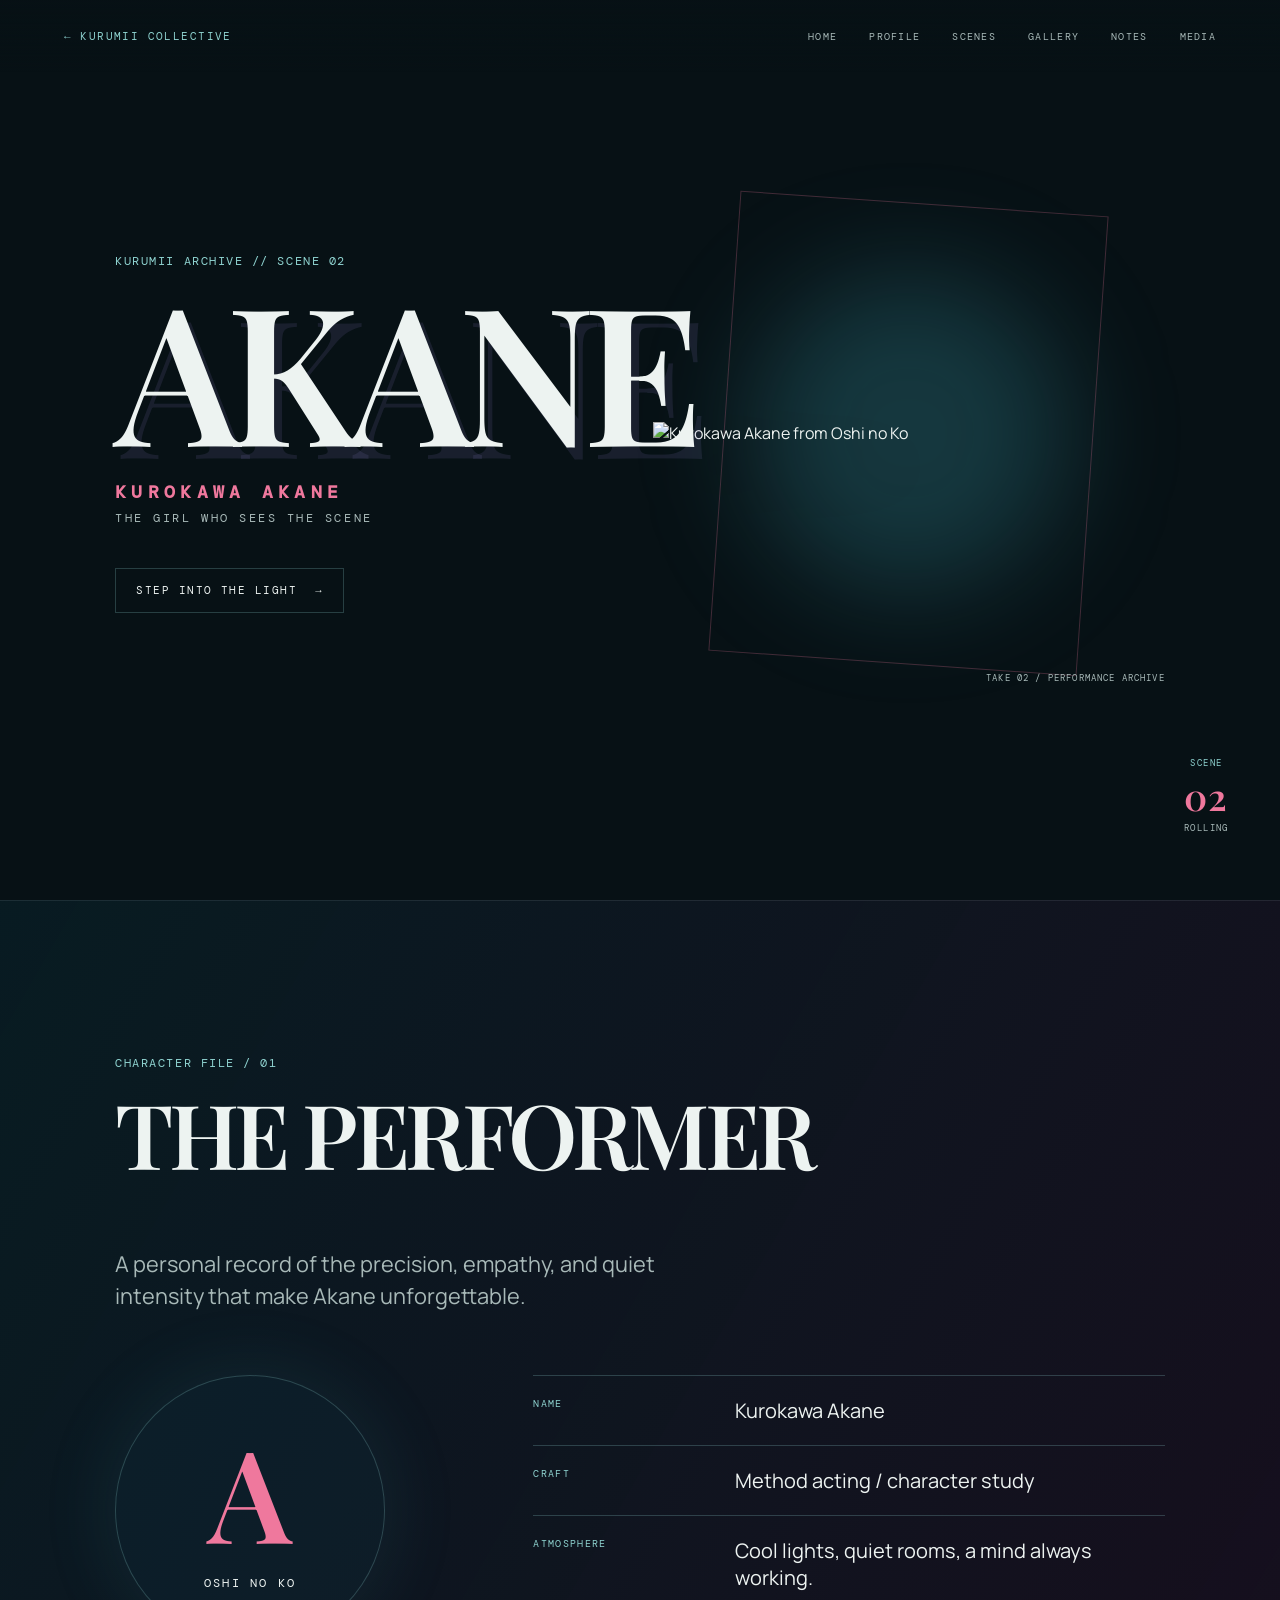
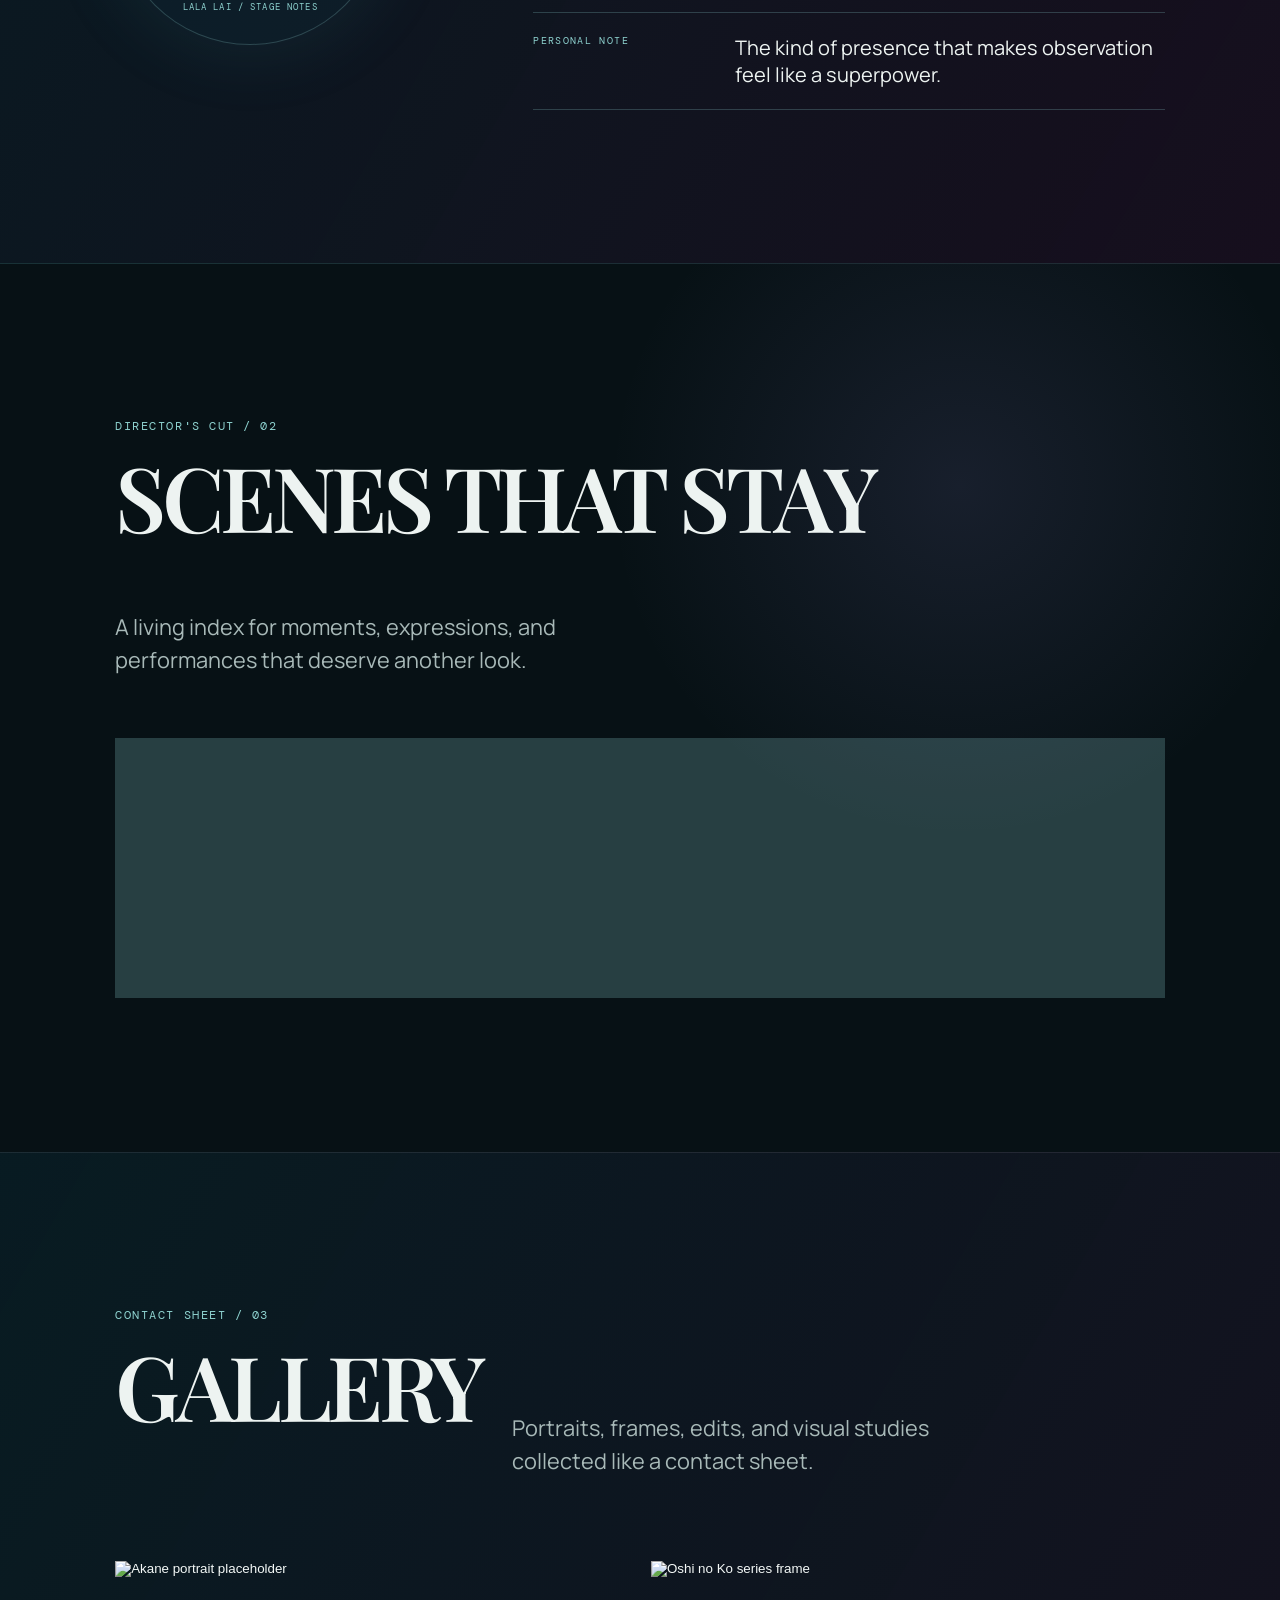
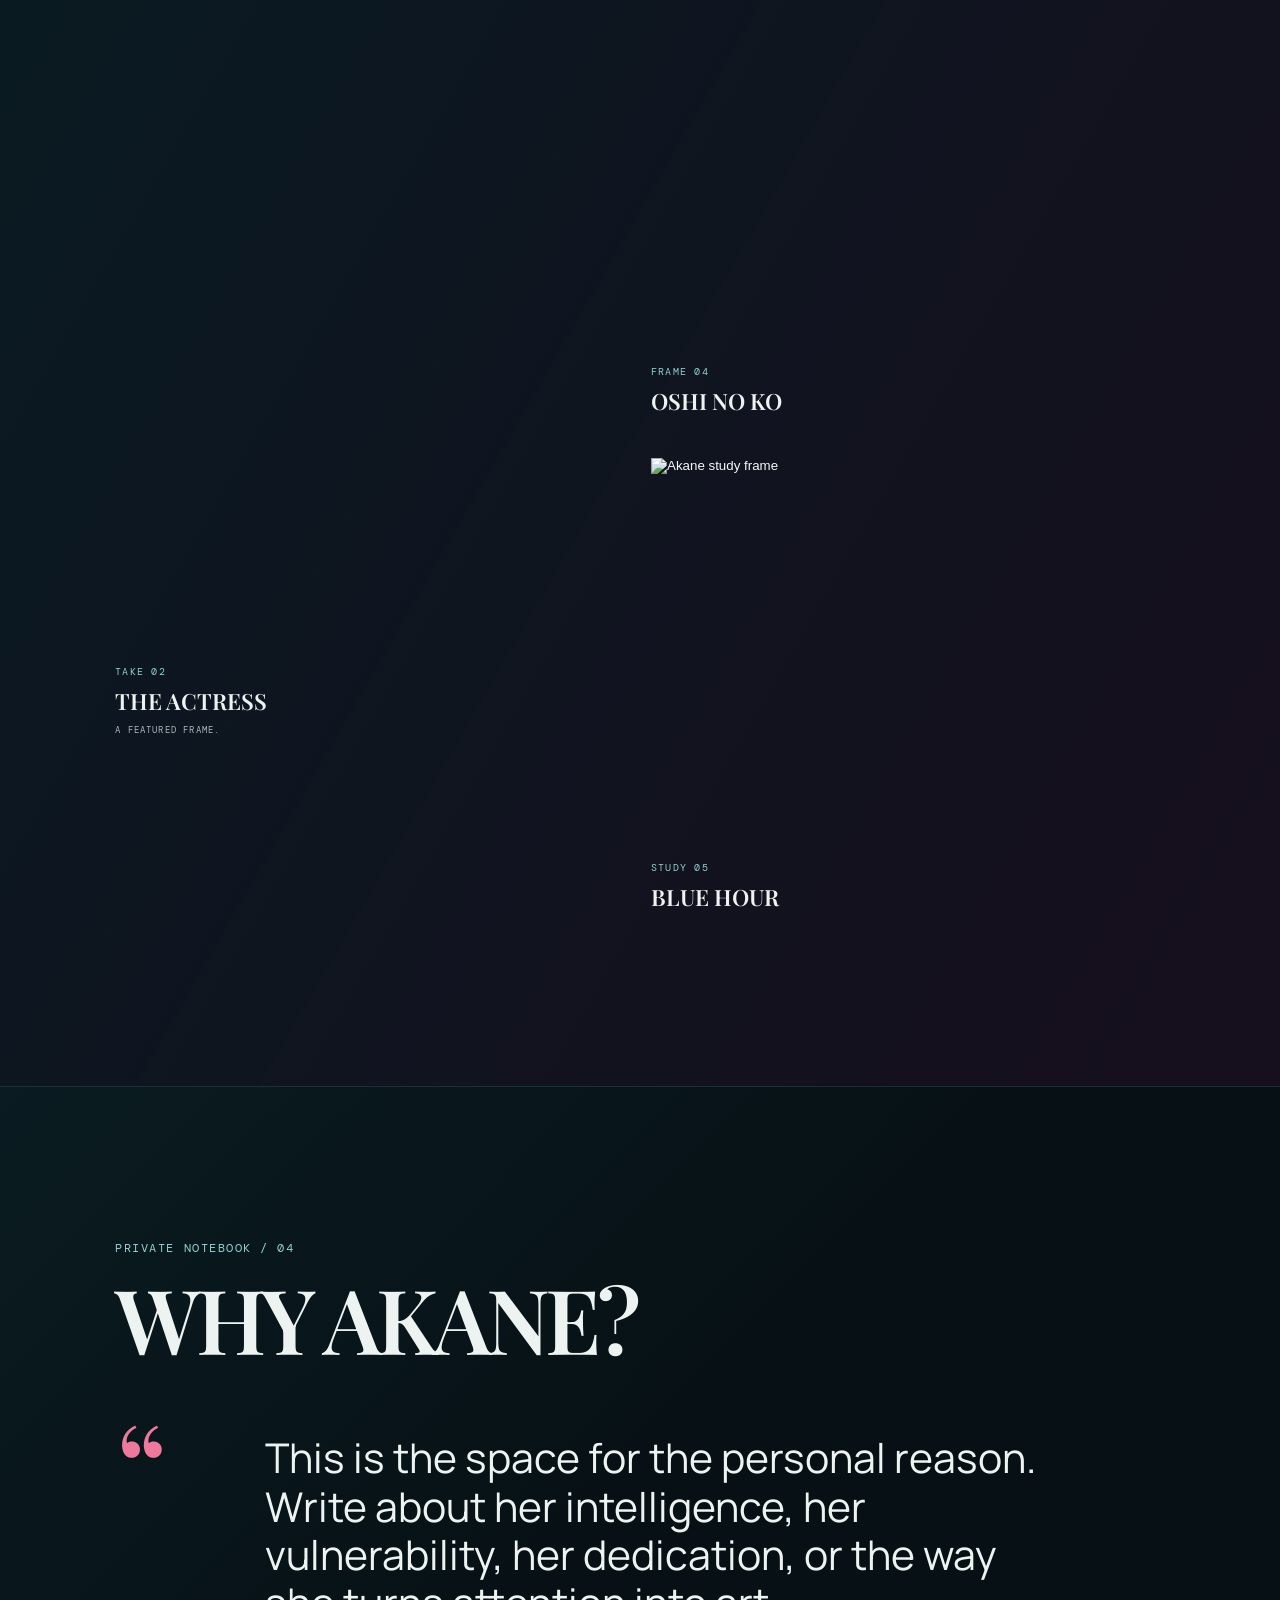
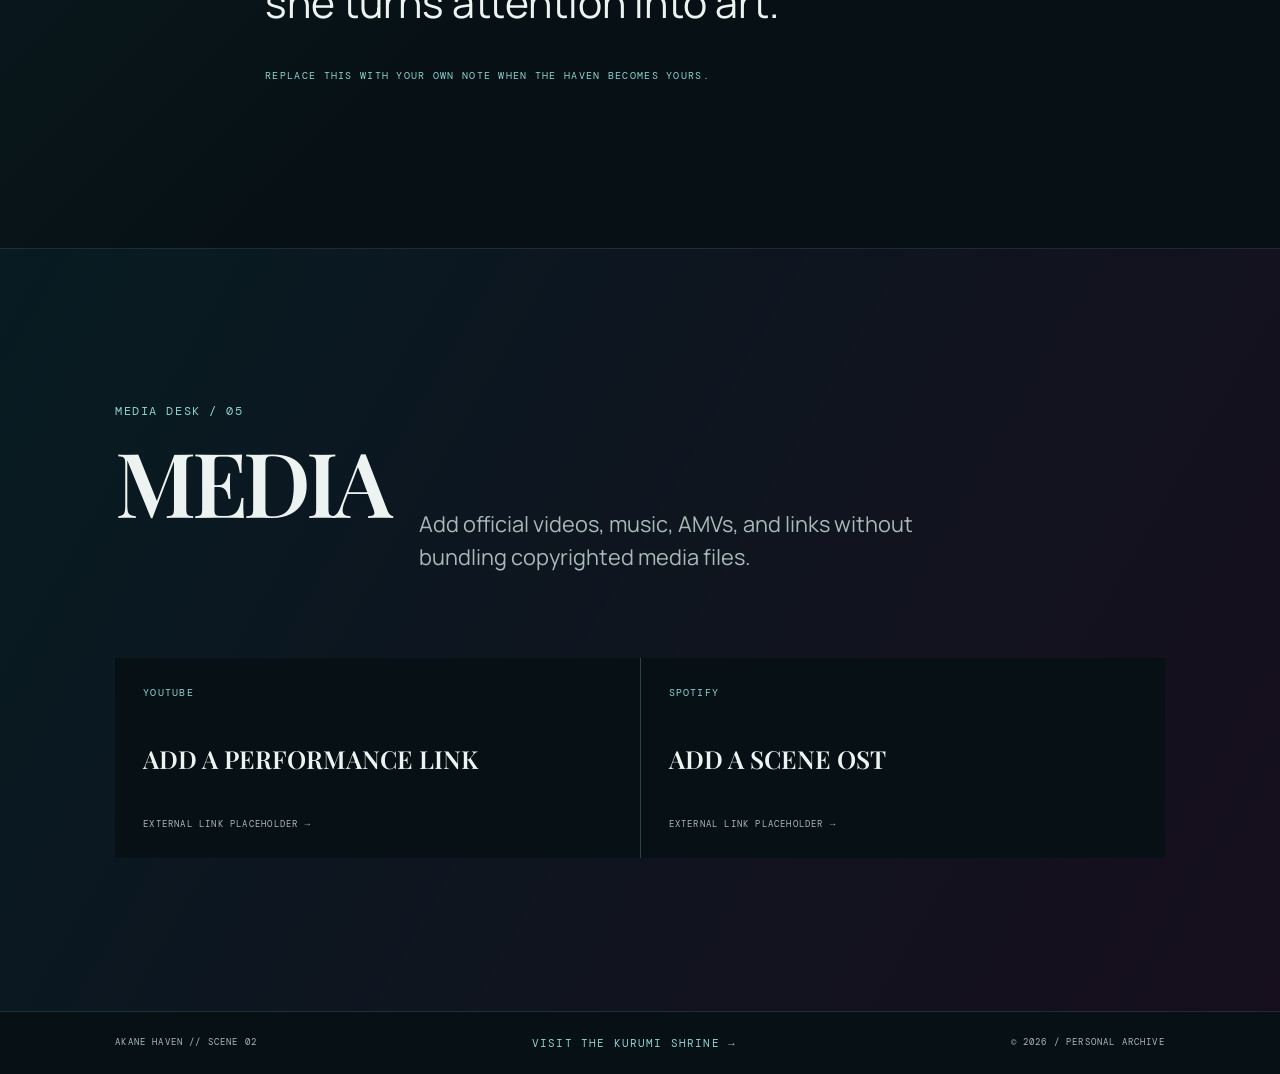
==== index.html @ 26619818 "Add files via upload" ====
<!DOCTYPE html>
<html lang="en">
<head>
    <meta charset="UTF-8">
    <meta name="viewport" content="width=device-width, initial-scale=1, viewport-fit=cover">
    <meta name="theme-color" content="#071115">
    <meta name="description" content="Akane Haven, a personal cinematic archive for Kurokawa Akane.">
    <title>Akane Haven | Scene Archive</title>
    <link rel="stylesheet" href="style.css">
</head>
<body>
    <div class="stage-light" aria-hidden="true"></div>
    <div class="film-grain" aria-hidden="true"></div>

    <header class="site-header">
        <a class="return-link" href="../KURUMII/index.html">&larr; KURUMII COLLECTIVE</a>
        <button class="nav-toggle" type="button" aria-expanded="false" aria-controls="haven-nav"><span></span><span></span><span></span><span class="sr-only">Open Akane Haven navigation</span></button>
        <nav id="haven-nav" class="haven-nav" aria-label="Akane Haven navigation">
            <a href="#home">HOME</a><a href="#profile">PROFILE</a><a href="#scenes">SCENES</a><a href="#gallery">GALLERY</a><a href="#notes">NOTES</a><a href="#media">MEDIA</a>
        </nav>
    </header>

    <main>
        <!-- AKANE HAVEN - HERO -->
        <section id="home" class="hero haven-section">
            <div class="hero-copy">
                <p class="eyebrow">KURUMII ARCHIVE // SCENE 02</p>
                <h1>AKANE</h1>
                <p class="hero-name">KUROKAWA AKANE</p>
                <p class="hero-role">THE GIRL WHO SEES THE SCENE</p>
                <a class="hero-cta" href="#profile">STEP INTO THE LIGHT <span>&rarr;</span></a>
            </div>
            <figure class="hero-art">
                <div class="spotlight" aria-hidden="true"></div>
                <div class="frame-line" aria-hidden="true"></div>
                <img src="images/akane-hero.png" alt="Kurokawa Akane from Oshi no Ko">
                <figcaption>TAKE 02 / PERFORMANCE ARCHIVE</figcaption>
            </figure>
            <div class="scene-counter">SCENE<br><strong>02</strong><br><span>ROLLING</span></div>
        </section>

        <!-- AKANE HAVEN - PROFILE -->
        <section id="profile" class="profile haven-section dark-band">
            <div class="heading-block"><p class="eyebrow">CHARACTER FILE / 01</p><h2>THE PERFORMER</h2><p class="section-lead">A personal record of the precision, empathy, and quiet intensity that make Akane unforgettable.</p></div>
            <div class="profile-grid">
                <div class="profile-card"><span class="profile-mark">A</span><p>OSHI NO KO</p><small>LALA LAI / STAGE NOTES</small></div>
                <dl class="profile-list">
                    <div><dt>NAME</dt><dd>Kurokawa Akane</dd></div>
                    <div><dt>CRAFT</dt><dd>Method acting / character study</dd></div>
                    <div><dt>ATMOSPHERE</dt><dd>Cool lights, quiet rooms, a mind always working.</dd></div>
                    <div><dt>PERSONAL NOTE</dt><dd>The kind of presence that makes observation feel like a superpower.</dd></div>
                </dl>
            </div>
        </section>

        <!-- AKANE HAVEN - SCENES -->
        <section id="scenes" class="scenes haven-section">
            <div class="heading-block"><p class="eyebrow">DIRECTOR'S CUT / 02</p><h2>SCENES THAT STAY</h2><p class="section-lead">A living index for moments, expressions, and performances that deserve another look.</p></div>
            <div class="scene-grid">
                <article><span>01</span><h3>THE BREAKTHROUGH</h3><p>Add the scene where Akane's ability to read a character becomes impossible to ignore.</p></article>
                <article><span>02</span><h3>THE RESEARCH</h3><p>Keep a place for the detail, gesture, or observation that felt especially Akane.</p></article>
                <article><span>03</span><h3>THE STAGE LIGHT</h3><p>Write about the performance that made the room feel larger than the story.</p></article>
            </div>
        </section>

        <!-- AKANE HAVEN - GALLERY -->
        <section id="gallery" class="gallery haven-section dark-band">
            <div class="heading-block split-heading"><div><p class="eyebrow">CONTACT SHEET / 03</p><h2>GALLERY</h2></div><p class="section-lead">Portraits, frames, edits, and visual studies collected like a contact sheet.</p></div>
            <div class="gallery-grid">
                <button class="gallery-card featured" type="button" data-image="images/akane-hero.png" data-title="TAKE 02 / THE ACTRESS"><img src="images/akane-hero.png" alt="Akane portrait placeholder"><span>TAKE 02</span><strong>THE ACTRESS</strong><small>A featured frame.</small></button>
                <button class="gallery-card" type="button" data-image="images/oshi-no-ko.jpg" data-title="SERIES FRAME / OSHI NO KO"><img src="images/oshi-no-ko.jpg" alt="Oshi no Ko series frame"><span>FRAME 04</span><strong>OSHI NO KO</strong></button>
                <button class="gallery-card" type="button" data-image="images/akane-hero.png" data-title="BLUE HOUR / STUDY"><img src="images/akane-hero.png" alt="Akane study frame"><span>STUDY 05</span><strong>BLUE HOUR</strong></button>
            </div>
        </section>

        <!-- AKANE HAVEN - NOTES -->
        <section id="notes" class="notes haven-section">
            <div class="heading-block"><p class="eyebrow">PRIVATE NOTEBOOK / 04</p><h2>WHY AKANE?</h2></div>
            <div class="note-layout"><div class="quote-line">“</div><div><p class="large-copy">This is the space for the personal reason. Write about her intelligence, her vulnerability, her dedication, or the way she turns attention into art.</p><p class="edit-note">Replace this with your own note when the haven becomes yours.</p></div></div>
        </section>

        <!-- AKANE HAVEN - MEDIA -->
        <section id="media" class="media haven-section dark-band">
            <div class="heading-block split-heading"><div><p class="eyebrow">MEDIA DESK / 05</p><h2>MEDIA</h2></div><p class="section-lead">Add official videos, music, AMVs, and links without bundling copyrighted media files.</p></div>
            <div class="media-grid"><a href="#" class="media-card"><span>YOUTUBE</span><strong>ADD A PERFORMANCE LINK</strong><small>External link placeholder &rarr;</small></a><a href="#" class="media-card"><span>SPOTIFY</span><strong>ADD A SCENE OST</strong><small>External link placeholder &rarr;</small></a></div>
        </section>
    </main>

    <dialog class="lightbox" aria-label="Expanded Akane artwork"><button class="lightbox-close" type="button" aria-label="Close artwork">&times;</button><img src="" alt=""><p></p></dialog>
    <footer><span>AKANE HAVEN // SCENE 02</span><a href="../Kurumi-shrine/index.html">VISIT THE KURUMI SHRINE &rarr;</a><span>&copy; <span id="year"></span> / PERSONAL ARCHIVE</span></footer>
    <script src="script.js"></script>
</body>
</html>
---- style.css ----
@import url('https://fonts.googleapis.com/css2?family=DM+Mono:wght@400;500&family=Manrope:wght@400;500;600;700&family=Playfair+Display:wght@500;600;700&display=swap');

:root { --night:#071115; --deep:#0b1c22; --blue:#206878; --teal:#8ed2cf; --rose:#ef789d; --violet:#9184d4; --paper:#edf3f1; --muted:#a8b9b8; --line:rgba(142,210,207,.24); --display:'Playfair Display', Georgia, serif; --body:'Manrope', Arial, sans-serif; --mono:'DM Mono', Consolas, monospace; }
* { box-sizing:border-box; } html { scroll-behavior:smooth; background:var(--night); } body { margin:0; overflow-x:hidden; background:var(--night); color:var(--paper); font-family:var(--body); } img { display:block; max-width:100%; } a { color:inherit; } button,a { -webkit-tap-highlight-color:transparent; } button:focus-visible,a:focus-visible { outline:2px solid var(--rose); outline-offset:5px; } body::selection { background:var(--rose); color:var(--night); }
.stage-light { position:fixed; inset:0; z-index:-3; background:radial-gradient(ellipse at 72% 18%,rgba(82,178,191,.27),transparent 34%),radial-gradient(ellipse at 18% 50%,rgba(171,47,104,.2),transparent 40%),linear-gradient(135deg,#071115,#0a1e25 58%,#130d1d); } .film-grain { position:fixed; inset:0; z-index:10; pointer-events:none; opacity:.025; background-image:linear-gradient(115deg,rgba(255,255,255,.08) 1px,transparent 1px); background-size:5px 5px; }
.site-header { position:fixed; top:0; left:0; right:0; z-index:20; display:flex; align-items:center; justify-content:space-between; min-height:72px; padding:0 clamp(18px,5vw,76px); background:linear-gradient(180deg,rgba(7,17,21,.96),rgba(7,17,21,.6),transparent); } .return-link,.haven-nav a,.eyebrow,figcaption,footer,.profile-list dt,.profile-card small,.scene-grid span,.gallery-card span,.gallery-card small,.media-card span,.media-card small,.edit-note { font-family:var(--mono); text-transform:uppercase; letter-spacing:.13em; } .return-link,footer a { color:var(--teal); text-decoration:none; font-size:.68rem; } .haven-nav { display:flex; gap:clamp(14px,2.5vw,34px); } .haven-nav a { color:var(--muted); text-decoration:none; font-size:.62rem; transition:color .25s ease; }.haven-nav a:hover { color:var(--rose); }.nav-toggle { display:none; padding:10px; border:0; background:none; color:var(--paper); }.nav-toggle span:not(.sr-only) { display:block; width:25px; height:1px; margin:5px 0; background:currentColor; }.sr-only { position:absolute;width:1px;height:1px;overflow:hidden;clip:rect(0 0 0 0); }
.haven-section { position:relative; padding:clamp(92px,12vw,180px) clamp(20px,9vw,150px); }.hero { min-height:100svh; display:grid; grid-template-columns:minmax(0,.85fr) minmax(300px,1fr); align-items:center; gap:clamp(28px,8vw,140px); padding-top:120px; overflow:hidden; }.hero-copy { z-index:2; max-width:650px; }.eyebrow { margin:0 0 22px; color:var(--teal); font-size:clamp(.6rem,1vw,.74rem); }.hero h1,h2,h3,p { margin-top:0; }.hero h1 { margin:0; font-family:var(--display); font-size:clamp(5rem,15vw,13rem); font-weight:600; letter-spacing:-.06em; line-height:.8; text-shadow:8px 12px 0 rgba(145,132,212,.13); }.hero-name { margin:36px 0 8px; color:var(--rose); font:600 clamp(.85rem,1.6vw,1.1rem) var(--mono); letter-spacing:.3em; }.hero-role { margin-bottom:42px; color:var(--muted); font: .72rem var(--mono); letter-spacing:.22em; }.hero-cta { display:inline-flex; align-items:center; gap:18px; padding:15px 20px; border:1px solid var(--line); color:var(--paper); font: .66rem var(--mono); letter-spacing:.14em; text-decoration:none; transition:background .25s ease,border-color .25s ease,transform .25s ease; }.hero-cta:hover { background:rgba(239,120,157,.14); border-color:var(--rose); transform:translateX(5px); }.hero-art { position:relative; align-self:stretch; display:flex; align-items:center; justify-content:center; min-height:620px; margin:0; }.hero-art img { position:relative; z-index:1; width:min(100%,600px); max-height:80vh; object-fit:contain; filter:drop-shadow(24px 32px 48px rgba(0,0,0,.7)) saturate(.9); }.spotlight { position:absolute; width:62%; aspect-ratio:1; border-radius:50%; background:rgba(64,173,189,.25); filter:blur(55px); }.frame-line { position:absolute; width:72%; aspect-ratio:4/5; border:1px solid rgba(239,120,157,.25); transform:rotate(4deg); }.hero-art figcaption { position:absolute; right:0; bottom:10%; color:var(--muted); font-size:.56rem; }.scene-counter { position:absolute; right:clamp(20px,4vw,60px); bottom:7%; color:var(--teal); font: .58rem/1.8 var(--mono); letter-spacing:.15em; text-align:center; }.scene-counter strong { color:var(--rose); font:600 2.3rem var(--display); }.scene-counter span { color:var(--muted); }
.dark-band { background:linear-gradient(120deg,rgba(8,29,36,.86),rgba(28,13,32,.72)); border-top:1px solid rgba(142,210,207,.12); border-bottom:1px solid rgba(142,210,207,.12); }.heading-block { max-width:830px; margin-bottom:62px; } h2 { max-width:900px; color:var(--paper); font:600 clamp(3rem,7vw,7.5rem) var(--display); letter-spacing:-.05em; line-height:.9; }.section-lead { max-width:560px; color:var(--muted); font-size:clamp(1.05rem,1.7vw,1.4rem); line-height:1.5; }.profile-grid { display:grid; grid-template-columns:minmax(180px,.5fr) 1fr; gap:clamp(30px,8vw,130px); max-width:1100px; }.profile-card { display:flex; flex-direction:column; align-items:center; justify-content:center; aspect-ratio:1; max-width:270px; border:1px solid var(--line); border-radius:50%; background:rgba(30,103,120,.09); box-shadow:0 0 80px rgba(64,173,189,.12); }.profile-mark { color:var(--rose); font:600 clamp(5rem,10vw,8rem) var(--display); }.profile-card p { margin:0 0 10px; color:var(--paper); font: .72rem var(--mono); letter-spacing:.2em; }.profile-card small { color:var(--teal); font-size:.55rem; text-align:center; }.profile-list { margin:0; border-top:1px solid var(--line); }.profile-list div { display:grid; grid-template-columns:180px 1fr; gap:22px; padding:21px 0; border-bottom:1px solid var(--line); }.profile-list dt { color:var(--teal); font-size:.65rem; }.profile-list dd { margin:0; color:var(--paper); font-size:1.25rem; }
.scenes { background:radial-gradient(circle at 75% 25%,rgba(145,132,212,.12),transparent 30%); }.scene-grid { display:grid; grid-template-columns:repeat(3,1fr); gap:1px; max-width:1150px; background:var(--line); }.scene-grid article { min-height:260px; padding:28px; background:rgba(7,17,21,.72); }.scene-grid span { color:var(--rose); font-size:.62rem; }.scene-grid h3 { margin:48px 0 12px; color:var(--paper); font:600 1.55rem var(--display); }.scene-grid p { margin:0; color:var(--muted); line-height:1.5; }
.split-heading { display:flex; align-items:end; justify-content:space-between; gap:30px; }.gallery-grid { display:grid; grid-template-columns:repeat(2,minmax(0,1fr)); gap:22px; max-width:1120px; }.gallery-card { display:flex; flex-direction:column; align-items:flex-start; padding:0 0 20px; border:0; background:none; color:var(--paper); text-align:left; cursor:pointer; }.gallery-card img { width:100%; aspect-ratio:4/3; object-fit:cover; margin-bottom:18px; filter:saturate(.75) contrast(1.05); transition:filter .3s ease,transform .3s ease; }.gallery-card:hover img { filter:saturate(1.15); transform:scale(.985); }.gallery-card span { margin-bottom:8px; color:var(--teal); font-size:.6rem; }.gallery-card strong { font:600 1.4rem var(--display); }.gallery-card small { margin-top:8px; color:var(--muted); font-size:.57rem; }.featured { grid-row:span 2; }.featured img { aspect-ratio:3/4; }.notes { background:linear-gradient(135deg,rgba(30,103,120,.12),transparent 50%); }.note-layout { display:grid; grid-template-columns:120px 1fr; gap:30px; max-width:980px; }.quote-line { color:var(--rose); font:8rem/ .5 var(--display); }.large-copy { max-width:800px; color:var(--paper); font-size:clamp(1.7rem,3.2vw,3.2rem); line-height:1.18; }.edit-note { color:var(--teal); font-size:.62rem; line-height:1.7; }.media-grid { display:grid; grid-template-columns:repeat(2,1fr); gap:1px; max-width:1100px; background:var(--line); }.media-card { display:flex; flex-direction:column; justify-content:space-between; min-height:200px; padding:28px; background:var(--night); text-decoration:none; }.media-card span { color:var(--teal); font-size:.6rem; }.media-card strong { color:var(--paper); font:600 1.55rem var(--display); }.media-card small { color:var(--muted); font-size:.58rem; }
.lightbox { width:min(900px,calc(100% - 32px)); padding:18px; border:1px solid var(--line); background:var(--deep); color:var(--paper); }.lightbox::backdrop { background:rgba(0,0,0,.8); }.lightbox img { width:100%; max-height:75vh; object-fit:contain; }.lightbox p { margin:12px 0 0; color:var(--teal); font:.68rem var(--mono); }.lightbox-close { position:absolute; top:8px; right:10px; border:0; background:none; color:var(--paper); font-size:2rem; cursor:pointer; } footer { display:flex; justify-content:space-between; gap:20px; padding:24px clamp(20px,9vw,150px); color:var(--muted); font-size:.56rem; }
.haven-section,.scene-grid article,.gallery-card,.media-card { opacity:0; transform:translateY(18px); transition:opacity .7s ease,transform .7s ease; }.is-visible { opacity:1; transform:none; }
@media (max-width:800px) { .site-header { min-height:62px; }.nav-toggle { display:block; }.haven-nav { position:absolute; top:62px; left:12px; right:12px; display:none; flex-direction:column; gap:0; padding:8px; background:rgba(7,17,21,.98); border:1px solid var(--line); }.haven-nav.is-open { display:flex; }.haven-nav a { padding:15px 12px; }.hero { display:flex; flex-direction:column; align-items:stretch; min-height:auto; padding-top:122px; }.hero-copy { order:1; }.hero-art { order:2; min-height:54vh; }.hero-art img { max-height:54vh; }.scene-counter { right:18px; bottom:3%; }.profile-grid,.note-layout { grid-template-columns:1fr; }.profile-card { max-width:185px; margin:0 auto; }.profile-list div { grid-template-columns:1fr; gap:7px; }.split-heading { display:block; }.scene-grid,.media-grid { grid-template-columns:1fr; }.gallery-grid { grid-template-columns:1fr 1fr; }.featured { grid-column:span 2; grid-row:auto; }.featured img { aspect-ratio:4/3; } footer { flex-direction:column; } }
@media (max-width:430px) { .haven-section { padding:84px 18px; }.hero { padding-top:110px; }.return-link { max-width:190px; font-size:.55rem; }.hero-art { min-height:390px; }.hero-art img { max-height:390px; }.gallery-grid { grid-template-columns:1fr; }.featured { grid-column:auto; }.gallery-card img,.featured img { aspect-ratio:4/3; } h2 { font-size:clamp(3rem,15vw,4.5rem); }.large-copy { font-size:1.8rem; } }
@media (prefers-reduced-motion:reduce) { html { scroll-behavior:auto; } *,*::before,*::after { animation-duration:.01ms!important; transition-duration:.01ms!important; }.haven-section,.scene-grid article,.gallery-card,.media-card { opacity:1; transform:none; } }
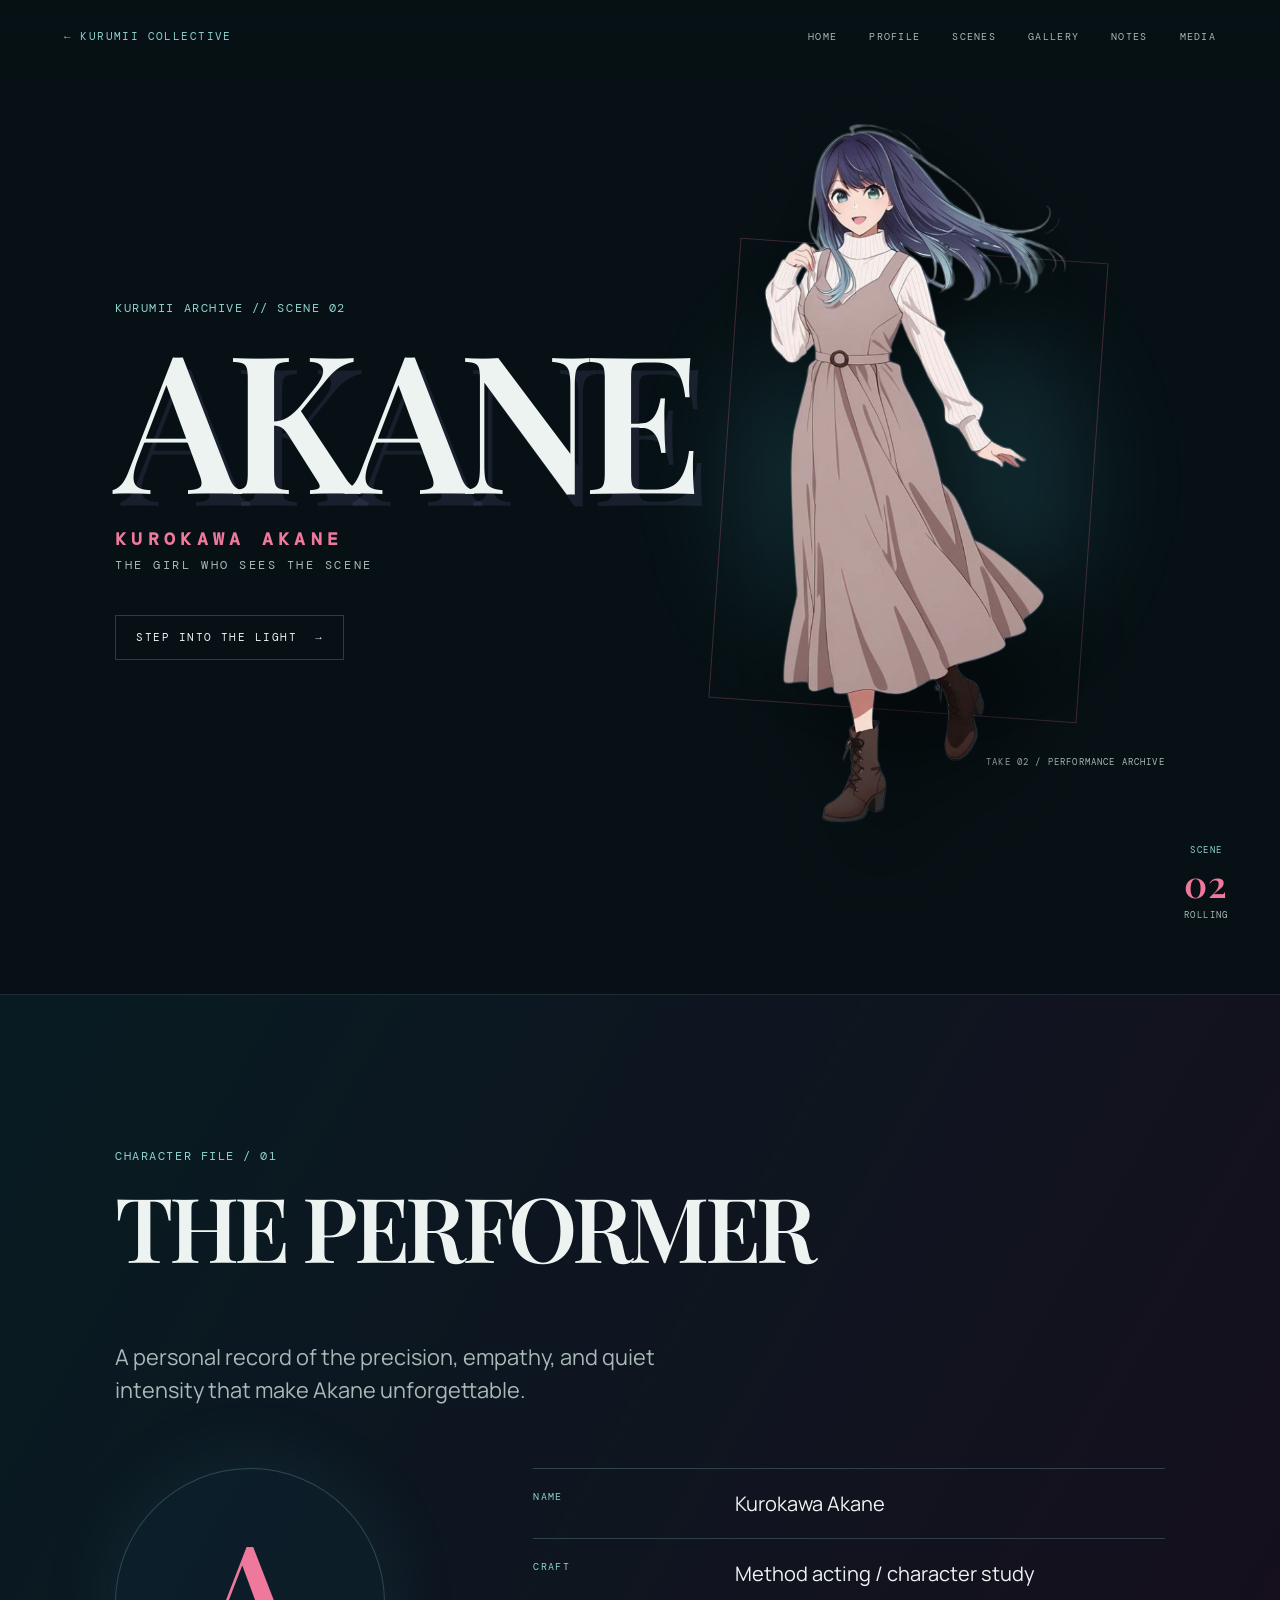
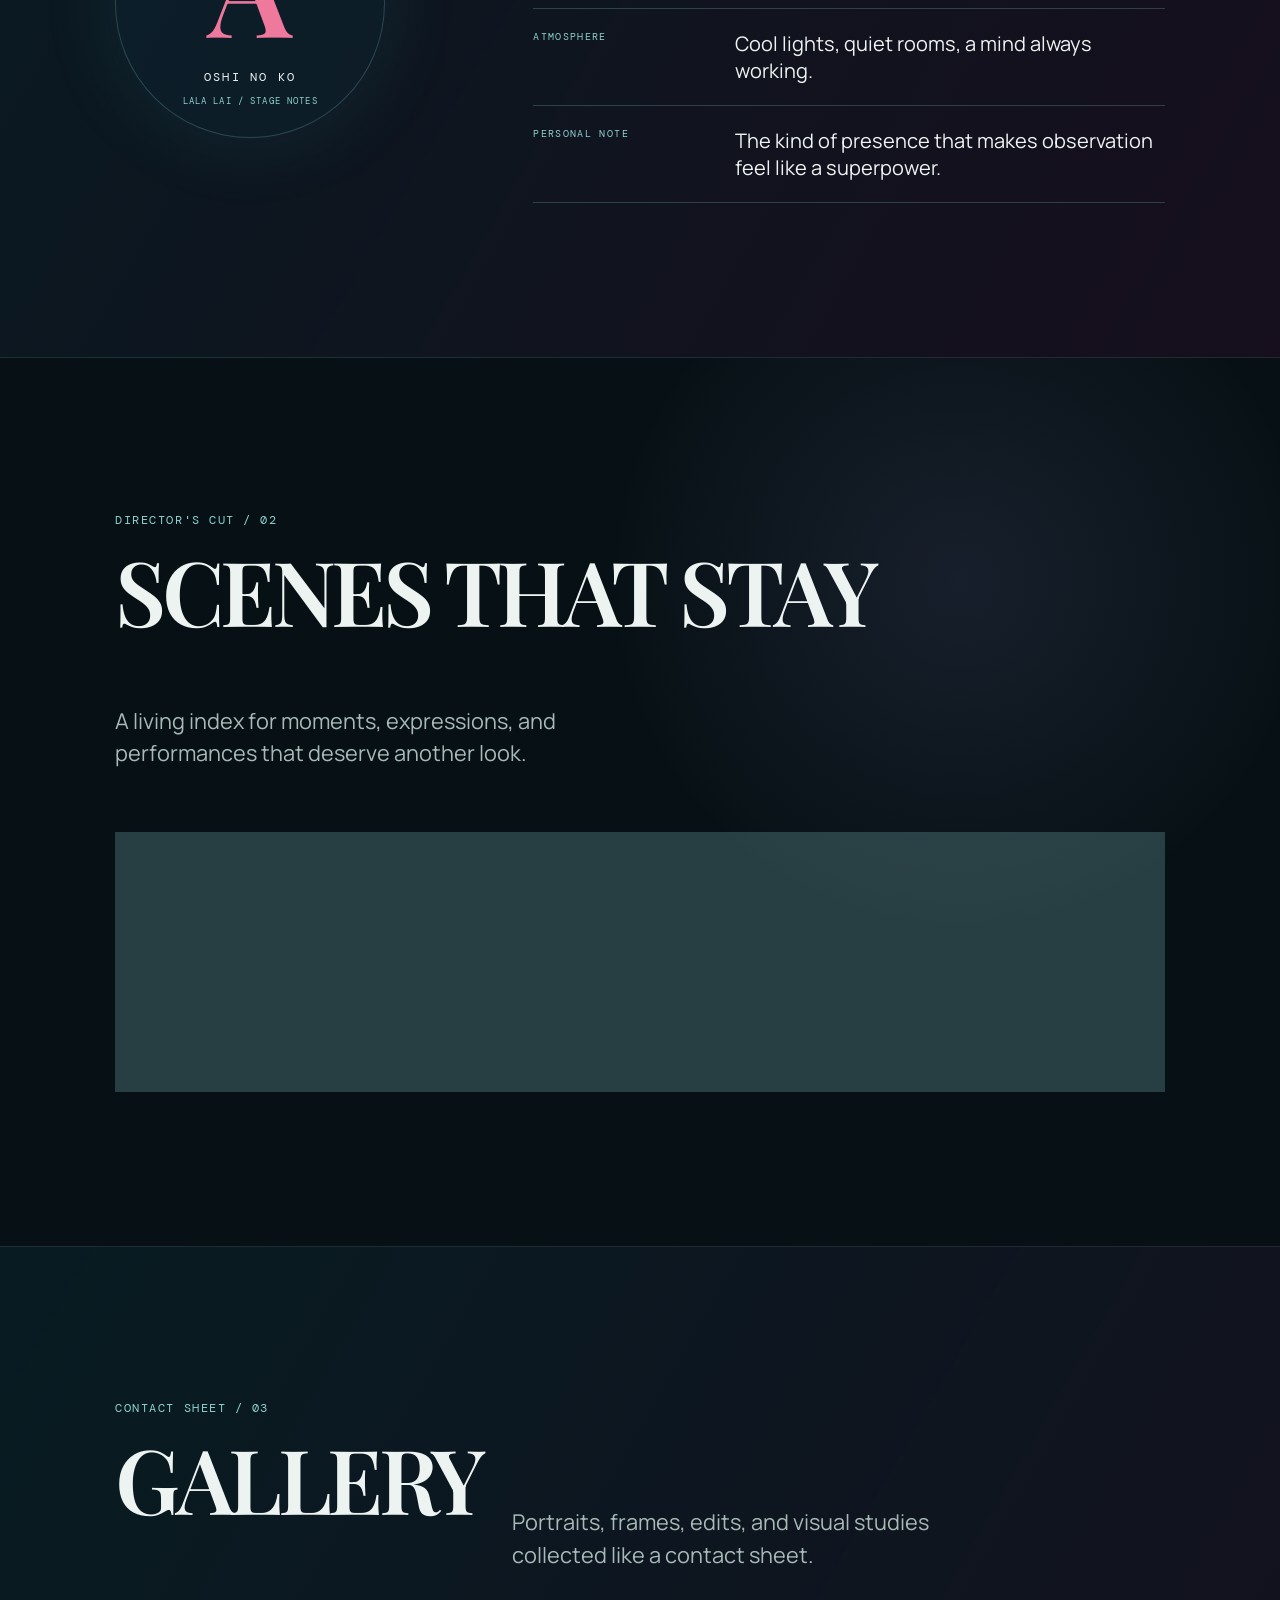
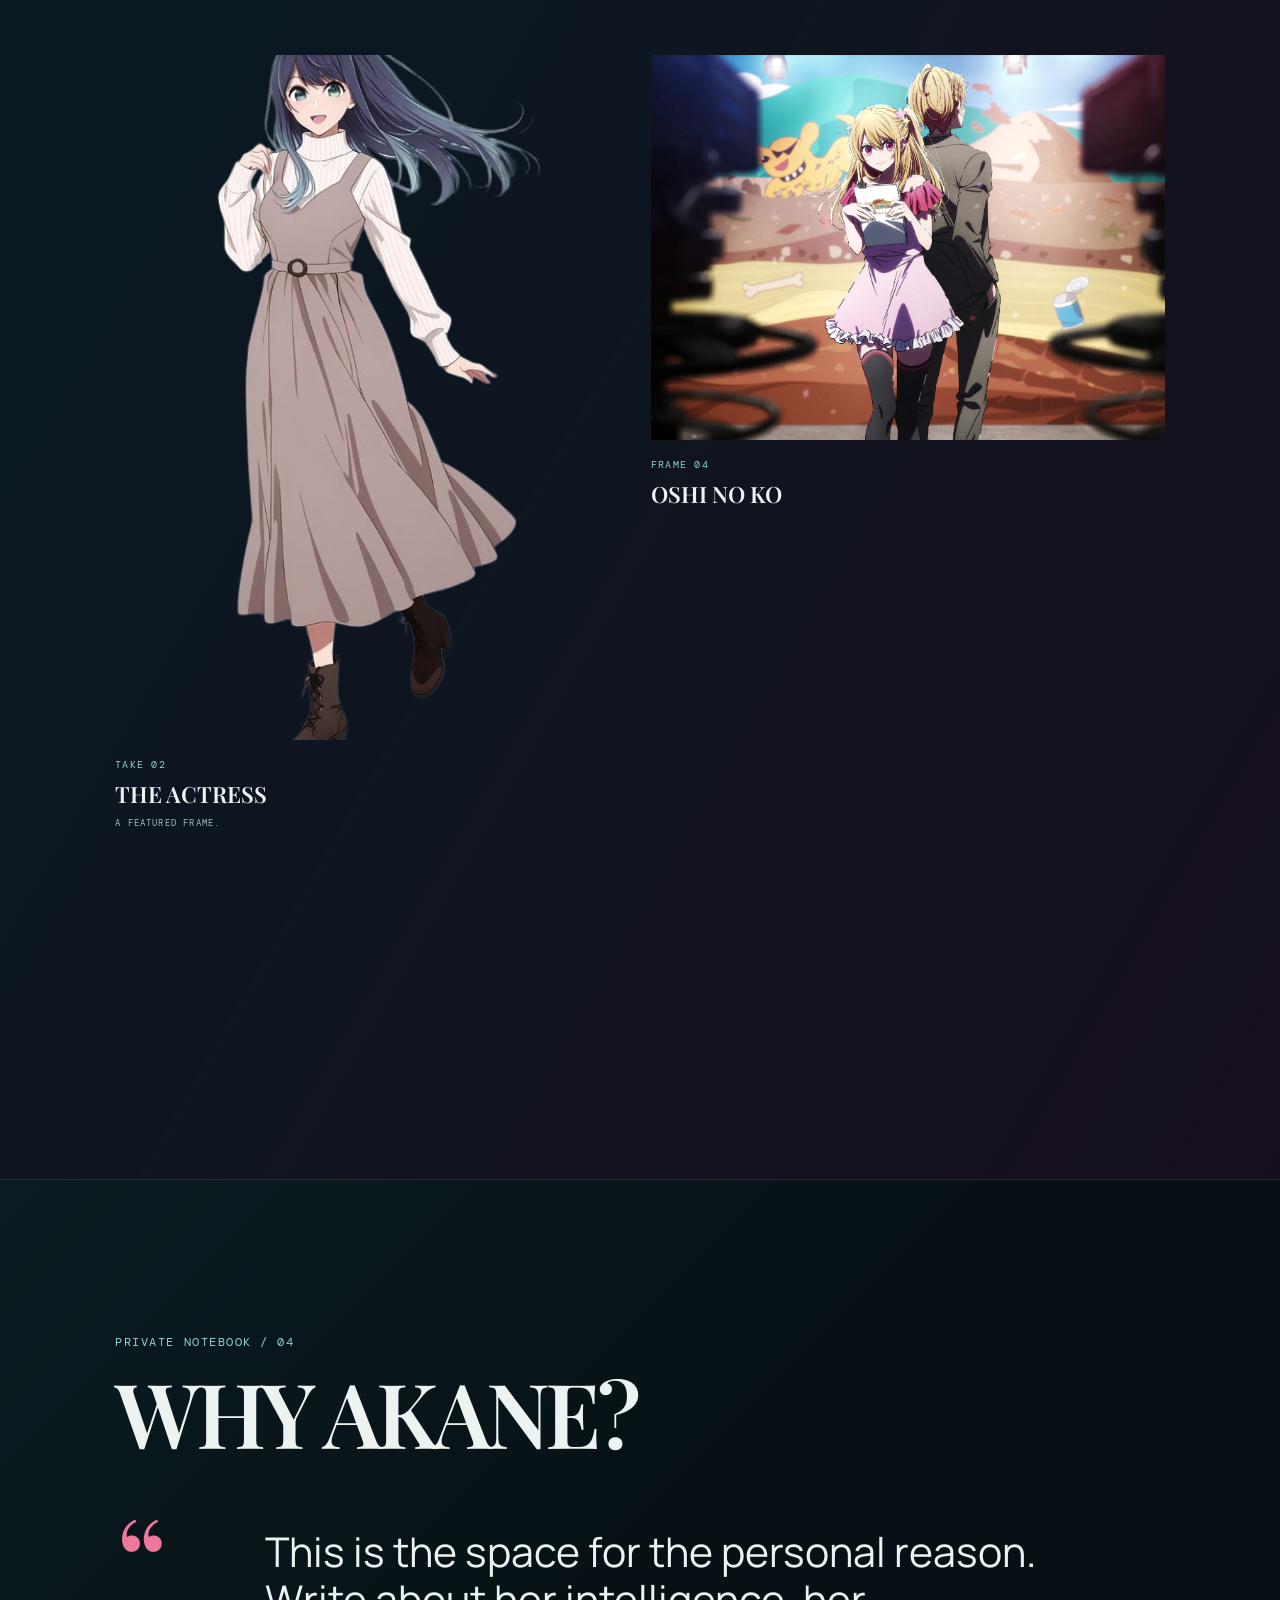
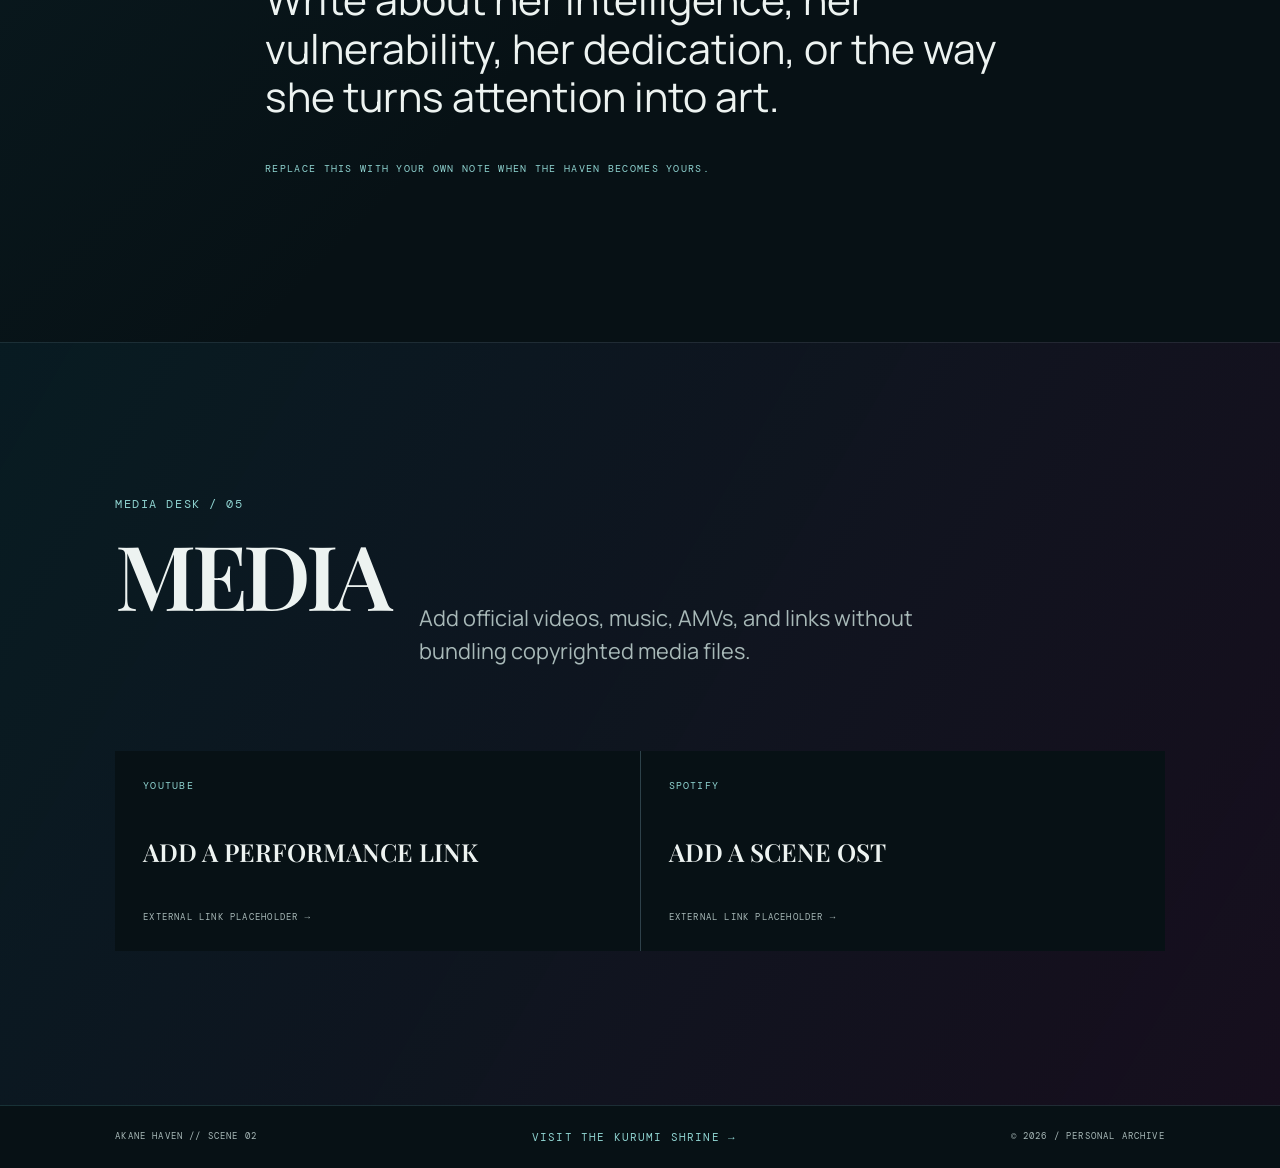
==== commit a5ccfd94: "Update index.html" ====
--- a/index.html
+++ b/index.html
@@ -13,7 +13,7 @@
     <div class="film-grain" aria-hidden="true"></div>
 
     <header class="site-header">
-        <a class="return-link" href="../KURUMII/index.html">&larr; KURUMII COLLECTIVE</a>
+        <a class="return-link" href="../Kurumin">&larr; KURUMII COLLECTIVE</a>
         <button class="nav-toggle" type="button" aria-expanded="false" aria-controls="haven-nav"><span></span><span></span><span></span><span class="sr-only">Open Akane Haven navigation</span></button>
         <nav id="haven-nav" class="haven-nav" aria-label="Akane Haven navigation">
             <a href="#home">HOME</a><a href="#profile">PROFILE</a><a href="#scenes">SCENES</a><a href="#gallery">GALLERY</a><a href="#notes">NOTES</a><a href="#media">MEDIA</a>
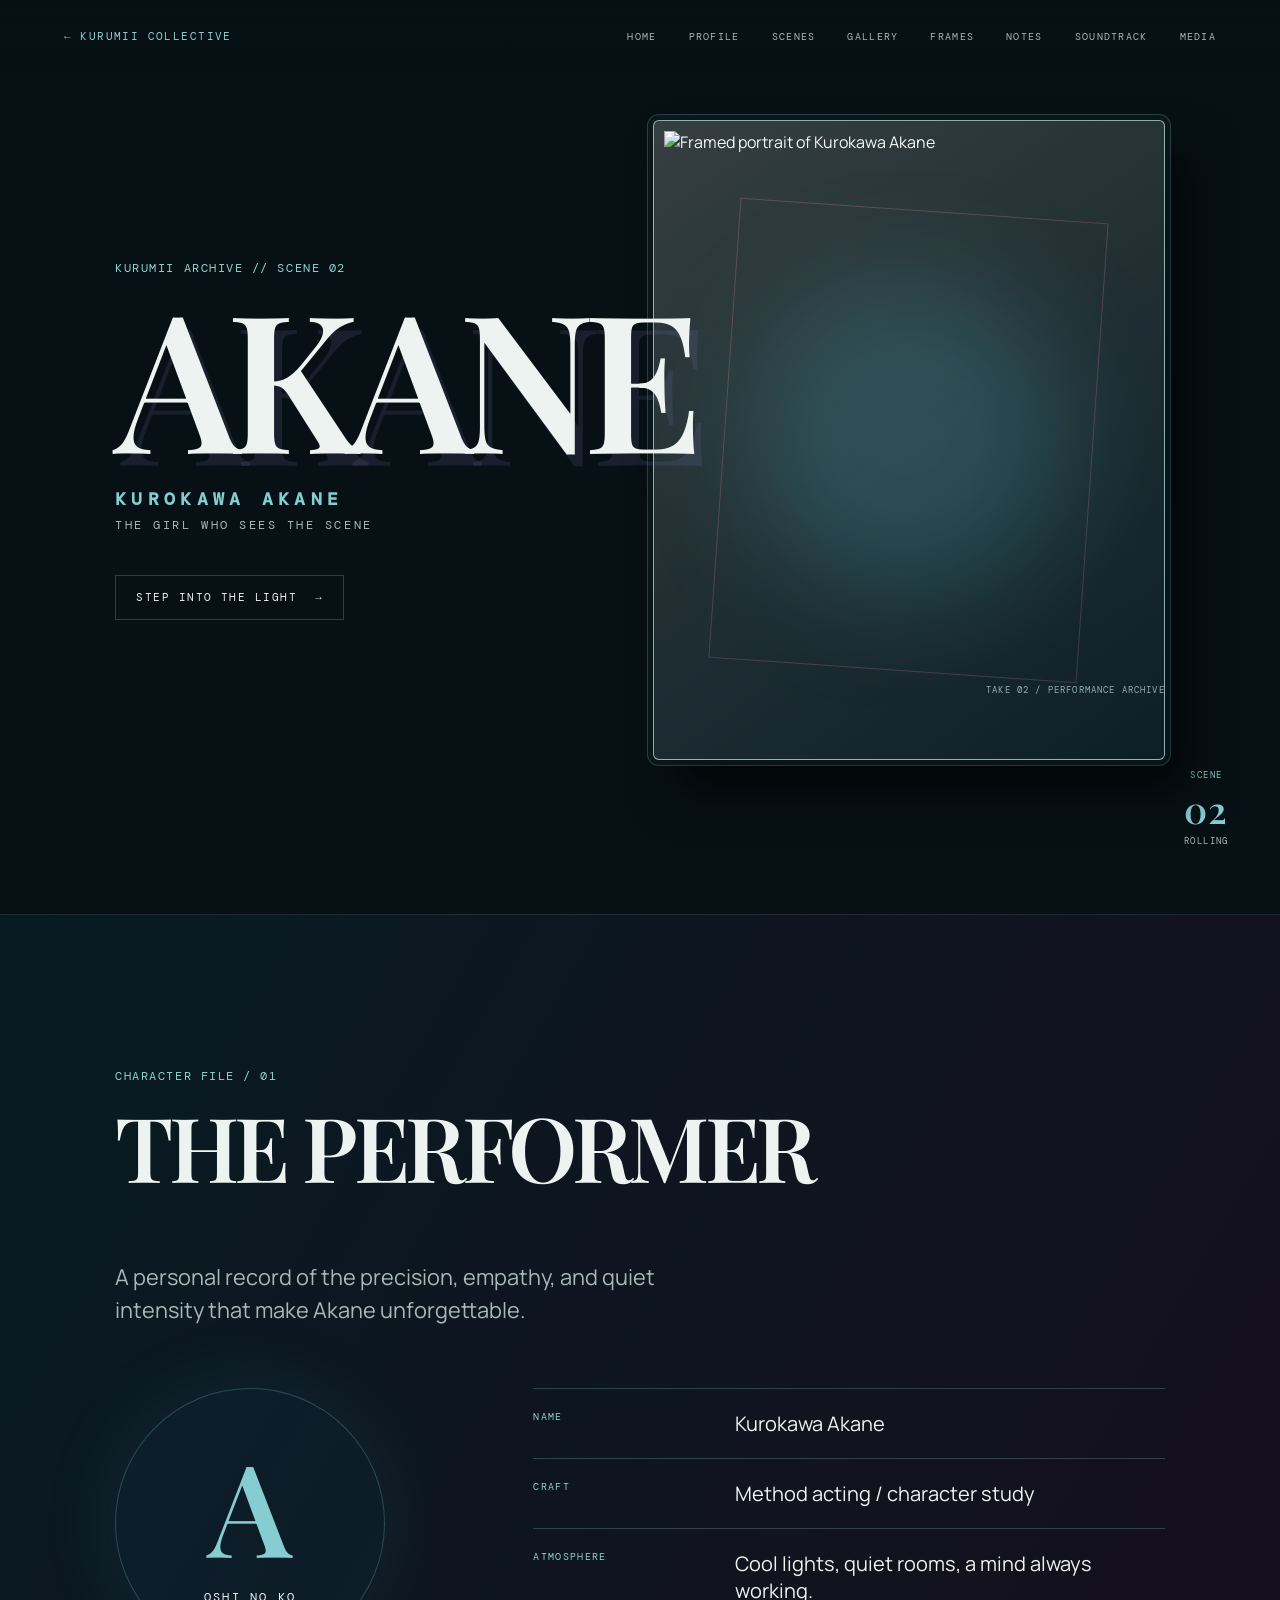
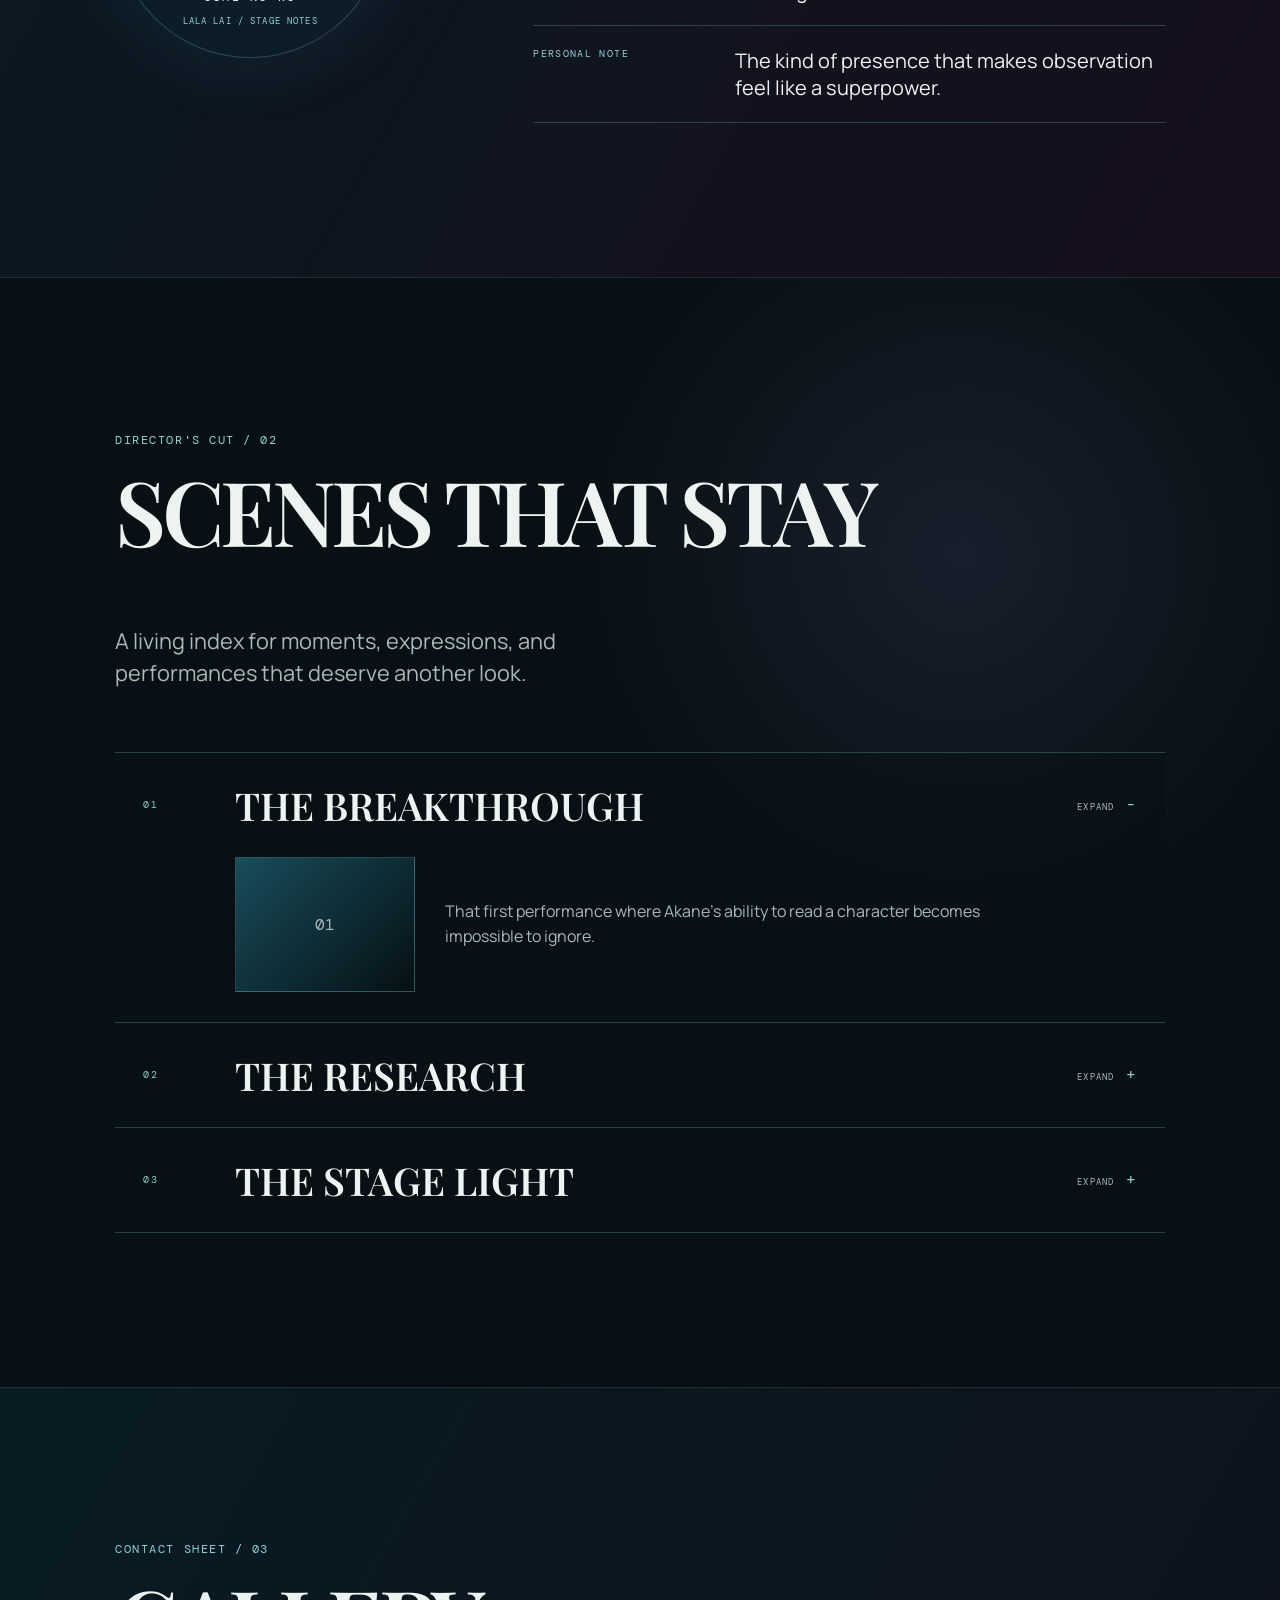
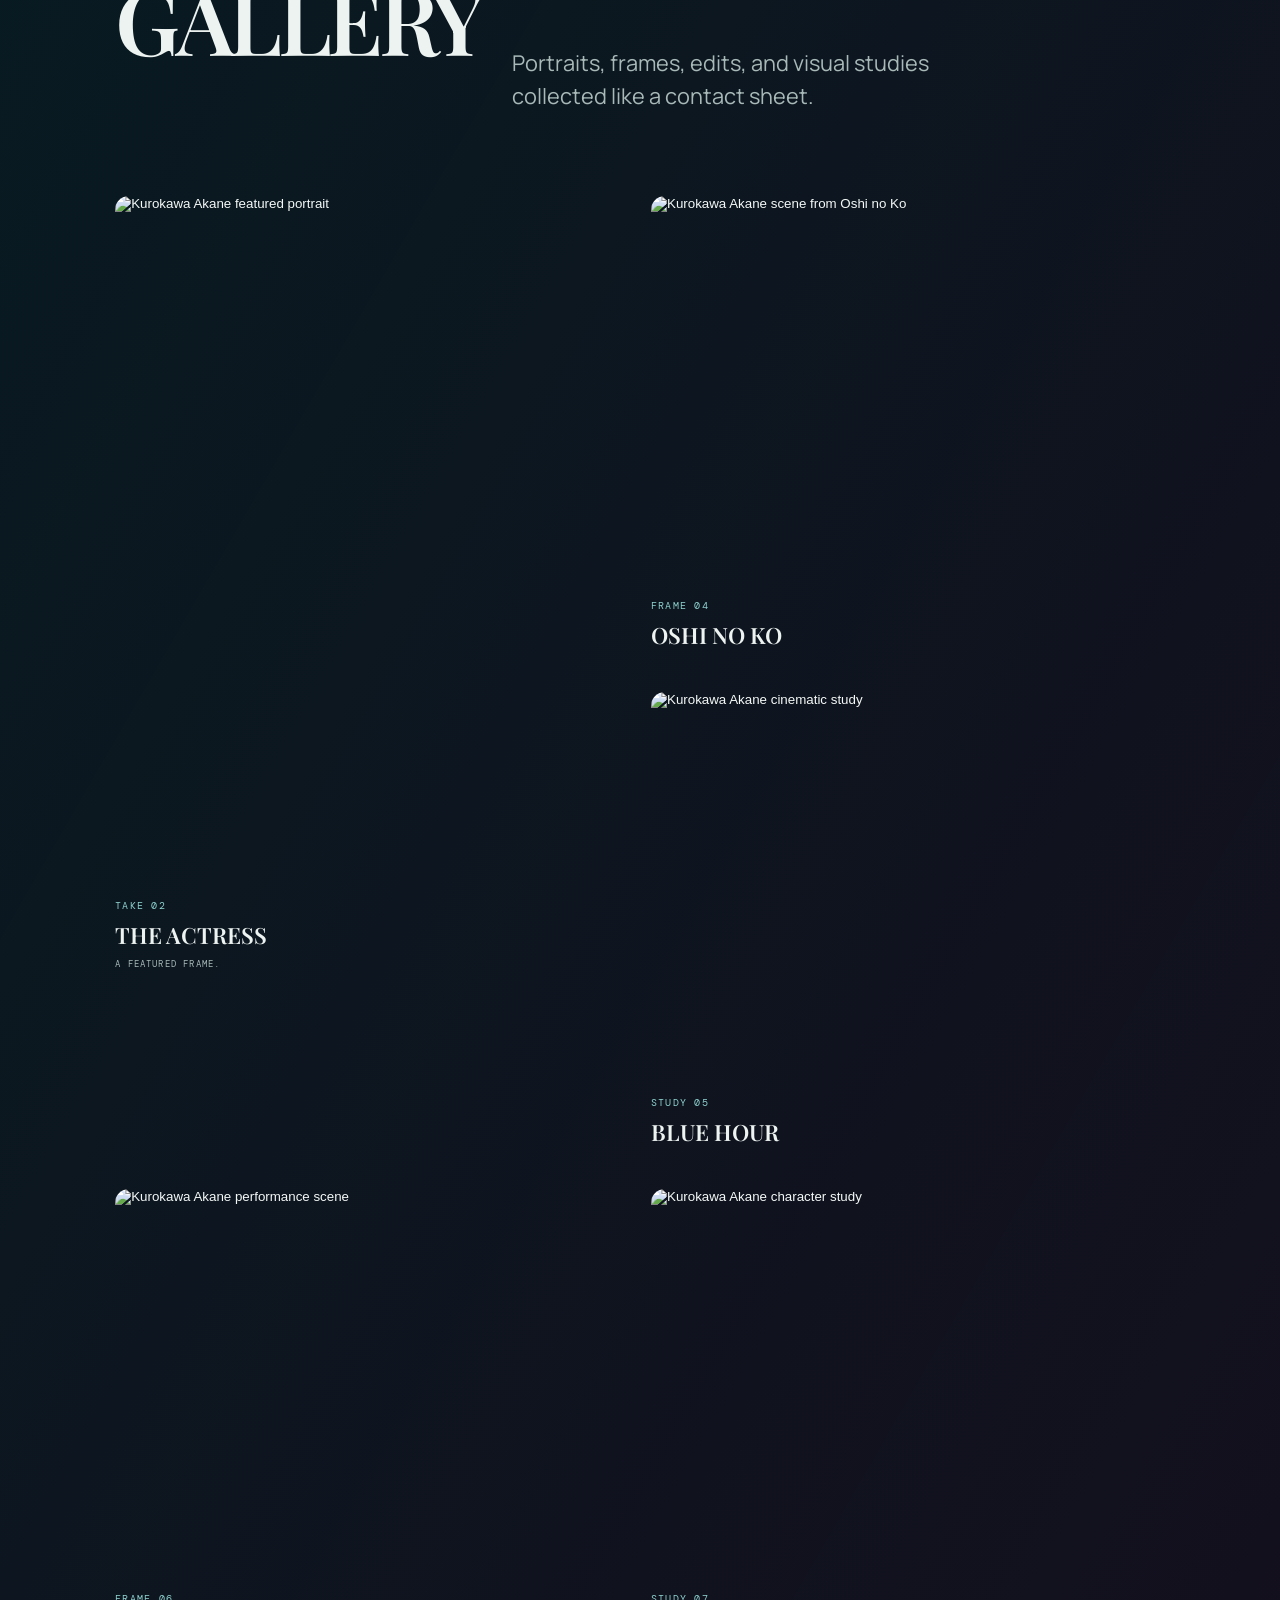
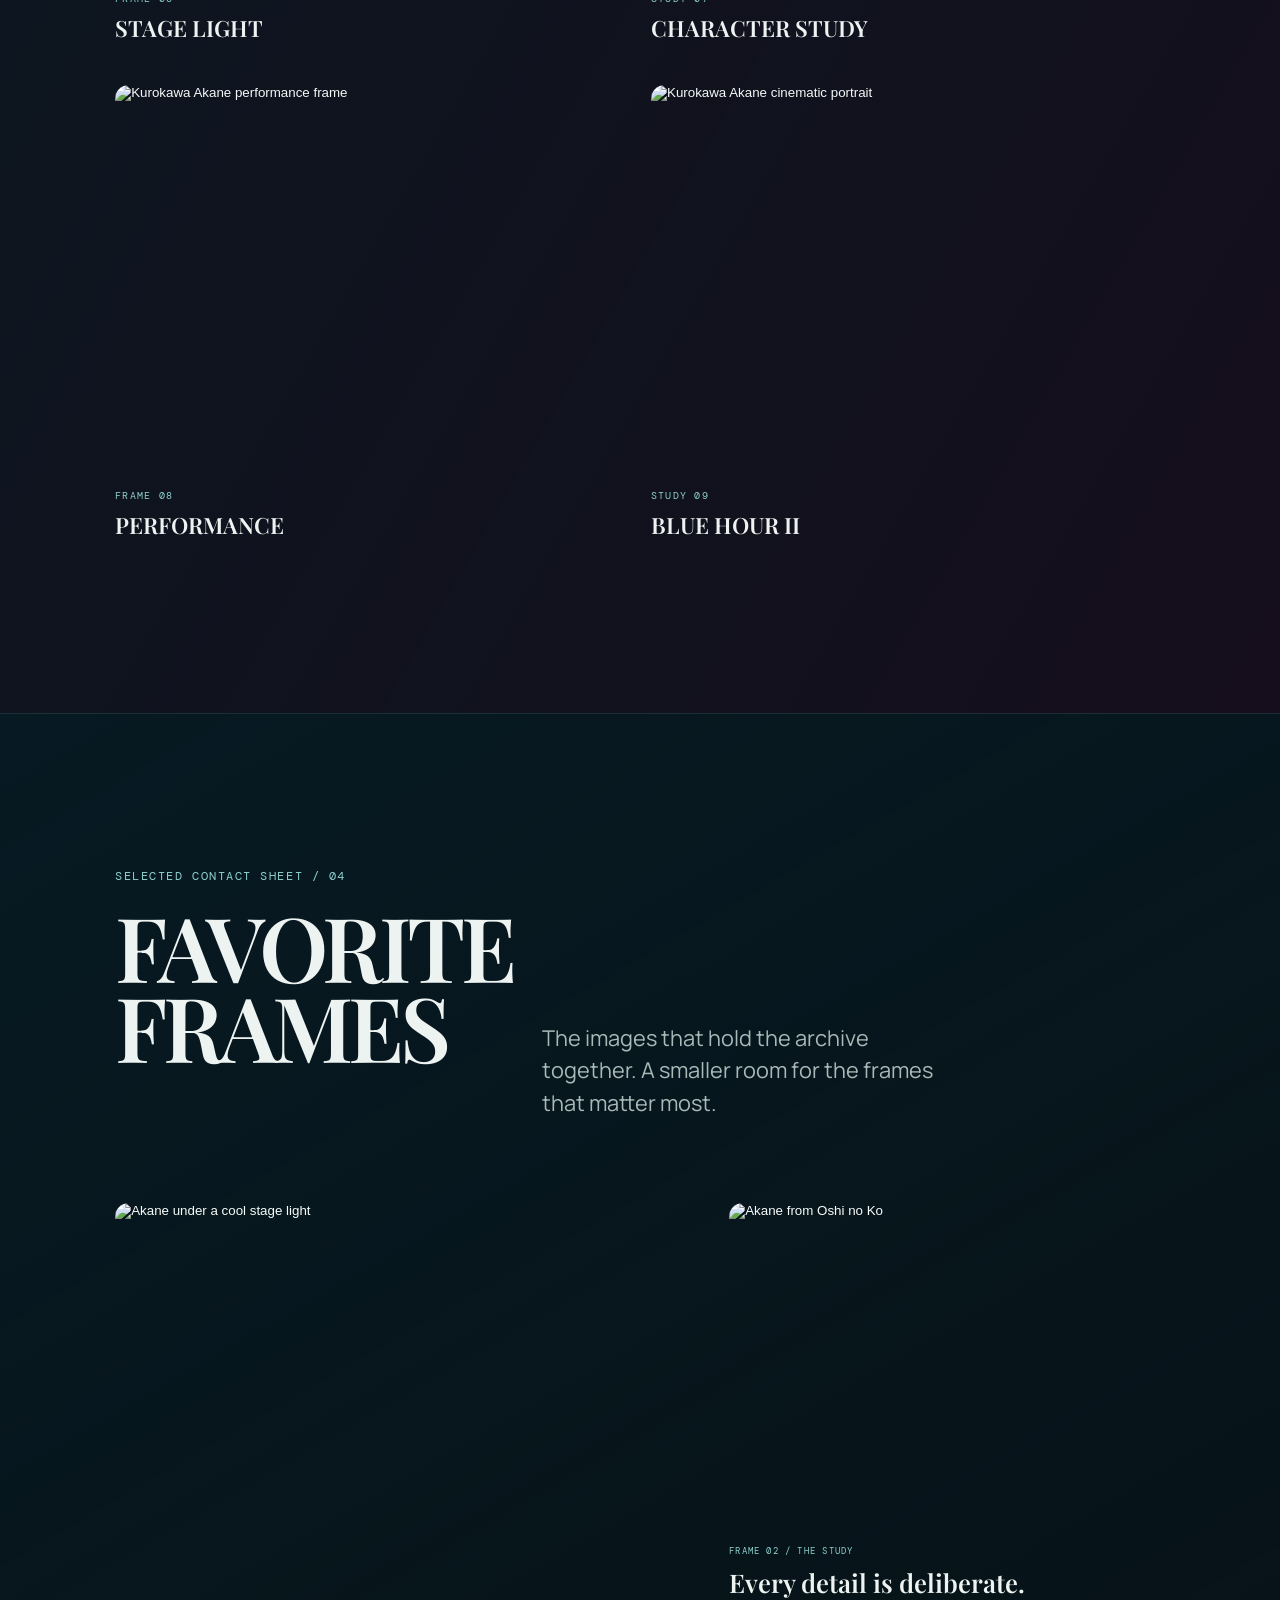
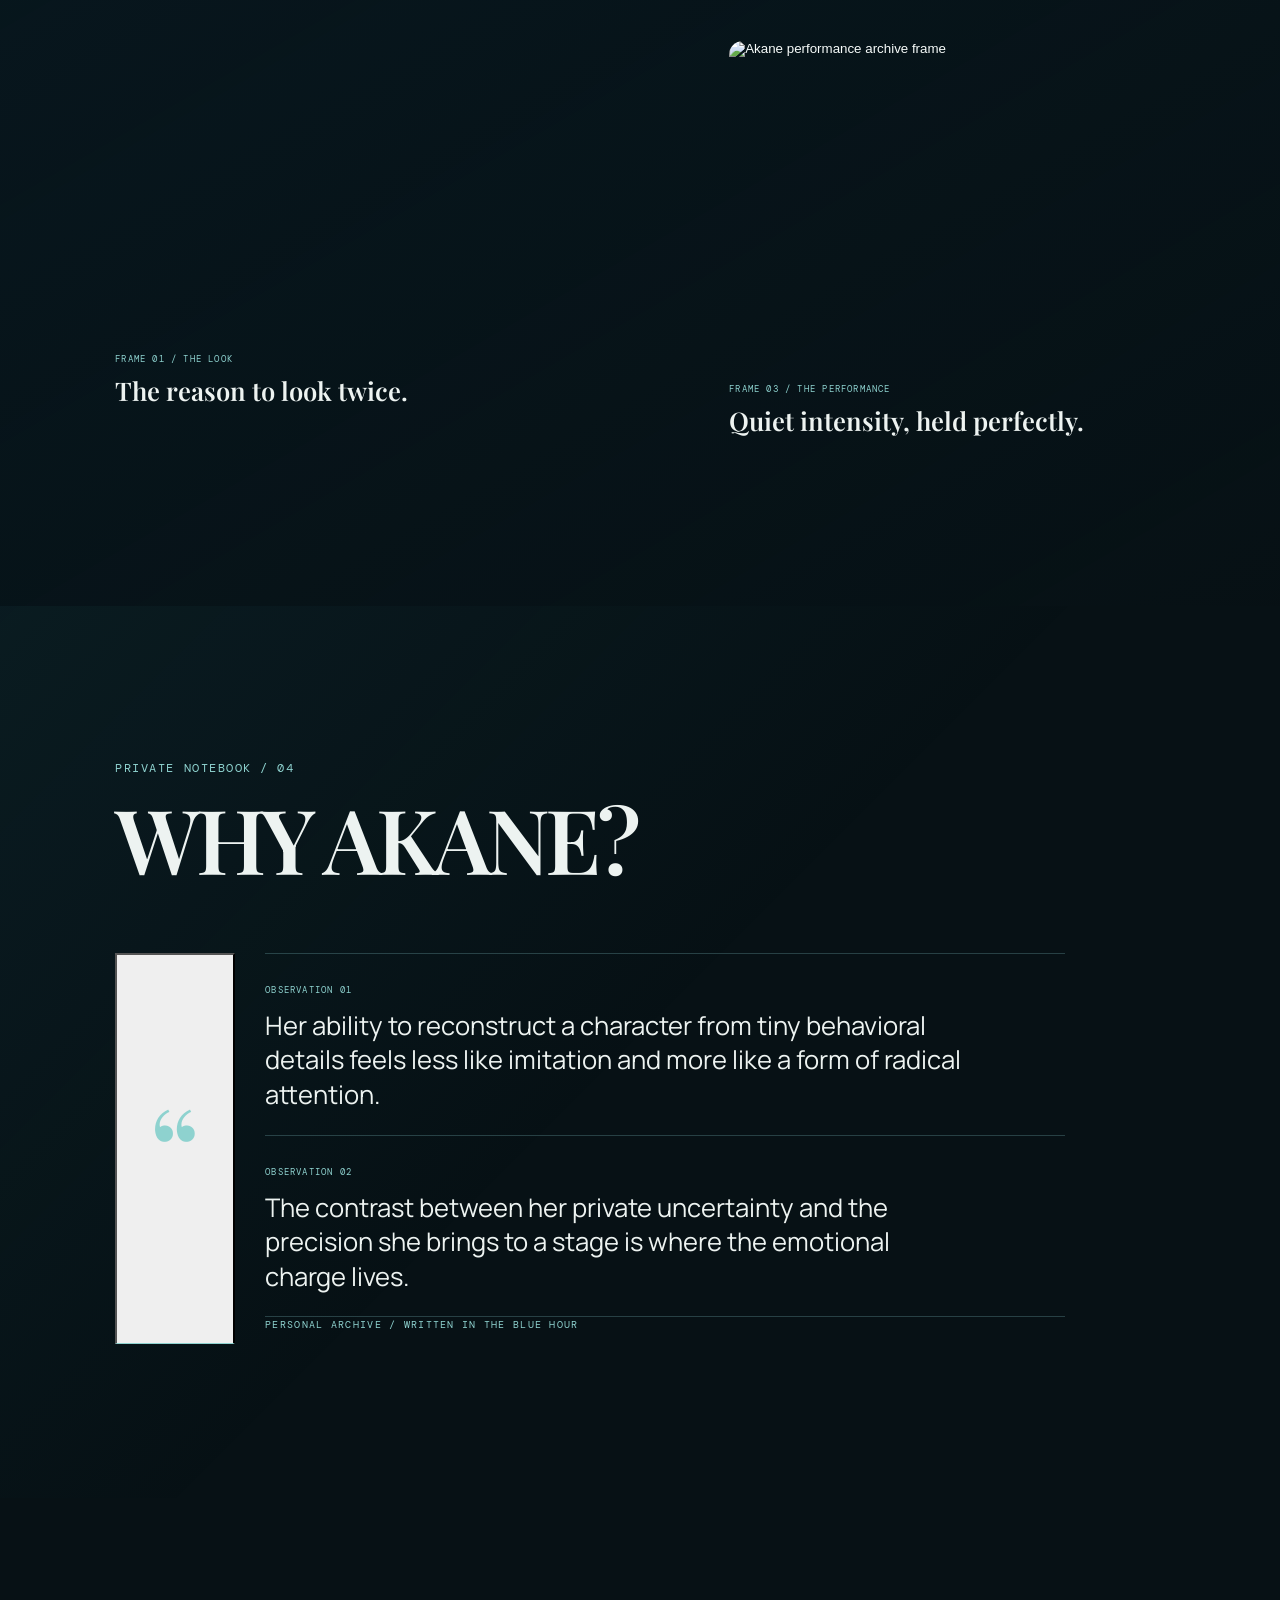
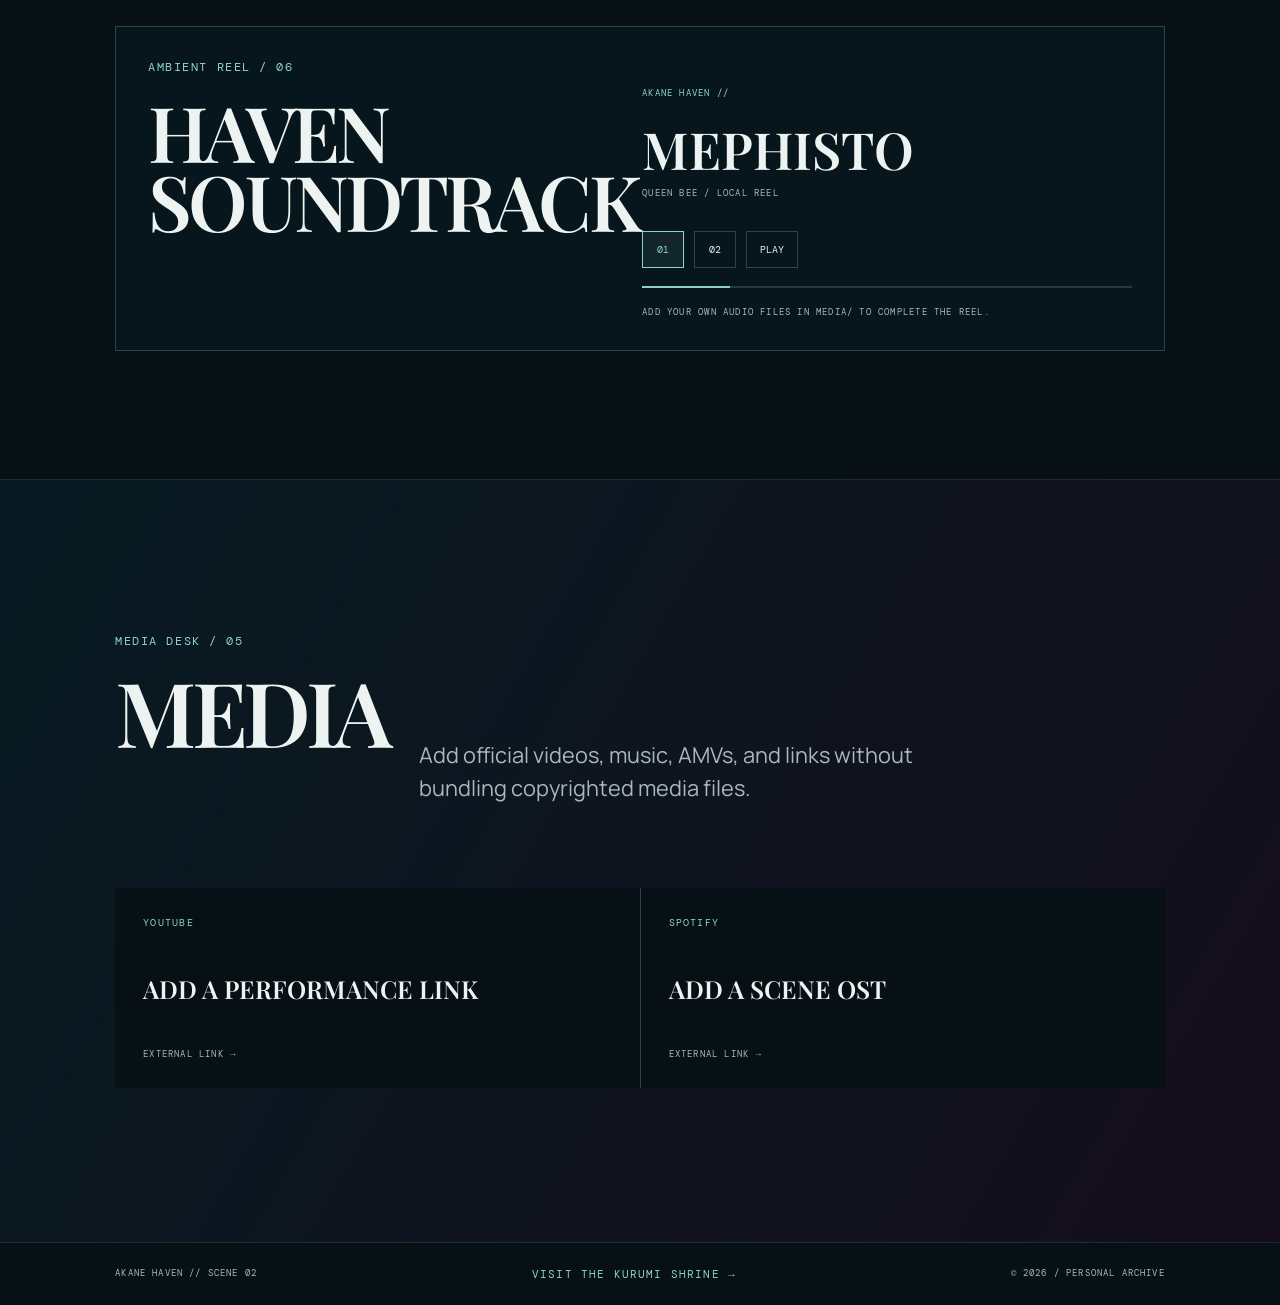
==== commit 955b1e18: "Add files via upload" ====
--- a/index.html
+++ b/index.html
@@ -8,86 +8,731 @@
     <title>Akane Haven | Scene Archive</title>
     <link rel="stylesheet" href="style.css">
 </head>
+
 <body>
+
     <div class="stage-light" aria-hidden="true"></div>
     <div class="film-grain" aria-hidden="true"></div>
 
+
+    <!-- =========================================================
+         AKANE HAVEN — HEADER
+    ========================================================== -->
+
     <header class="site-header">
-        <a class="return-link" href="../Kurumin">&larr; KURUMII COLLECTIVE</a>
-        <button class="nav-toggle" type="button" aria-expanded="false" aria-controls="haven-nav"><span></span><span></span><span></span><span class="sr-only">Open Akane Haven navigation</span></button>
-        <nav id="haven-nav" class="haven-nav" aria-label="Akane Haven navigation">
-            <a href="#home">HOME</a><a href="#profile">PROFILE</a><a href="#scenes">SCENES</a><a href="#gallery">GALLERY</a><a href="#notes">NOTES</a><a href="#media">MEDIA</a>
+
+        <a
+            class="return-link"
+            href="../KURUMII/index.html">
+            &larr; KURUMII COLLECTIVE
+        </a>
+
+        <button
+            class="nav-toggle"
+            type="button"
+            aria-expanded="false"
+            aria-controls="haven-nav">
+
+            <span></span>
+            <span></span>
+            <span></span>
+
+            <span class="sr-only">
+                Open Akane Haven navigation
+            </span>
+
+        </button>
+
+        <nav
+            id="haven-nav"
+            class="haven-nav"
+            aria-label="Akane Haven navigation">
+
+            <a href="#home">HOME</a>
+            <a href="#profile">PROFILE</a>
+            <a href="#scenes">SCENES</a>
+            <a href="#gallery">GALLERY</a>
+            <a href="#frames">FRAMES</a>
+            <a href="#notes">NOTES</a>
+            <a href="#soundtrack">SOUNDTRACK</a>
+            <a href="#media">MEDIA</a>
+
         </nav>
+
     </header>
 
+
     <main>
-        <!-- AKANE HAVEN - HERO -->
-        <section id="home" class="hero haven-section">
+
+
+        <!-- =====================================================
+             AKANE HAVEN — HERO
+        ====================================================== -->
+
+        <section
+            id="home"
+            class="hero haven-section">
+
             <div class="hero-copy">
-                <p class="eyebrow">KURUMII ARCHIVE // SCENE 02</p>
-                <h1>AKANE</h1>
-                <p class="hero-name">KUROKAWA AKANE</p>
-                <p class="hero-role">THE GIRL WHO SEES THE SCENE</p>
-                <a class="hero-cta" href="#profile">STEP INTO THE LIGHT <span>&rarr;</span></a>
-            </div>
+
+                <p class="eyebrow">
+                    KURUMII ARCHIVE // SCENE 02
+                </p>
+
+                <h1>
+                    AKANE
+                </h1>
+
+                <p class="hero-name">
+                    KUROKAWA AKANE
+                </p>
+
+                <p class="hero-role">
+                    THE GIRL WHO SEES THE SCENE
+                </p>
+
+                <a
+                    class="hero-cta"
+                    href="#profile">
+
+                    STEP INTO THE LIGHT
+                    <span>&rarr;</span>
+
+                </a>
+
+            </div>
+
+
             <figure class="hero-art">
-                <div class="spotlight" aria-hidden="true"></div>
-                <div class="frame-line" aria-hidden="true"></div>
-                <img src="images/akane-hero.png" alt="Kurokawa Akane from Oshi no Ko">
-                <figcaption>TAKE 02 / PERFORMANCE ARCHIVE</figcaption>
+
+                <div
+                    class="spotlight"
+                    aria-hidden="true">
+                </div>
+
+                <div
+                    class="frame-line"
+                    aria-hidden="true">
+                </div>
+
+                <img
+                    src="images/akane-hero-frame.png"
+                    alt="Framed portrait of Kurokawa Akane">
+
+                <figcaption>
+                    TAKE 02 / PERFORMANCE ARCHIVE
+                </figcaption>
+
             </figure>
-            <div class="scene-counter">SCENE<br><strong>02</strong><br><span>ROLLING</span></div>
+
+
+            <div class="scene-counter">
+                SCENE
+                <br>
+                <strong>02</strong>
+                <br>
+                <span>ROLLING</span>
+            </div>
+
         </section>
 
-        <!-- AKANE HAVEN - PROFILE -->
-        <section id="profile" class="profile haven-section dark-band">
-            <div class="heading-block"><p class="eyebrow">CHARACTER FILE / 01</p><h2>THE PERFORMER</h2><p class="section-lead">A personal record of the precision, empathy, and quiet intensity that make Akane unforgettable.</p></div>
+
+
+        <!-- =====================================================
+             AKANE HAVEN — PROFILE
+        ====================================================== -->
+
+        <section
+            id="profile"
+            class="profile haven-section dark-band">
+
+            <div class="heading-block">
+
+                <p class="eyebrow">
+                    CHARACTER FILE / 01
+                </p>
+
+                <h2>
+                    THE PERFORMER
+                </h2>
+
+                <p class="section-lead">
+                    A personal record of the precision, empathy,
+                    and quiet intensity that make Akane unforgettable.
+                </p>
+
+            </div>
+
+
             <div class="profile-grid">
-                <div class="profile-card"><span class="profile-mark">A</span><p>OSHI NO KO</p><small>LALA LAI / STAGE NOTES</small></div>
+
+                <div class="profile-card">
+
+                    <span class="profile-mark">
+                        A
+                    </span>
+
+                    <p>
+                        OSHI NO KO
+                    </p>
+
+                    <small>
+                        LALA LAI / STAGE NOTES
+                    </small>
+
+                </div>
+
+
                 <dl class="profile-list">
-                    <div><dt>NAME</dt><dd>Kurokawa Akane</dd></div>
-                    <div><dt>CRAFT</dt><dd>Method acting / character study</dd></div>
-                    <div><dt>ATMOSPHERE</dt><dd>Cool lights, quiet rooms, a mind always working.</dd></div>
-                    <div><dt>PERSONAL NOTE</dt><dd>The kind of presence that makes observation feel like a superpower.</dd></div>
+
+                    <div>
+                        <dt>NAME</dt>
+                        <dd>
+                            Kurokawa Akane
+                        </dd>
+                    </div>
+
+                    <div>
+                        <dt>CRAFT</dt>
+                        <dd>
+                            Method acting / character study
+                        </dd>
+                    </div>
+
+                    <div>
+                        <dt>ATMOSPHERE</dt>
+                        <dd>
+                            Cool lights, quiet rooms,
+                            a mind always working.
+                        </dd>
+                    </div>
+
+                    <div>
+                        <dt>PERSONAL NOTE</dt>
+                        <dd>
+                            The kind of presence that makes
+                            observation feel like a superpower.
+                        </dd>
+                    </div>
+
                 </dl>
-            </div>
+
+            </div>
+
         </section>
 
-        <!-- AKANE HAVEN - SCENES -->
-        <section id="scenes" class="scenes haven-section">
-            <div class="heading-block"><p class="eyebrow">DIRECTOR'S CUT / 02</p><h2>SCENES THAT STAY</h2><p class="section-lead">A living index for moments, expressions, and performances that deserve another look.</p></div>
-            <div class="scene-grid">
-                <article><span>01</span><h3>THE BREAKTHROUGH</h3><p>Add the scene where Akane's ability to read a character becomes impossible to ignore.</p></article>
-                <article><span>02</span><h3>THE RESEARCH</h3><p>Keep a place for the detail, gesture, or observation that felt especially Akane.</p></article>
-                <article><span>03</span><h3>THE STAGE LIGHT</h3><p>Write about the performance that made the room feel larger than the story.</p></article>
-            </div>
+
+
+        <!-- =====================================================
+             AKANE HAVEN — SCENES
+        ====================================================== -->
+
+        <section
+            id="scenes"
+            class="scenes haven-section">
+
+            <div class="heading-block">
+
+                <p class="eyebrow">
+                    DIRECTOR'S CUT / 02
+                </p>
+
+                <h2>
+                    SCENES THAT STAY
+                </h2>
+
+                <p class="section-lead">
+                    A living index for moments, expressions,
+                    and performances that deserve another look.
+                </p>
+
+            </div>
+
+
+            <div class="scene-timeline">
+
+                <details class="scene-entry" open>
+                    <summary><span>01</span><strong>THE BREAKTHROUGH</strong><em>EXPAND</em></summary>
+                    <div class="scene-detail">
+                        <div class="scene-art scene-art-one">01</div>
+                        <p>That first performance where Akane's ability to read a character becomes impossible to ignore.</p>
+                    </div>
+                </details>
+
+                <details class="scene-entry">
+                    <summary><span>02</span><strong>THE RESEARCH</strong><em>EXPAND</em></summary>
+                    <div class="scene-detail">
+                        <div class="scene-art scene-art-two">02</div>
+                        <p>The small gesture, borrowed rhythm, or quiet observation that makes the whole performance feel lived in.</p>
+                    </div>
+                </details>
+
+                <details class="scene-entry">
+                    <summary><span>03</span><strong>THE STAGE LIGHT</strong><em>EXPAND</em></summary>
+                    <div class="scene-detail">
+                        <div class="scene-art scene-art-three">03</div>
+                        <p>The performance that makes the room feel larger than the story, even after the scene has ended.</p>
+                    </div>
+                </details>
+
+            </div>
+
         </section>
 
-        <!-- AKANE HAVEN - GALLERY -->
-        <section id="gallery" class="gallery haven-section dark-band">
-            <div class="heading-block split-heading"><div><p class="eyebrow">CONTACT SHEET / 03</p><h2>GALLERY</h2></div><p class="section-lead">Portraits, frames, edits, and visual studies collected like a contact sheet.</p></div>
+
+        <!-- =====================================================
+             AKANE HAVEN — GALLERY
+        ====================================================== -->
+
+        <section
+            id="gallery"
+            class="gallery haven-section dark-band">
+
+            <div class="heading-block split-heading">
+
+                <div>
+
+                    <p class="eyebrow">
+                        CONTACT SHEET / 03
+                    </p>
+
+                    <h2>
+                        GALLERY
+                    </h2>
+
+                </div>
+
+                <p class="section-lead">
+                    Portraits, frames, edits, and visual studies
+                    collected like a contact sheet.
+                </p>
+
+            </div>
+
+
             <div class="gallery-grid">
-                <button class="gallery-card featured" type="button" data-image="images/akane-hero.png" data-title="TAKE 02 / THE ACTRESS"><img src="images/akane-hero.png" alt="Akane portrait placeholder"><span>TAKE 02</span><strong>THE ACTRESS</strong><small>A featured frame.</small></button>
-                <button class="gallery-card" type="button" data-image="images/oshi-no-ko.jpg" data-title="SERIES FRAME / OSHI NO KO"><img src="images/oshi-no-ko.jpg" alt="Oshi no Ko series frame"><span>FRAME 04</span><strong>OSHI NO KO</strong></button>
-                <button class="gallery-card" type="button" data-image="images/akane-hero.png" data-title="BLUE HOUR / STUDY"><img src="images/akane-hero.png" alt="Akane study frame"><span>STUDY 05</span><strong>BLUE HOUR</strong></button>
-            </div>
+
+
+                <!-- FEATURED PORTRAIT -->
+
+                <button
+                    class="gallery-card featured"
+                    type="button"
+                    data-image="images/akane-02.png"
+                    data-title="TAKE 02 / THE ACTRESS">
+
+                    <img
+                        src="images/akane-02.png"
+                        alt="Kurokawa Akane featured portrait">
+
+                    <span>
+                        TAKE 02
+                    </span>
+
+                    <strong>
+                        THE ACTRESS
+                    </strong>
+
+                    <small>
+                        A featured frame.
+                    </small>
+
+                </button>
+
+
+
+                <!-- LANDSCAPE SCENE -->
+
+                <button
+                    class="gallery-card"
+                    type="button"
+                    data-image="images/akane-03.png"
+                    data-title="SERIES FRAME / OSHI NO KO">
+
+                    <img
+                        src="images/akane-03.png"
+                        alt="Kurokawa Akane scene from Oshi no Ko">
+
+                    <span>
+                        FRAME 04
+                    </span>
+
+                    <strong>
+                        OSHI NO KO
+                    </strong>
+
+                </button>
+
+
+
+                <!-- LANDSCAPE SCENE -->
+
+                <button
+                    class="gallery-card"
+                    type="button"
+                    data-image="images/akane-04.png"
+                    data-title="BLUE HOUR / STUDY">
+
+                    <img
+                        src="images/akane-04.png"
+                        alt="Kurokawa Akane cinematic study">
+
+                    <span>
+                        STUDY 05
+                    </span>
+
+                    <strong>
+                        BLUE HOUR
+                    </strong>
+
+                </button>
+
+
+
+                <!-- LANDSCAPE SCENE -->
+
+                <button
+                    class="gallery-card"
+                    type="button"
+                    data-image="images/akane-05.png"
+                    data-title="PERFORMANCE / STAGE LIGHT">
+
+                    <img
+                        src="images/akane-05.png"
+                        alt="Kurokawa Akane performance scene">
+
+                    <span>
+                        FRAME 06
+                    </span>
+
+                    <strong>
+                        STAGE LIGHT
+                    </strong>
+
+                </button>
+
+
+
+                <!-- LANDSCAPE SCENE -->
+
+                <button
+                    class="gallery-card"
+                    type="button"
+                    data-image="images/akane-06.png"
+                    data-title="CHARACTER STUDY / AKANE">
+
+                    <img
+                        src="images/akane-06.png"
+                        alt="Kurokawa Akane character study">
+
+                    <span>
+                        STUDY 07
+                    </span>
+
+                    <strong>
+                        CHARACTER STUDY
+                    </strong>
+
+                </button>
+
+
+
+                <!-- LANDSCAPE SCENE -->
+
+                <button
+                    class="gallery-card"
+                    type="button"
+                    data-image="images/akane-07.png"
+                    data-title="CONTACT SHEET / PERFORMANCE">
+
+                    <img
+                        src="images/akane-07.png"
+                        alt="Kurokawa Akane performance frame">
+
+                    <span>
+                        FRAME 08
+                    </span>
+
+                    <strong>
+                        PERFORMANCE
+                    </strong>
+
+                </button>
+
+
+
+                <!-- LANDSCAPE SCENE -->
+
+                <button
+                    class="gallery-card"
+                    type="button"
+                    data-image="images/akane-08.png"
+                    data-title="CINEMATIC STUDY / BLUE HOUR">
+
+                    <img
+                        src="images/akane-08.png"
+                        alt="Kurokawa Akane cinematic portrait">
+
+                    <span>
+                        STUDY 09
+                    </span>
+
+                    <strong>
+                        BLUE HOUR II
+                    </strong>
+
+                </button>
+
+
+            </div>
+
         </section>
 
-        <!-- AKANE HAVEN - NOTES -->
-        <section id="notes" class="notes haven-section">
-            <div class="heading-block"><p class="eyebrow">PRIVATE NOTEBOOK / 04</p><h2>WHY AKANE?</h2></div>
-            <div class="note-layout"><div class="quote-line">“</div><div><p class="large-copy">This is the space for the personal reason. Write about her intelligence, her vulnerability, her dedication, or the way she turns attention into art.</p><p class="edit-note">Replace this with your own note when the haven becomes yours.</p></div></div>
+
+        <section id="frames" class="frames haven-section">
+
+            <div class="heading-block split-heading">
+                <div>
+                    <p class="eyebrow">SELECTED CONTACT SHEET / 04</p>
+                    <h2>FAVORITE FRAMES</h2>
+                </div>
+                <p class="section-lead">The images that hold the archive together. A smaller room for the frames that matter most.</p>
+            </div>
+
+            <div class="favorite-grid">
+                <button class="favorite-frame favorite-frame-main" type="button" data-image="images/akane-09.png" data-title="FAVORITE FRAME / UNDER THE STAGE LIGHT">
+                    <img src="images/akane-09.png" alt="Akane under a cool stage light">
+                    <span>FRAME 01 / THE LOOK</span>
+                    <strong>The reason to look twice.</strong>
+                </button>
+                <button class="favorite-frame" type="button" data-image="images/akane-10.png" data-title="FAVORITE FRAME / SERIES STUDY">
+                    <img src="images/akane-10.png" alt="Akane from Oshi no Ko">
+                    <span>FRAME 02 / THE STUDY</span>
+                    <strong>Every detail is deliberate.</strong>
+                </button>
+                <button class="favorite-frame" type="button" data-image="images/akane-11.png" data-title="FAVORITE FRAME / PERFORMANCE ARCHIVE">
+                    <img src="images/akane-11.png" alt="Akane performance archive frame">
+                    <span>FRAME 03 / THE PERFORMANCE</span>
+                    <strong>Quiet intensity, held perfectly.</strong>
+                </button>
+            </div>
+
         </section>
 
-        <!-- AKANE HAVEN - MEDIA -->
-        <section id="media" class="media haven-section dark-band">
-            <div class="heading-block split-heading"><div><p class="eyebrow">MEDIA DESK / 05</p><h2>MEDIA</h2></div><p class="section-lead">Add official videos, music, AMVs, and links without bundling copyrighted media files.</p></div>
-            <div class="media-grid"><a href="#" class="media-card"><span>YOUTUBE</span><strong>ADD A PERFORMANCE LINK</strong><small>External link placeholder &rarr;</small></a><a href="#" class="media-card"><span>SPOTIFY</span><strong>ADD A SCENE OST</strong><small>External link placeholder &rarr;</small></a></div>
+
+
+        <!-- =====================================================
+             AKANE HAVEN — NOTES
+        ====================================================== -->
+
+        <section
+            id="notes"
+            class="notes haven-section">
+
+            <div class="heading-block">
+
+                <p class="eyebrow">
+                    PRIVATE NOTEBOOK / 04
+                </p>
+
+                <h2>
+                    WHY AKANE?
+                </h2>
+
+            </div>
+
+
+            <div class="note-layout">
+
+                <button class="quote-line observation-trigger" type="button" aria-label="Open hidden observation log">
+                    “
+                </button>
+
+                <div>
+
+                    <div class="observation-list">
+                        <article>
+                            <span>OBSERVATION 01</span>
+                            <p>Her ability to reconstruct a character from tiny behavioral details feels less like imitation and more like a form of radical attention.</p>
+                        </article>
+                        <article>
+                            <span>OBSERVATION 02</span>
+                            <p>The contrast between her private uncertainty and the precision she brings to a stage is where the emotional charge lives.</p>
+                        </article>
+                    </div>
+
+                    <p class="edit-note">PERSONAL ARCHIVE / WRITTEN IN THE BLUE HOUR</p>
+
+                </div>
+
+            </div>
+
         </section>
+
+
+        <section id="soundtrack" class="soundtrack haven-section">
+            <div class="soundtrack-panel">
+                <div>
+                    <p class="eyebrow">AMBIENT REEL / 06</p>
+                    <h2>HAVEN<br>SOUNDTRACK</h2>
+                </div>
+                <div class="player-copy">
+                    <span class="player-label">AKANE HAVEN //</span>
+                    <strong id="track-title">MEPHISTO</strong>
+                    <small id="track-artist">QUEEN BEE / LOCAL REEL</small>
+                    <div class="player-controls">
+                        <button class="track-button" type="button" data-track="0" aria-label="Play Mephisto">01</button>
+                        <button class="track-button" type="button" data-track="1" aria-label="Play Blue Hour Study">02</button>
+                        <button id="soundtrack-toggle" class="play-button" type="button" aria-pressed="false">PLAY</button>
+                    </div>
+                    <div class="progress-track"><span id="progress-bar"></span></div>
+                    <audio id="soundtrack-audio" preload="none"></audio>
+                    <small class="audio-note">ADD YOUR OWN AUDIO FILES IN MEDIA/ TO COMPLETE THE REEL.</small>
+                </div>
+            </div>
+        </section>
+
+
+
+        <!-- =====================================================
+             AKANE HAVEN — MEDIA
+        ====================================================== -->
+
+        <section
+            id="media"
+            class="media haven-section dark-band">
+
+            <div class="heading-block split-heading">
+
+                <div>
+
+                    <p class="eyebrow">
+                        MEDIA DESK / 05
+                    </p>
+
+                    <h2>
+                        MEDIA
+                    </h2>
+
+                </div>
+
+                <p class="section-lead">
+                    Add official videos, music, AMVs, and links
+                    without bundling copyrighted media files.
+                </p>
+
+            </div>
+
+
+            <div class="media-grid">
+
+                <a
+                    href="<paste your YouTube link here>"
+                    class="media-card"
+                    target="_blank"
+                    rel="noopener noreferrer">
+
+                    <span>
+                        YOUTUBE
+                    </span>
+
+                    <strong>
+                        ADD A PERFORMANCE LINK
+                    </strong>
+
+                    <small>
+                        External link &rarr;
+                    </small>
+
+                </a>
+
+
+                <a
+                    href="<paste your Spotify link here>"
+                    class="media-card"
+                    target="_blank"
+                    rel="noopener noreferrer">
+
+                    <span>
+                        SPOTIFY
+                    </span>
+
+                    <strong>
+                        ADD A SCENE OST
+                    </strong>
+
+                    <small>
+                        External link &rarr;
+                    </small>
+
+                </a>
+
+            </div>
+
+        </section>
+
     </main>
 
-    <dialog class="lightbox" aria-label="Expanded Akane artwork"><button class="lightbox-close" type="button" aria-label="Close artwork">&times;</button><img src="" alt=""><p></p></dialog>
-    <footer><span>AKANE HAVEN // SCENE 02</span><a href="../Kurumi-shrine/index.html">VISIT THE KURUMI SHRINE &rarr;</a><span>&copy; <span id="year"></span> / PERSONAL ARCHIVE</span></footer>
+
+
+    <!-- =========================================================
+         AKANE HAVEN — LIGHTBOX
+    ========================================================== -->
+
+    <dialog
+        class="lightbox"
+        aria-label="Expanded Akane artwork">
+
+        <button
+            class="lightbox-close"
+            type="button"
+            aria-label="Close artwork">
+
+            &times;
+
+        </button>
+
+        <img
+            src=""
+            alt="">
+
+        <p></p>
+
+    </dialog>
+
+    <dialog class="observation-dialog" aria-labelledby="observation-title">
+        <button class="lightbox-close observation-close" type="button" aria-label="Close observation">&times;</button>
+        <p class="eyebrow">OBSERVATION LOG / UNFILED</p>
+        <h2 id="observation-title">SHE NOTICES<br>EVERYTHING.</h2>
+        <p>Some performances begin long before the camera starts rolling.</p>
+    </dialog>
+
+
+
+    <!-- =========================================================
+         AKANE HAVEN — FOOTER
+    ========================================================== -->
+
+    <footer>
+
+        <span>
+            AKANE HAVEN // SCENE 02
+        </span>
+
+        <a href="../Kurumi-shrine/index.html">
+            VISIT THE KURUMI SHRINE &rarr;
+        </a>
+
+        <span>
+            &copy;
+            <span id="year"></span>
+            / PERSONAL ARCHIVE
+        </span>
+
+    </footer>
+
+
     <script src="script.js"></script>
+
 </body>
-</html>
+</html>
--- a/style.css
+++ b/style.css
@@ -13,3 +13,55 @@
 @media (max-width:800px) { .site-header { min-height:62px; }.nav-toggle { display:block; }.haven-nav { position:absolute; top:62px; left:12px; right:12px; display:none; flex-direction:column; gap:0; padding:8px; background:rgba(7,17,21,.98); border:1px solid var(--line); }.haven-nav.is-open { display:flex; }.haven-nav a { padding:15px 12px; }.hero { display:flex; flex-direction:column; align-items:stretch; min-height:auto; padding-top:122px; }.hero-copy { order:1; }.hero-art { order:2; min-height:54vh; }.hero-art img { max-height:54vh; }.scene-counter { right:18px; bottom:3%; }.profile-grid,.note-layout { grid-template-columns:1fr; }.profile-card { max-width:185px; margin:0 auto; }.profile-list div { grid-template-columns:1fr; gap:7px; }.split-heading { display:block; }.scene-grid,.media-grid { grid-template-columns:1fr; }.gallery-grid { grid-template-columns:1fr 1fr; }.featured { grid-column:span 2; grid-row:auto; }.featured img { aspect-ratio:4/3; } footer { flex-direction:column; } }
 @media (max-width:430px) { .haven-section { padding:84px 18px; }.hero { padding-top:110px; }.return-link { max-width:190px; font-size:.55rem; }.hero-art { min-height:390px; }.hero-art img { max-height:390px; }.gallery-grid { grid-template-columns:1fr; }.featured { grid-column:auto; }.gallery-card img,.featured img { aspect-ratio:4/3; } h2 { font-size:clamp(3rem,15vw,4.5rem); }.large-copy { font-size:1.8rem; } }
 @media (prefers-reduced-motion:reduce) { html { scroll-behavior:auto; } *,*::before,*::after { animation-duration:.01ms!important; transition-duration:.01ms!important; }.haven-section,.scene-grid article,.gallery-card,.media-card { opacity:1; transform:none; } }
+
+/* Akane archive systems */
+:root { --rose:#86cdd1; --violet:#697ca9; --line:rgba(134,205,209,.25); }
+.stage-light { background:radial-gradient(ellipse at 72% 18%,rgba(82,178,191,.3),transparent 34%),radial-gradient(ellipse at 18% 50%,rgba(47,91,126,.2),transparent 40%),linear-gradient(135deg,#071115,#0a1e25 58%,#0b1522); }
+.scene-timeline { max-width:1150px; border-top:1px solid var(--line); }
+.scene-entry { border-bottom:1px solid var(--line); background:rgba(7,17,21,.45); }
+.scene-entry summary { display:grid; grid-template-columns:70px 1fr auto; align-items:center; gap:22px; padding:26px 28px; cursor:pointer; list-style:none; }
+.scene-entry summary::-webkit-details-marker { display:none; }
+.scene-entry summary span { color:var(--teal); font: .65rem var(--mono); letter-spacing:.13em; }
+.scene-entry summary strong { color:var(--paper); font:600 clamp(1.5rem,3vw,2.6rem) var(--display); }
+.scene-entry summary em { color:var(--muted); font:normal .58rem var(--mono); letter-spacing:.13em; }
+.scene-entry summary em::after { content:' +'; color:var(--teal); font-size:1rem; }
+.scene-entry[open] summary em::after { content:' -'; }
+.scene-detail { display:grid; grid-template-columns:180px minmax(0,620px); align-items:center; gap:30px; padding:0 28px 30px 120px; animation:reveal .45s ease both; }
+.scene-detail p { max-width:540px; margin:0; color:var(--muted); line-height:1.6; }
+.scene-art { display:grid; place-items:center; aspect-ratio:4/3; color:rgba(237,243,241,.7); border:1px solid var(--line); background:linear-gradient(135deg,rgba(32,104,120,.7),rgba(7,17,21,.2)); font:1rem var(--mono); }
+.scene-art-two { background:linear-gradient(135deg,rgba(30,81,107,.7),rgba(105,124,169,.3)); }
+.scene-art-three { background:linear-gradient(135deg,rgba(24,103,119,.8),rgba(134,205,209,.16)); }
+.frames { background:linear-gradient(150deg,rgba(8,28,38,.8),rgba(7,17,21,.25)); }
+.favorite-grid { display:grid; grid-template-columns:1.35fr 1fr; gap:26px; max-width:1120px; }
+.favorite-frame { display:flex; flex-direction:column; align-items:flex-start; padding:0 0 16px; border:0; background:none; color:var(--paper); text-align:left; cursor:pointer; }
+.favorite-frame-main { grid-row:span 2; }
+.favorite-frame img { width:100%; aspect-ratio:4/3; object-fit:cover; margin-bottom:15px; filter:saturate(.75) contrast(1.08); transition:filter .3s ease,transform .3s ease; }
+.favorite-frame-main img { aspect-ratio:4/5; }
+.favorite-frame:hover img { filter:saturate(1.05); transform:translateY(-4px); }
+.favorite-frame span,.player-label,.player-copy small,.audio-note,.observation-list span { color:var(--teal); font: .58rem var(--mono); letter-spacing:.13em; }
+.favorite-frame strong { margin-top:8px; font:600 clamp(1.2rem,2vw,1.7rem) var(--display); }
+.observation-list { max-width:800px; border-top:1px solid var(--line); }
+.observation-list article { padding:22px 0; border-bottom:1px solid var(--line); }
+.observation-list p { max-width:700px; margin:11px 0 0; color:var(--paper); font-size:clamp(1.2rem,2vw,1.7rem); line-height:1.35; }
+.soundtrack { padding-top:clamp(80px,10vw,140px); padding-bottom:clamp(80px,10vw,140px); }
+.soundtrack-panel { display:grid; grid-template-columns:minmax(0,.8fr) minmax(300px,1fr); gap:clamp(30px,8vw,130px); max-width:1100px; padding:32px; border:1px solid var(--line); background:rgba(8,27,35,.65); }
+.soundtrack h2 { margin:0; font-size:clamp(2.8rem,6vw,6rem); }
+.player-copy { align-self:end; padding-top:20px; }
+.player-copy strong { display:block; margin:14px 0 4px; color:var(--paper); font:600 clamp(1.8rem,4vw,3.8rem) var(--display); }
+.player-copy small { display:block; color:var(--muted); font-size:.58rem; }
+.player-controls { display:flex; align-items:center; gap:10px; margin:32px 0 18px; }
+.track-button,.play-button { min-width:42px; padding:11px 13px; border:1px solid var(--line); background:transparent; color:var(--paper); font: .62rem var(--mono); cursor:pointer; }
+.track-button.is-active,.play-button:hover,.play-button.is-playing { border-color:var(--teal); color:var(--teal); background:rgba(134,205,209,.08); }
+.progress-track { height:2px; background:rgba(134,205,209,.2); }
+.progress-track span { display:block; width:18%; height:100%; background:var(--teal); transition:width .3s ease; }
+.audio-note { margin-top:18px; color:var(--muted); font-size:.5rem; }
+.observation-trigger { display:inline-block; color:var(--teal); text-decoration:none; border-bottom:1px solid var(--teal); }
+.observation-dialog { width:min(620px,calc(100% - 32px)); padding:42px; border:1px solid var(--line); background:var(--deep); color:var(--paper); }
+.observation-dialog::backdrop { background:rgba(0,0,0,.78); }
+.observation-dialog h2 { margin:24px 0; font-size:clamp(2.7rem,8vw,5.5rem); }
+.observation-dialog > p:last-child { max-width:380px; color:var(--muted); line-height:1.6; }
+@keyframes reveal { from { opacity:0; transform:translateY(-8px); } to { opacity:1; transform:none; } }
+@media (max-width:800px) { .scene-entry summary { grid-template-columns:42px 1fr; gap:12px; padding:21px 16px; }.scene-entry summary em { grid-column:2; }.scene-detail { grid-template-columns:1fr; padding:0 16px 24px 70px; }.favorite-grid,.soundtrack-panel { grid-template-columns:1fr; }.favorite-frame-main { grid-row:auto; }.favorite-frame-main img { aspect-ratio:4/3; }.soundtrack-panel { padding:24px; } }
+@media (max-width:430px) { .scene-detail { padding-left:16px; }.scene-detail p { font-size:.95rem; }.observation-dialog { padding:30px 22px; } }
+.gallery-card img,.favorite-frame img { border-radius:14px; overflow:hidden; }
+.hero-art img { width:min(100%,560px); max-height:76vh; aspect-ratio:4/5; object-fit:cover; padding:10px; border:1px solid rgba(180,224,226,.72); border-radius:6px; background:linear-gradient(145deg,rgba(237,243,241,.2),rgba(32,104,120,.18)); box-shadow:0 0 0 5px rgba(7,17,21,.76),0 0 0 6px rgba(134,205,209,.25),24px 32px 48px rgba(0,0,0,.7); filter:saturate(.86) contrast(1.05); }
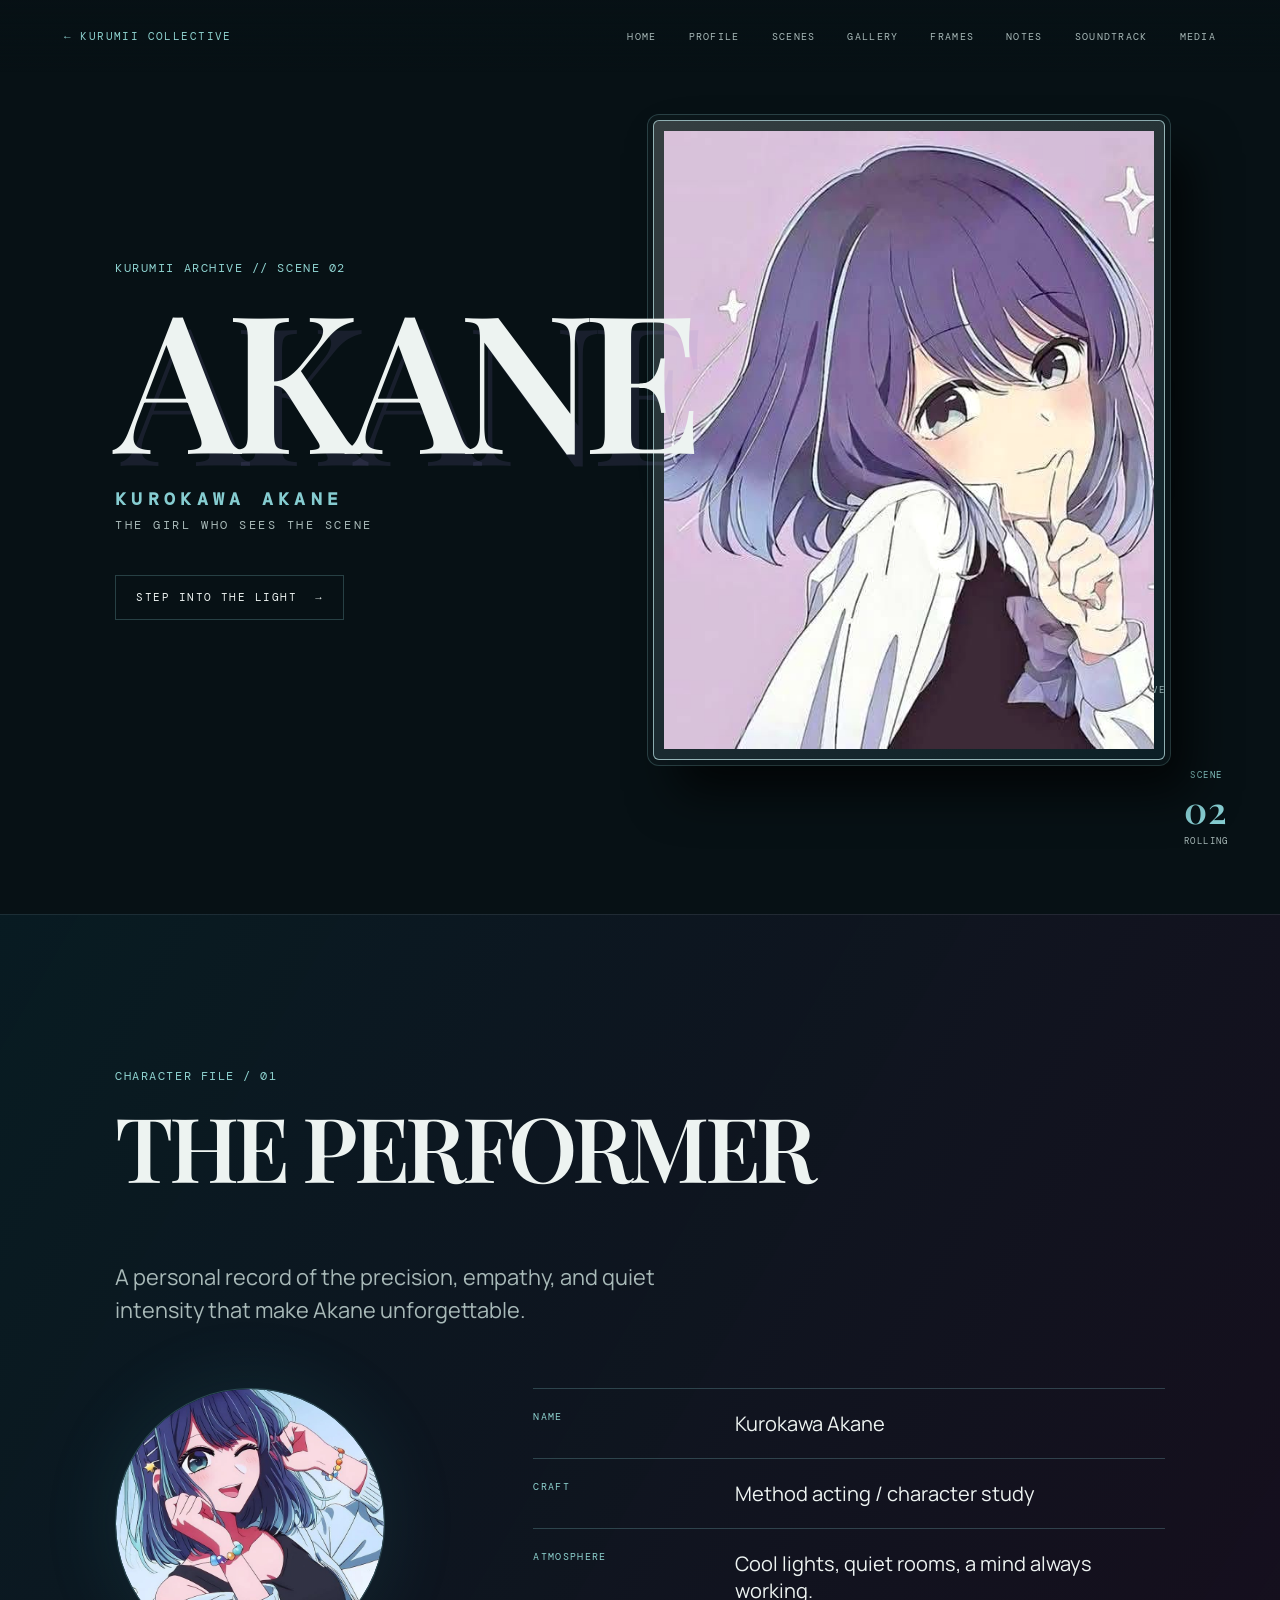
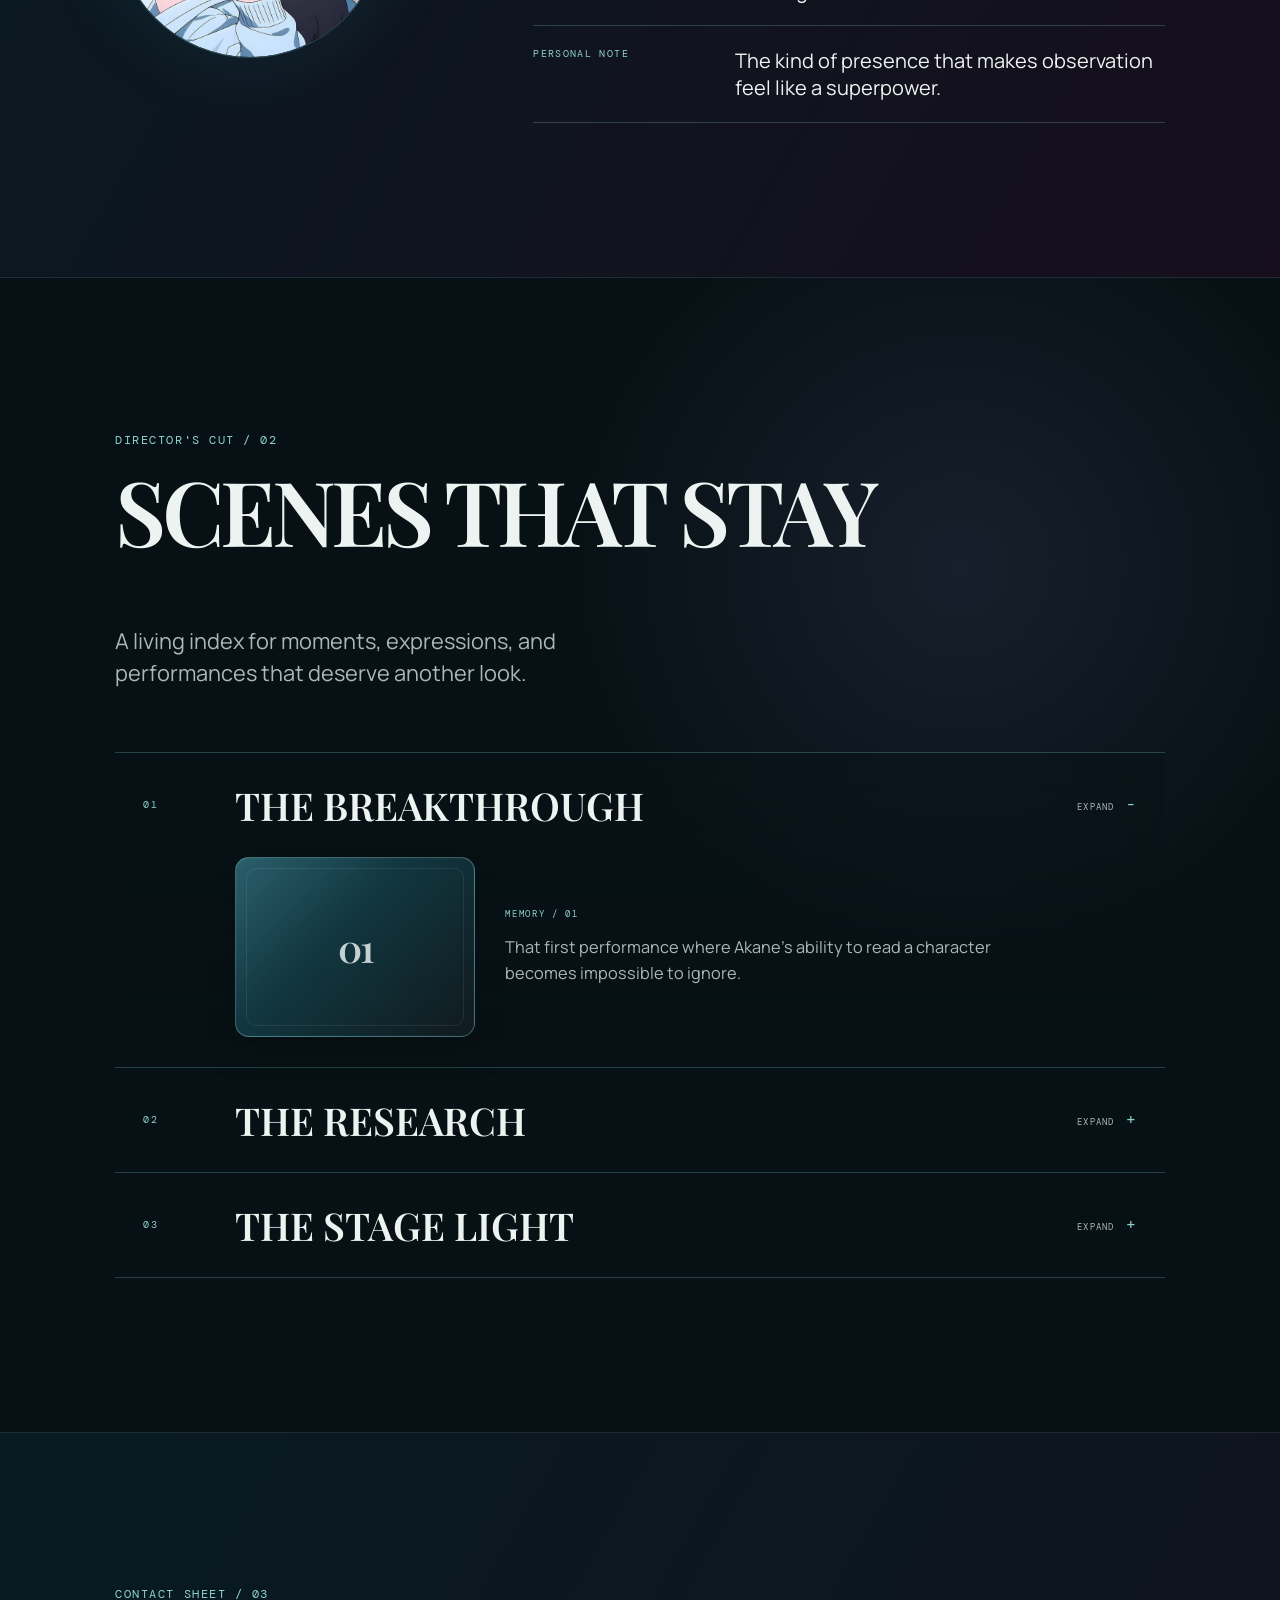
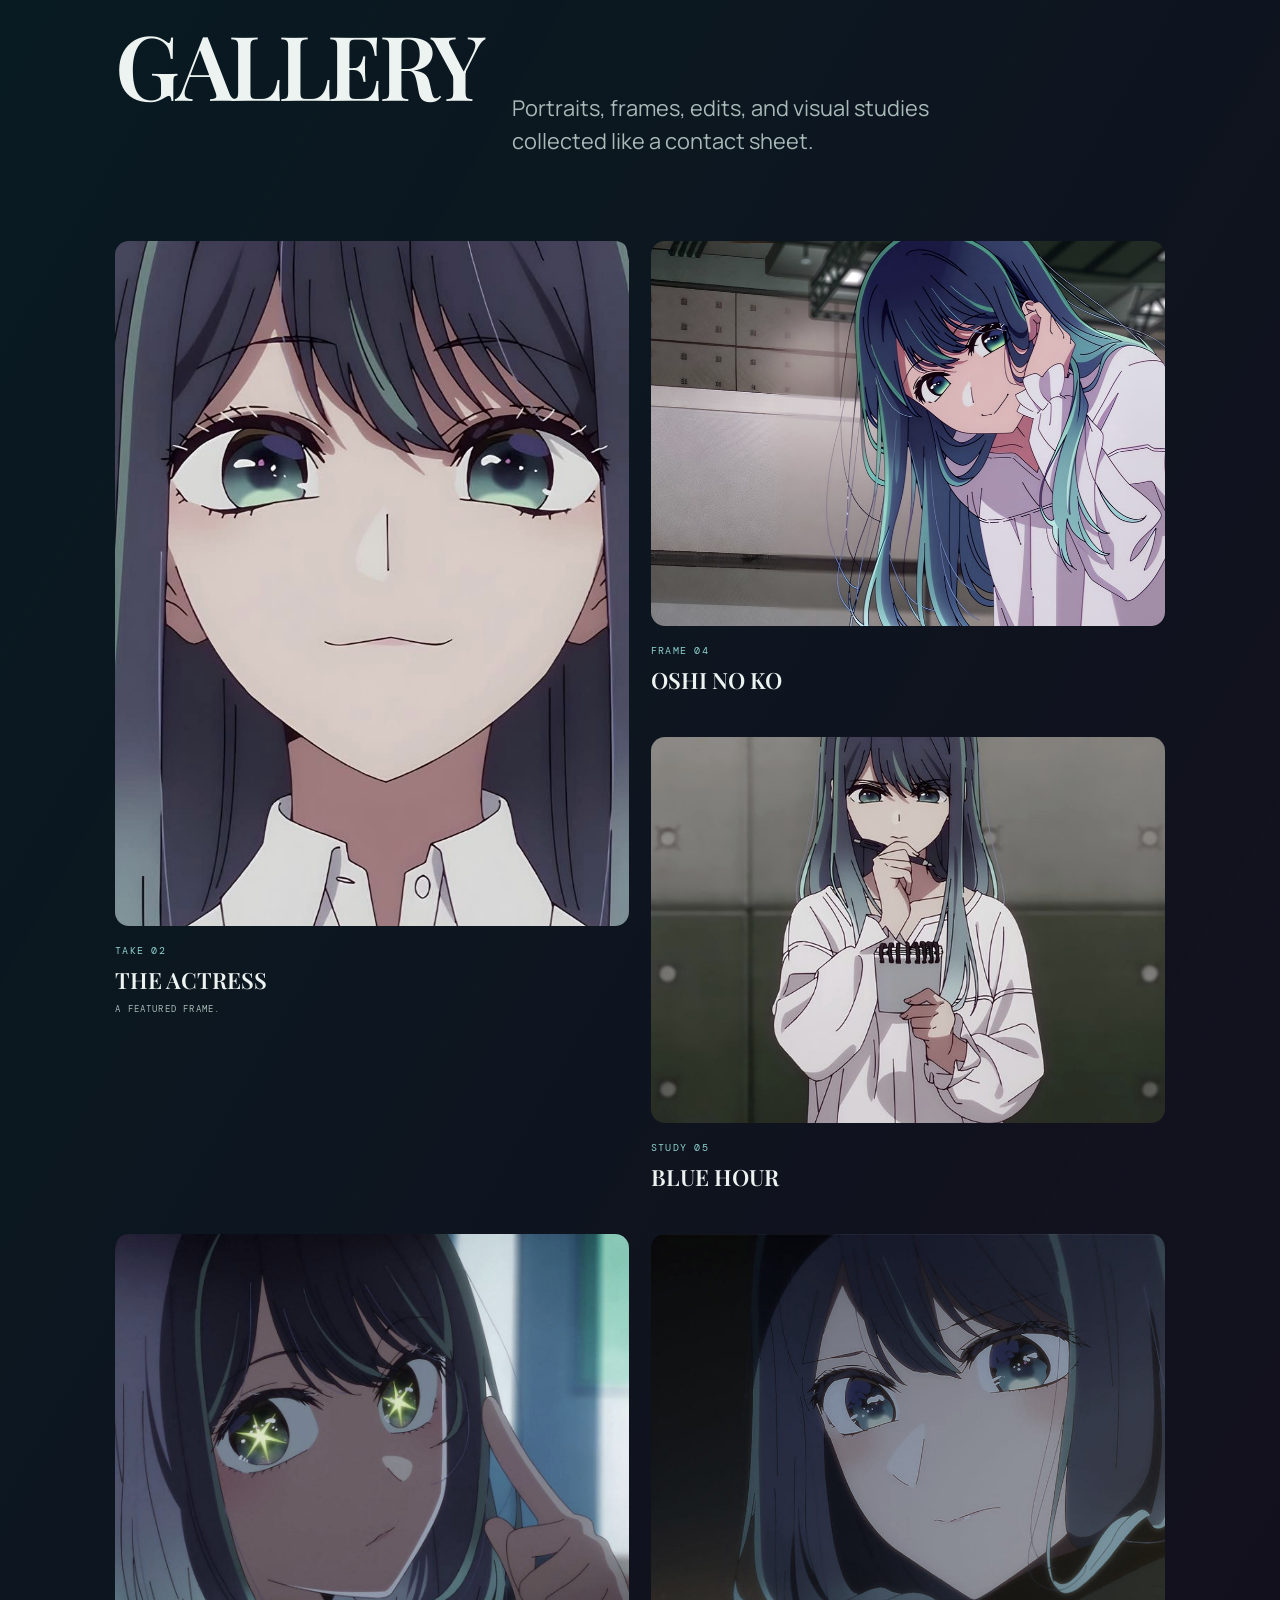
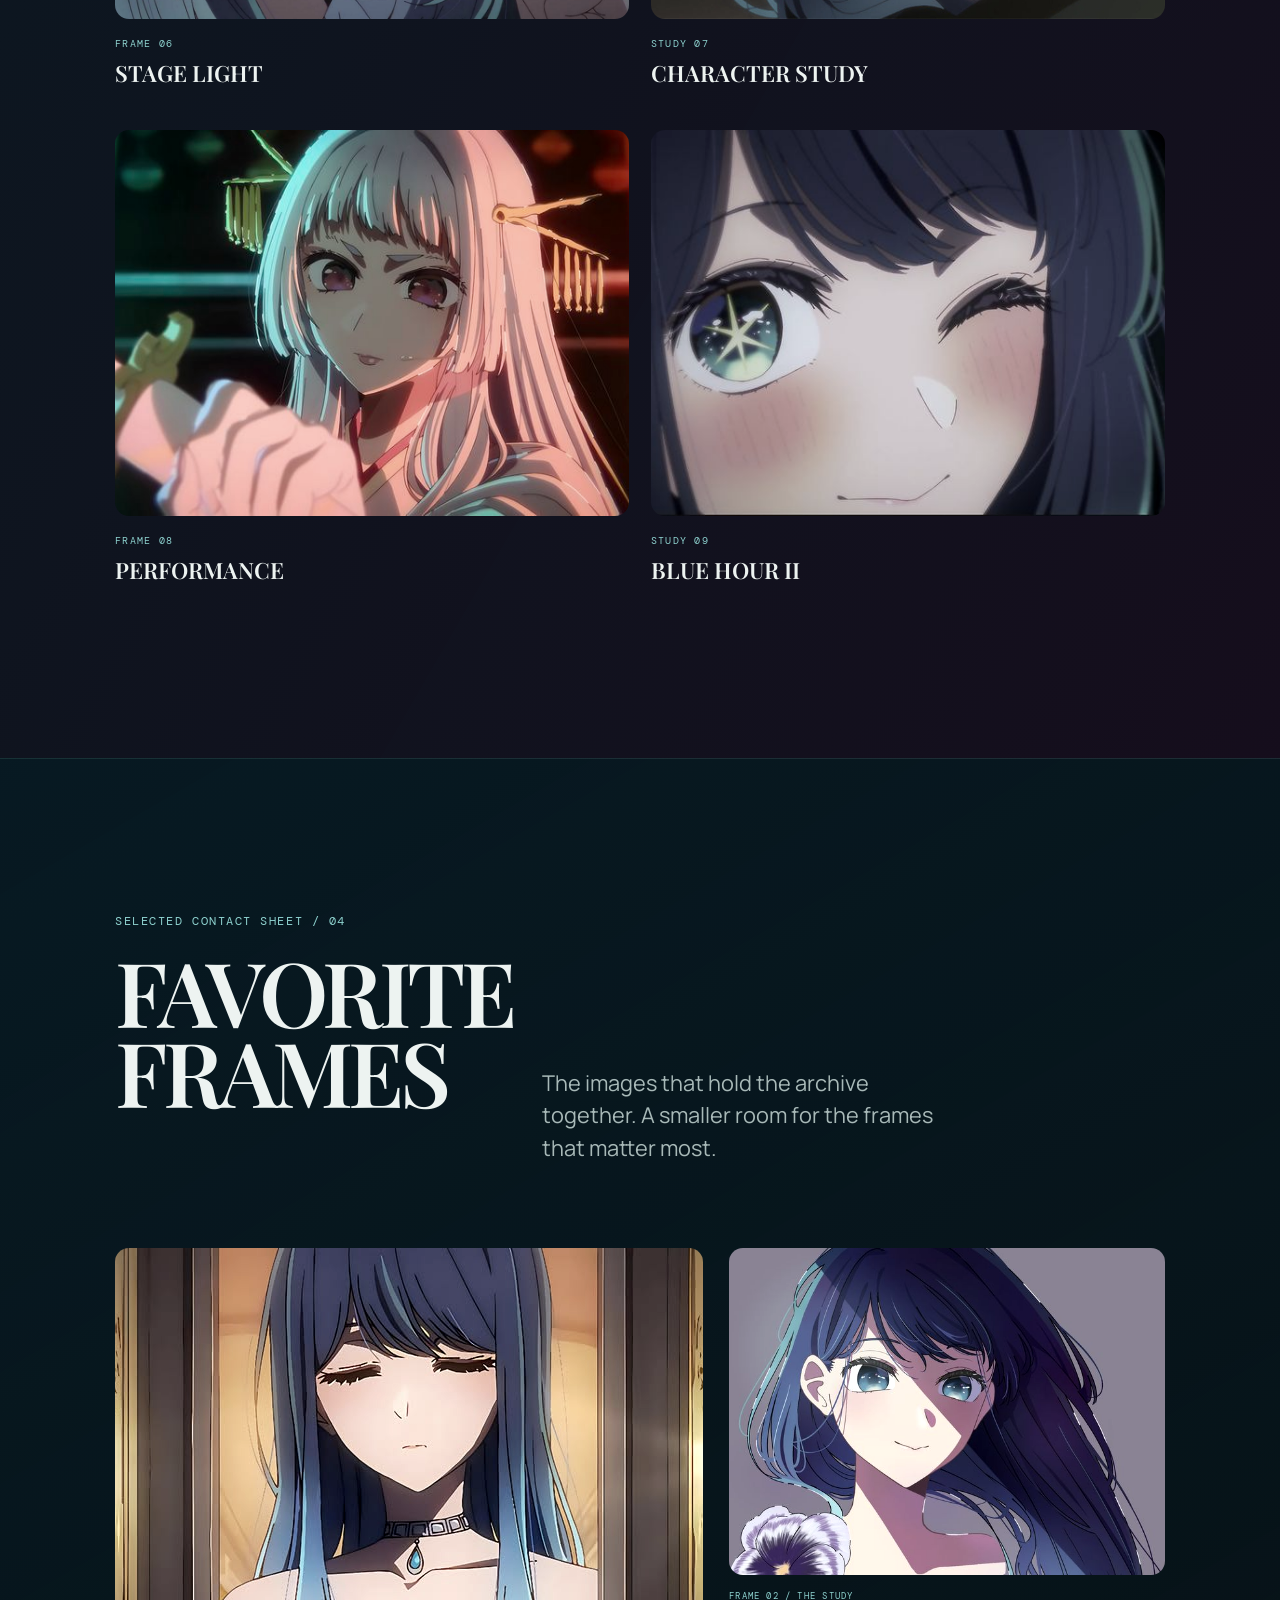
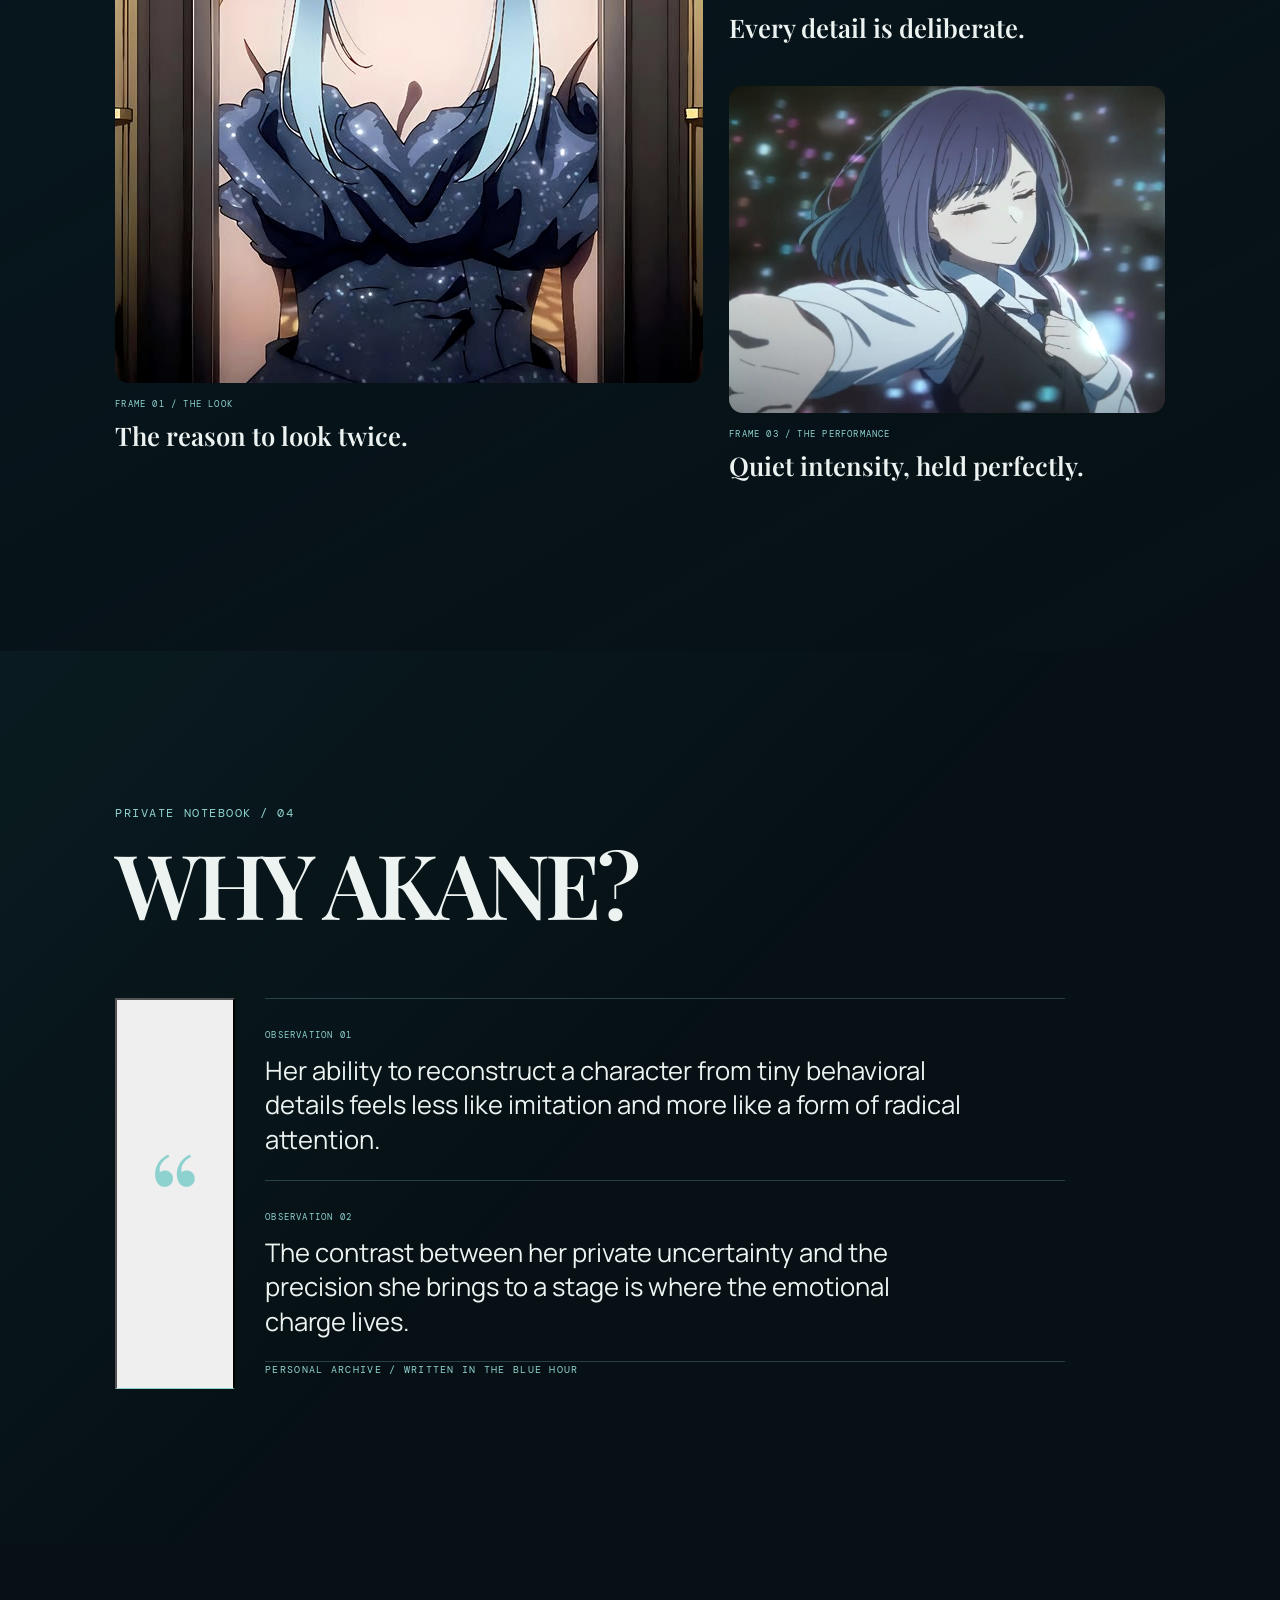
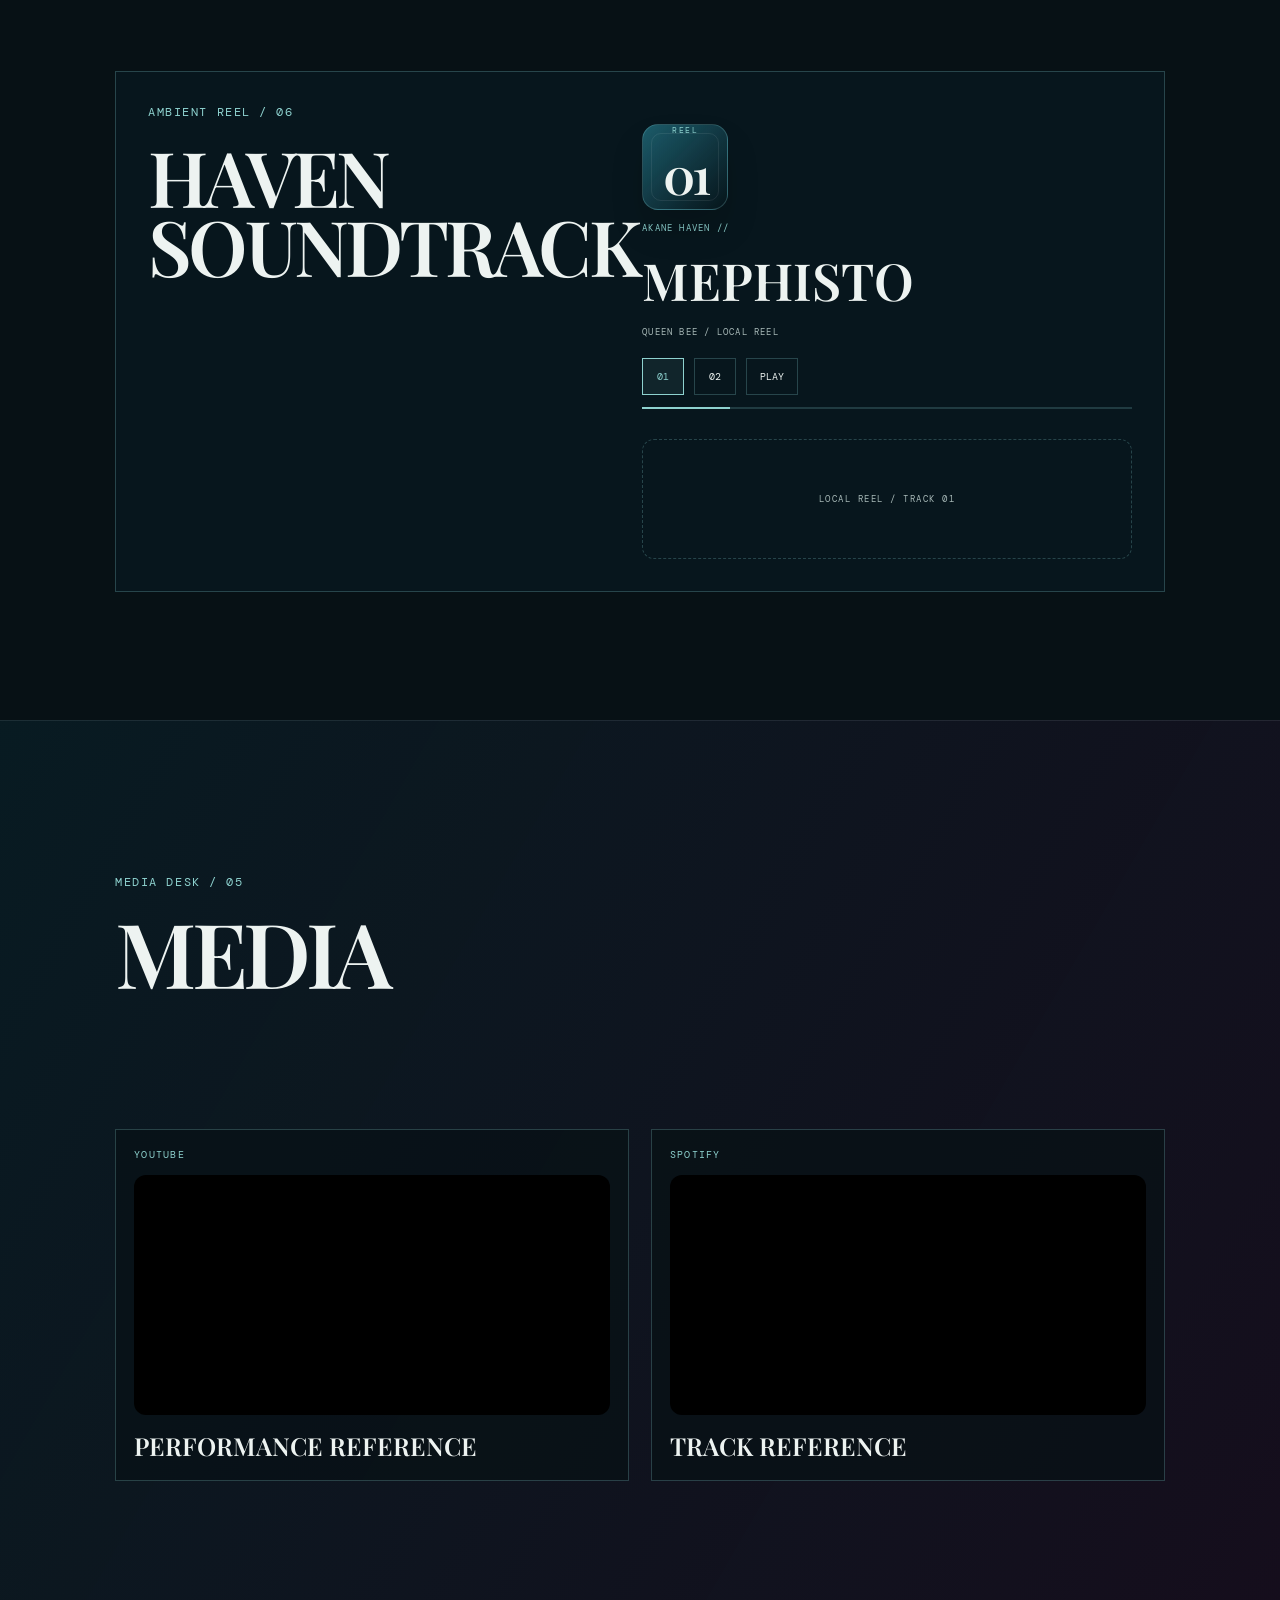
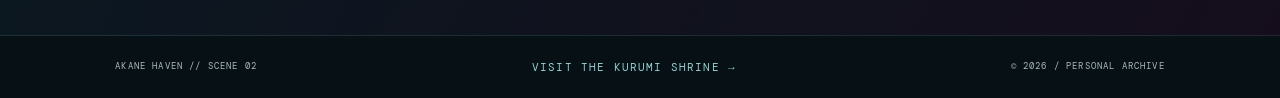
==== commit bc14b1c3: "Add files via upload" ====
--- a/index.html
+++ b/index.html
@@ -23,7 +23,7 @@
 
         <a
             class="return-link"
-            href="../KURUMII/index.html">
+            href="../Kurumin/">
             &larr; KURUMII COLLECTIVE
         </a>
 
@@ -168,17 +168,9 @@
 
                 <div class="profile-card">
 
-                    <span class="profile-mark">
-                        A
-                    </span>
-
-                    <p>
-                        OSHI NO KO
-                    </p>
-
-                    <small>
-                        LALA LAI / STAGE NOTES
-                    </small>
+                    <div class="profile-photo" aria-label="Profile portrait of Kurokawa Akane">
+                        <img src="images/akane-12.png" alt="Kurokawa Akane profile portrait">
+                    </div>
 
                 </div>
 
@@ -252,26 +244,53 @@
             <div class="scene-timeline">
 
                 <details class="scene-entry" open>
-                    <summary><span>01</span><strong>THE BREAKTHROUGH</strong><em>EXPAND</em></summary>
+                    <summary>
+                        <span>01</span>
+                        <strong>THE BREAKTHROUGH</strong>
+                        <em>EXPAND</em>
+                    </summary>
                     <div class="scene-detail">
-                        <div class="scene-art scene-art-one">01</div>
-                        <p>That first performance where Akane's ability to read a character becomes impossible to ignore.</p>
+                        <div class="scene-art scene-art-one" aria-label="The Breakthrough image container">
+                            <span class="scene-art-label">01</span>
+                        </div>
+                        <div class="scene-copy">
+                            <small class="scene-tag">MEMORY / 01</small>
+                            <p>That first performance where Akane's ability to read a character becomes impossible to ignore.</p>
+                        </div>
                     </div>
                 </details>
 
                 <details class="scene-entry">
-                    <summary><span>02</span><strong>THE RESEARCH</strong><em>EXPAND</em></summary>
+                    <summary>
+                        <span>02</span>
+                        <strong>THE RESEARCH</strong>
+                        <em>EXPAND</em>
+                    </summary>
                     <div class="scene-detail">
-                        <div class="scene-art scene-art-two">02</div>
-                        <p>The small gesture, borrowed rhythm, or quiet observation that makes the whole performance feel lived in.</p>
+                        <div class="scene-art scene-art-two" aria-label="The Research image container">
+                            <span class="scene-art-label">02</span>
+                        </div>
+                        <div class="scene-copy">
+                            <small class="scene-tag">STUDY / 02</small>
+                            <p>The small gesture, borrowed rhythm, or quiet observation that makes the whole performance feel lived in.</p>
+                        </div>
                     </div>
                 </details>
 
                 <details class="scene-entry">
-                    <summary><span>03</span><strong>THE STAGE LIGHT</strong><em>EXPAND</em></summary>
+                    <summary>
+                        <span>03</span>
+                        <strong>THE STAGE LIGHT</strong>
+                        <em>EXPAND</em>
+                    </summary>
                     <div class="scene-detail">
-                        <div class="scene-art scene-art-three">03</div>
-                        <p>The performance that makes the room feel larger than the story, even after the scene has ended.</p>
+                        <div class="scene-art scene-art-three" aria-label="The Stage Light image container">
+                            <span class="scene-art-label">03</span>
+                        </div>
+                        <div class="scene-copy">
+                            <small class="scene-tag">GLARE / 03</small>
+                            <p>The performance that makes the room feel larger than the story, even after the scene has ended.</p>
+                        </div>
                     </div>
                 </details>
 
@@ -577,6 +596,10 @@
                     <h2>HAVEN<br>SOUNDTRACK</h2>
                 </div>
                 <div class="player-copy">
+                    <div class="soundtrack-cover soundtrack-cover--reel" aria-hidden="true">
+                        <span id="cover-kicker">REEL</span>
+                        <strong id="cover-index">01</strong>
+                    </div>
                     <span class="player-label">AKANE HAVEN //</span>
                     <strong id="track-title">MEPHISTO</strong>
                     <small id="track-artist">QUEEN BEE / LOCAL REEL</small>
@@ -587,7 +610,7 @@
                     </div>
                     <div class="progress-track"><span id="progress-bar"></span></div>
                     <audio id="soundtrack-audio" preload="none"></audio>
-                    <small class="audio-note">ADD YOUR OWN AUDIO FILES IN MEDIA/ TO COMPLETE THE REEL.</small>
+                    <div id="soundtrack-embed" class="soundtrack-embed" aria-live="polite"></div>
                 </div>
             </div>
         </section>
@@ -616,56 +639,43 @@
 
                 </div>
 
-                <p class="section-lead">
-                    Add official videos, music, AMVs, and links
-                    without bundling copyrighted media files.
-                </p>
-
             </div>
 
 
             <div class="media-grid">
 
-                <a
-                    href="<paste your YouTube link here>"
-                    class="media-card"
-                    target="_blank"
-                    rel="noopener noreferrer">
-
+                <div class="media-card">
                     <span>
                         YOUTUBE
                     </span>
-
-                    <strong>
-                        ADD A PERFORMANCE LINK
-                    </strong>
-
-                    <small>
-                        External link &rarr;
-                    </small>
-
-                </a>
-
-
-                <a
-                    href="<paste your Spotify link here>"
-                    class="media-card"
-                    target="_blank"
-                    rel="noopener noreferrer">
-
+                    <iframe
+                        src="https://www.youtube.com/embed/n6yoRD7LUmk?si=IR9SzggO9NdHPeLA"
+                        title="Akane Haven YouTube reference"
+                        loading="lazy"
+                        allow="accelerometer; autoplay; clipboard-write; encrypted-media; gyroscope; picture-in-picture; web-share"
+                        referrerpolicy="strict-origin-when-cross-origin"
+                        allowfullscreen>
+                    </iframe>
+                    <strong>
+                        PERFORMANCE REFERENCE
+                    </strong>
+                </div>
+
+                <div class="media-card">
                     <span>
                         SPOTIFY
                     </span>
-
-                    <strong>
-                        ADD A SCENE OST
-                    </strong>
-
-                    <small>
-                        External link &rarr;
-                    </small>
-
-                </a>
+                    <iframe
+                        src="https://open.spotify.com/embed/track/4CXTnisQPu4vcyfbmxnKEx?utm_source=generator"
+                        title="Akane Haven Spotify reference"
+                        loading="lazy"
+                        allow="autoplay; clipboard-write; encrypted-media; fullscreen; picture-in-picture"
+                        referrerpolicy="no-referrer-when-downgrade">
+                    </iframe>
+                    <strong>
+                        TRACK REFERENCE
+                    </strong>
+                </div>
 
             </div>
 
--- a/style.css
+++ b/style.css
@@ -5,9 +5,9 @@
 .stage-light { position:fixed; inset:0; z-index:-3; background:radial-gradient(ellipse at 72% 18%,rgba(82,178,191,.27),transparent 34%),radial-gradient(ellipse at 18% 50%,rgba(171,47,104,.2),transparent 40%),linear-gradient(135deg,#071115,#0a1e25 58%,#130d1d); } .film-grain { position:fixed; inset:0; z-index:10; pointer-events:none; opacity:.025; background-image:linear-gradient(115deg,rgba(255,255,255,.08) 1px,transparent 1px); background-size:5px 5px; }
 .site-header { position:fixed; top:0; left:0; right:0; z-index:20; display:flex; align-items:center; justify-content:space-between; min-height:72px; padding:0 clamp(18px,5vw,76px); background:linear-gradient(180deg,rgba(7,17,21,.96),rgba(7,17,21,.6),transparent); } .return-link,.haven-nav a,.eyebrow,figcaption,footer,.profile-list dt,.profile-card small,.scene-grid span,.gallery-card span,.gallery-card small,.media-card span,.media-card small,.edit-note { font-family:var(--mono); text-transform:uppercase; letter-spacing:.13em; } .return-link,footer a { color:var(--teal); text-decoration:none; font-size:.68rem; } .haven-nav { display:flex; gap:clamp(14px,2.5vw,34px); } .haven-nav a { color:var(--muted); text-decoration:none; font-size:.62rem; transition:color .25s ease; }.haven-nav a:hover { color:var(--rose); }.nav-toggle { display:none; padding:10px; border:0; background:none; color:var(--paper); }.nav-toggle span:not(.sr-only) { display:block; width:25px; height:1px; margin:5px 0; background:currentColor; }.sr-only { position:absolute;width:1px;height:1px;overflow:hidden;clip:rect(0 0 0 0); }
 .haven-section { position:relative; padding:clamp(92px,12vw,180px) clamp(20px,9vw,150px); }.hero { min-height:100svh; display:grid; grid-template-columns:minmax(0,.85fr) minmax(300px,1fr); align-items:center; gap:clamp(28px,8vw,140px); padding-top:120px; overflow:hidden; }.hero-copy { z-index:2; max-width:650px; }.eyebrow { margin:0 0 22px; color:var(--teal); font-size:clamp(.6rem,1vw,.74rem); }.hero h1,h2,h3,p { margin-top:0; }.hero h1 { margin:0; font-family:var(--display); font-size:clamp(5rem,15vw,13rem); font-weight:600; letter-spacing:-.06em; line-height:.8; text-shadow:8px 12px 0 rgba(145,132,212,.13); }.hero-name { margin:36px 0 8px; color:var(--rose); font:600 clamp(.85rem,1.6vw,1.1rem) var(--mono); letter-spacing:.3em; }.hero-role { margin-bottom:42px; color:var(--muted); font: .72rem var(--mono); letter-spacing:.22em; }.hero-cta { display:inline-flex; align-items:center; gap:18px; padding:15px 20px; border:1px solid var(--line); color:var(--paper); font: .66rem var(--mono); letter-spacing:.14em; text-decoration:none; transition:background .25s ease,border-color .25s ease,transform .25s ease; }.hero-cta:hover { background:rgba(239,120,157,.14); border-color:var(--rose); transform:translateX(5px); }.hero-art { position:relative; align-self:stretch; display:flex; align-items:center; justify-content:center; min-height:620px; margin:0; }.hero-art img { position:relative; z-index:1; width:min(100%,600px); max-height:80vh; object-fit:contain; filter:drop-shadow(24px 32px 48px rgba(0,0,0,.7)) saturate(.9); }.spotlight { position:absolute; width:62%; aspect-ratio:1; border-radius:50%; background:rgba(64,173,189,.25); filter:blur(55px); }.frame-line { position:absolute; width:72%; aspect-ratio:4/5; border:1px solid rgba(239,120,157,.25); transform:rotate(4deg); }.hero-art figcaption { position:absolute; right:0; bottom:10%; color:var(--muted); font-size:.56rem; }.scene-counter { position:absolute; right:clamp(20px,4vw,60px); bottom:7%; color:var(--teal); font: .58rem/1.8 var(--mono); letter-spacing:.15em; text-align:center; }.scene-counter strong { color:var(--rose); font:600 2.3rem var(--display); }.scene-counter span { color:var(--muted); }
-.dark-band { background:linear-gradient(120deg,rgba(8,29,36,.86),rgba(28,13,32,.72)); border-top:1px solid rgba(142,210,207,.12); border-bottom:1px solid rgba(142,210,207,.12); }.heading-block { max-width:830px; margin-bottom:62px; } h2 { max-width:900px; color:var(--paper); font:600 clamp(3rem,7vw,7.5rem) var(--display); letter-spacing:-.05em; line-height:.9; }.section-lead { max-width:560px; color:var(--muted); font-size:clamp(1.05rem,1.7vw,1.4rem); line-height:1.5; }.profile-grid { display:grid; grid-template-columns:minmax(180px,.5fr) 1fr; gap:clamp(30px,8vw,130px); max-width:1100px; }.profile-card { display:flex; flex-direction:column; align-items:center; justify-content:center; aspect-ratio:1; max-width:270px; border:1px solid var(--line); border-radius:50%; background:rgba(30,103,120,.09); box-shadow:0 0 80px rgba(64,173,189,.12); }.profile-mark { color:var(--rose); font:600 clamp(5rem,10vw,8rem) var(--display); }.profile-card p { margin:0 0 10px; color:var(--paper); font: .72rem var(--mono); letter-spacing:.2em; }.profile-card small { color:var(--teal); font-size:.55rem; text-align:center; }.profile-list { margin:0; border-top:1px solid var(--line); }.profile-list div { display:grid; grid-template-columns:180px 1fr; gap:22px; padding:21px 0; border-bottom:1px solid var(--line); }.profile-list dt { color:var(--teal); font-size:.65rem; }.profile-list dd { margin:0; color:var(--paper); font-size:1.25rem; }
+.dark-band { background:linear-gradient(120deg,rgba(8,29,36,.86),rgba(28,13,32,.72)); border-top:1px solid rgba(142,210,207,.12); border-bottom:1px solid rgba(142,210,207,.12); }.heading-block { max-width:830px; margin-bottom:62px; } h2 { max-width:900px; color:var(--paper); font:600 clamp(3rem,7vw,7.5rem) var(--display); letter-spacing:-.05em; line-height:.9; }.section-lead { max-width:560px; color:var(--muted); font-size:clamp(1.05rem,1.7vw,1.4rem); line-height:1.5; }.profile-grid { display:grid; grid-template-columns:minmax(180px,.5fr) 1fr; gap:clamp(30px,8vw,130px); max-width:1100px; }.profile-card { display:flex; align-items:center; justify-content:center; aspect-ratio:1; width:min(100%,270px); max-width:270px; border:1px solid var(--line); border-radius:50%; background:rgba(30,103,120,.09); box-shadow:0 0 80px rgba(64,173,189,.12); overflow:hidden; }.profile-photo { width:100%; height:100%; border-radius:50%; overflow:hidden; background:rgba(30,103,120,.12); }.profile-photo img { display:block; width:100%; height:100%; object-fit:cover; object-position:center; }.profile-list { margin:0; border-top:1px solid var(--line); }.profile-list div { display:grid; grid-template-columns:180px 1fr; gap:22px; padding:21px 0; border-bottom:1px solid var(--line); }.profile-list dt { color:var(--teal); font-size:.65rem; }.profile-list dd { margin:0; color:var(--paper); font-size:1.25rem; }
 .scenes { background:radial-gradient(circle at 75% 25%,rgba(145,132,212,.12),transparent 30%); }.scene-grid { display:grid; grid-template-columns:repeat(3,1fr); gap:1px; max-width:1150px; background:var(--line); }.scene-grid article { min-height:260px; padding:28px; background:rgba(7,17,21,.72); }.scene-grid span { color:var(--rose); font-size:.62rem; }.scene-grid h3 { margin:48px 0 12px; color:var(--paper); font:600 1.55rem var(--display); }.scene-grid p { margin:0; color:var(--muted); line-height:1.5; }
-.split-heading { display:flex; align-items:end; justify-content:space-between; gap:30px; }.gallery-grid { display:grid; grid-template-columns:repeat(2,minmax(0,1fr)); gap:22px; max-width:1120px; }.gallery-card { display:flex; flex-direction:column; align-items:flex-start; padding:0 0 20px; border:0; background:none; color:var(--paper); text-align:left; cursor:pointer; }.gallery-card img { width:100%; aspect-ratio:4/3; object-fit:cover; margin-bottom:18px; filter:saturate(.75) contrast(1.05); transition:filter .3s ease,transform .3s ease; }.gallery-card:hover img { filter:saturate(1.15); transform:scale(.985); }.gallery-card span { margin-bottom:8px; color:var(--teal); font-size:.6rem; }.gallery-card strong { font:600 1.4rem var(--display); }.gallery-card small { margin-top:8px; color:var(--muted); font-size:.57rem; }.featured { grid-row:span 2; }.featured img { aspect-ratio:3/4; }.notes { background:linear-gradient(135deg,rgba(30,103,120,.12),transparent 50%); }.note-layout { display:grid; grid-template-columns:120px 1fr; gap:30px; max-width:980px; }.quote-line { color:var(--rose); font:8rem/ .5 var(--display); }.large-copy { max-width:800px; color:var(--paper); font-size:clamp(1.7rem,3.2vw,3.2rem); line-height:1.18; }.edit-note { color:var(--teal); font-size:.62rem; line-height:1.7; }.media-grid { display:grid; grid-template-columns:repeat(2,1fr); gap:1px; max-width:1100px; background:var(--line); }.media-card { display:flex; flex-direction:column; justify-content:space-between; min-height:200px; padding:28px; background:var(--night); text-decoration:none; }.media-card span { color:var(--teal); font-size:.6rem; }.media-card strong { color:var(--paper); font:600 1.55rem var(--display); }.media-card small { color:var(--muted); font-size:.58rem; }
+.split-heading { display:flex; align-items:end; justify-content:space-between; gap:30px; }.gallery-grid { display:grid; grid-template-columns:repeat(2,minmax(0,1fr)); gap:22px; max-width:1120px; }.gallery-card { display:flex; flex-direction:column; align-items:flex-start; padding:0 0 20px; border:0; background:none; color:var(--paper); text-align:left; cursor:pointer; }.gallery-card img { width:100%; aspect-ratio:4/3; object-fit:cover; margin-bottom:18px; filter:saturate(.75) contrast(1.05); transition:filter .3s ease,transform .3s ease; }.gallery-card:hover img { filter:saturate(1.15); transform:scale(.985); }.gallery-card span { margin-bottom:8px; color:var(--teal); font-size:.6rem; }.gallery-card strong { font:600 1.4rem var(--display); }.gallery-card small { margin-top:8px; color:var(--muted); font-size:.57rem; }.featured { grid-row:span 2; }.featured img { aspect-ratio:3/4; }.notes { background:linear-gradient(135deg,rgba(30,103,120,.12),transparent 50%); }.note-layout { display:grid; grid-template-columns:120px 1fr; gap:30px; max-width:980px; }.quote-line { color:var(--rose); font:8rem/ .5 var(--display); }.large-copy { max-width:800px; color:var(--paper); font-size:clamp(1.7rem,3.2vw,3.2rem); line-height:1.18; }.edit-note { color:var(--teal); font-size:.62rem; line-height:1.7; }.media-grid { display:grid; grid-template-columns:repeat(2,1fr); gap:22px; max-width:1100px; }.media-card { display:flex; flex-direction:column; gap:14px; min-height:200px; padding:18px; border:1px solid var(--line); background:rgba(7,17,21,.72); text-decoration:none; overflow:hidden; }.media-card span { color:var(--teal); font-size:.6rem; }.media-card strong { color:var(--paper); font:600 1.55rem var(--display); }.media-card iframe { width:100%; min-height:240px; border:0; border-radius:12px; background:#000; }.media-card small { color:var(--muted); font-size:.58rem; }
 .lightbox { width:min(900px,calc(100% - 32px)); padding:18px; border:1px solid var(--line); background:var(--deep); color:var(--paper); }.lightbox::backdrop { background:rgba(0,0,0,.8); }.lightbox img { width:100%; max-height:75vh; object-fit:contain; }.lightbox p { margin:12px 0 0; color:var(--teal); font:.68rem var(--mono); }.lightbox-close { position:absolute; top:8px; right:10px; border:0; background:none; color:var(--paper); font-size:2rem; cursor:pointer; } footer { display:flex; justify-content:space-between; gap:20px; padding:24px clamp(20px,9vw,150px); color:var(--muted); font-size:.56rem; }
 .haven-section,.scene-grid article,.gallery-card,.media-card { opacity:0; transform:translateY(18px); transition:opacity .7s ease,transform .7s ease; }.is-visible { opacity:1; transform:none; }
 @media (max-width:800px) { .site-header { min-height:62px; }.nav-toggle { display:block; }.haven-nav { position:absolute; top:62px; left:12px; right:12px; display:none; flex-direction:column; gap:0; padding:8px; background:rgba(7,17,21,.98); border:1px solid var(--line); }.haven-nav.is-open { display:flex; }.haven-nav a { padding:15px 12px; }.hero { display:flex; flex-direction:column; align-items:stretch; min-height:auto; padding-top:122px; }.hero-copy { order:1; }.hero-art { order:2; min-height:54vh; }.hero-art img { max-height:54vh; }.scene-counter { right:18px; bottom:3%; }.profile-grid,.note-layout { grid-template-columns:1fr; }.profile-card { max-width:185px; margin:0 auto; }.profile-list div { grid-template-columns:1fr; gap:7px; }.split-heading { display:block; }.scene-grid,.media-grid { grid-template-columns:1fr; }.gallery-grid { grid-template-columns:1fr 1fr; }.featured { grid-column:span 2; grid-row:auto; }.featured img { aspect-ratio:4/3; } footer { flex-direction:column; } }
@@ -18,7 +18,8 @@
 :root { --rose:#86cdd1; --violet:#697ca9; --line:rgba(134,205,209,.25); }
 .stage-light { background:radial-gradient(ellipse at 72% 18%,rgba(82,178,191,.3),transparent 34%),radial-gradient(ellipse at 18% 50%,rgba(47,91,126,.2),transparent 40%),linear-gradient(135deg,#071115,#0a1e25 58%,#0b1522); }
 .scene-timeline { max-width:1150px; border-top:1px solid var(--line); }
-.scene-entry { border-bottom:1px solid var(--line); background:rgba(7,17,21,.45); }
+.scene-entry { border-bottom:1px solid var(--line); background:linear-gradient(180deg,rgba(7,17,21,.52),rgba(7,17,21,.18)); transition:background .25s ease,transform .25s ease; }
+.scene-entry:hover { background:linear-gradient(180deg,rgba(7,17,21,.7),rgba(13,25,30,.38)); }
 .scene-entry summary { display:grid; grid-template-columns:70px 1fr auto; align-items:center; gap:22px; padding:26px 28px; cursor:pointer; list-style:none; }
 .scene-entry summary::-webkit-details-marker { display:none; }
 .scene-entry summary span { color:var(--teal); font: .65rem var(--mono); letter-spacing:.13em; }
@@ -26,11 +27,17 @@
 .scene-entry summary em { color:var(--muted); font:normal .58rem var(--mono); letter-spacing:.13em; }
 .scene-entry summary em::after { content:' +'; color:var(--teal); font-size:1rem; }
 .scene-entry[open] summary em::after { content:' -'; }
-.scene-detail { display:grid; grid-template-columns:180px minmax(0,620px); align-items:center; gap:30px; padding:0 28px 30px 120px; animation:reveal .45s ease both; }
-.scene-detail p { max-width:540px; margin:0; color:var(--muted); line-height:1.6; }
-.scene-art { display:grid; place-items:center; aspect-ratio:4/3; color:rgba(237,243,241,.7); border:1px solid var(--line); background:linear-gradient(135deg,rgba(32,104,120,.7),rgba(7,17,21,.2)); font:1rem var(--mono); }
-.scene-art-two { background:linear-gradient(135deg,rgba(30,81,107,.7),rgba(105,124,169,.3)); }
+.scene-detail { display:grid; grid-template-columns:240px minmax(0,620px); align-items:center; gap:30px; padding:0 28px 30px 120px; animation:reveal .45s ease both; }
+.scene-copy { display:grid; gap:14px; }
+.scene-tag { color:var(--teal); font: .58rem var(--mono); letter-spacing:.18em; text-transform:uppercase; }
+.scene-detail p { max-width:540px; margin:0; color:var(--muted); line-height:1.6; font-size:1.02rem; }
+.scene-art { position:relative; display:grid; place-items:center; aspect-ratio:4/3; overflow:hidden; border:1px solid rgba(142,210,207,.38); border-radius:14px; background:linear-gradient(135deg,rgba(32,104,120,.75),rgba(7,17,21,.18)); box-shadow:inset 0 0 0 1px rgba(255,255,255,.02),0 22px 32px rgba(0,0,0,.18); }
+.scene-art::before { content:''; position:absolute; inset:10px; border:1px solid rgba(255,255,255,.08); border-radius:10px; }
+.scene-art::after { content:''; position:absolute; inset:0; background:linear-gradient(135deg,rgba(255,255,255,.08),transparent 40%,rgba(255,255,255,.04)); }
+.scene-art-label { position:relative; z-index:1; color:rgba(237,243,241,.82); font:600 clamp(1.8rem,3vw,2.6rem) var(--display); letter-spacing:-.06em; }
+.scene-art-two { background:linear-gradient(135deg,rgba(30,81,107,.78),rgba(105,124,169,.3)); }
 .scene-art-three { background:linear-gradient(135deg,rgba(24,103,119,.8),rgba(134,205,209,.16)); }
+@media (max-width:800px) { .scene-entry summary { grid-template-columns:42px 1fr; gap:12px; padding:21px 16px; }.scene-entry summary em { grid-column:2; }.scene-detail { grid-template-columns:1fr; padding:0 16px 24px 16px; }.scene-copy { gap:10px; } }
 .frames { background:linear-gradient(150deg,rgba(8,28,38,.8),rgba(7,17,21,.25)); }
 .favorite-grid { display:grid; grid-template-columns:1.35fr 1fr; gap:26px; max-width:1120px; }
 .favorite-frame { display:flex; flex-direction:column; align-items:flex-start; padding:0 0 16px; border:0; background:none; color:var(--paper); text-align:left; cursor:pointer; }
@@ -46,14 +53,22 @@
 .soundtrack { padding-top:clamp(80px,10vw,140px); padding-bottom:clamp(80px,10vw,140px); }
 .soundtrack-panel { display:grid; grid-template-columns:minmax(0,.8fr) minmax(300px,1fr); gap:clamp(30px,8vw,130px); max-width:1100px; padding:32px; border:1px solid var(--line); background:rgba(8,27,35,.65); }
 .soundtrack h2 { margin:0; font-size:clamp(2.8rem,6vw,6rem); }
-.player-copy { align-self:end; padding-top:20px; }
-.player-copy strong { display:block; margin:14px 0 4px; color:var(--paper); font:600 clamp(1.8rem,4vw,3.8rem) var(--display); }
+.player-copy { display:grid; align-self:end; gap:12px; padding-top:20px; }
+.soundtrack-cover { position:relative; display:grid; place-items:center; width:86px; height:86px; border:1px solid var(--line); border-radius:16px; background:linear-gradient(135deg,rgba(32,104,120,.85),rgba(7,17,21,.22)); color:var(--paper); overflow:hidden; box-shadow:0 20px 32px rgba(0,0,0,.16); }
+.soundtrack-cover::before { content:''; position:absolute; inset:8px; border:1px solid rgba(255,255,255,.08); border-radius:10px; }
+.soundtrack-cover--song { background:linear-gradient(135deg,rgba(24,103,119,.9),rgba(105,124,169,.42)); }
+.soundtrack-cover span { position:relative; z-index:1; display:block; margin-bottom:4px; color:var(--teal); font: .52rem var(--mono); letter-spacing:.18em; text-transform:uppercase; }
+.soundtrack-cover strong { position:relative; z-index:1; font:600 1.8rem var(--display); letter-spacing:-.06em; }
+.player-copy strong { display:block; color:var(--paper); font:600 clamp(1.8rem,4vw,3.8rem) var(--display); }
 .player-copy small { display:block; color:var(--muted); font-size:.58rem; }
-.player-controls { display:flex; align-items:center; gap:10px; margin:32px 0 18px; }
+.player-controls { display:flex; align-items:center; gap:10px; margin:8px 0 0; }
 .track-button,.play-button { min-width:42px; padding:11px 13px; border:1px solid var(--line); background:transparent; color:var(--paper); font: .62rem var(--mono); cursor:pointer; }
 .track-button.is-active,.play-button:hover,.play-button.is-playing { border-color:var(--teal); color:var(--teal); background:rgba(134,205,209,.08); }
 .progress-track { height:2px; background:rgba(134,205,209,.2); }
 .progress-track span { display:block; width:18%; height:100%; background:var(--teal); transition:width .3s ease; }
+.soundtrack-embed { margin-top:18px; }
+.soundtrack-embed iframe { display:block; width:100%; min-height:120px; border:0; border-radius:12px; background:#000; }
+.soundtrack-embed-placeholder { display:grid; place-items:center; min-height:120px; border:1px dashed var(--line); border-radius:12px; color:var(--muted); font: .58rem var(--mono); letter-spacing:.16em; text-transform:uppercase; }
 .audio-note { margin-top:18px; color:var(--muted); font-size:.5rem; }
 .observation-trigger { display:inline-block; color:var(--teal); text-decoration:none; border-bottom:1px solid var(--teal); }
 .observation-dialog { width:min(620px,calc(100% - 32px)); padding:42px; border:1px solid var(--line); background:var(--deep); color:var(--paper); }
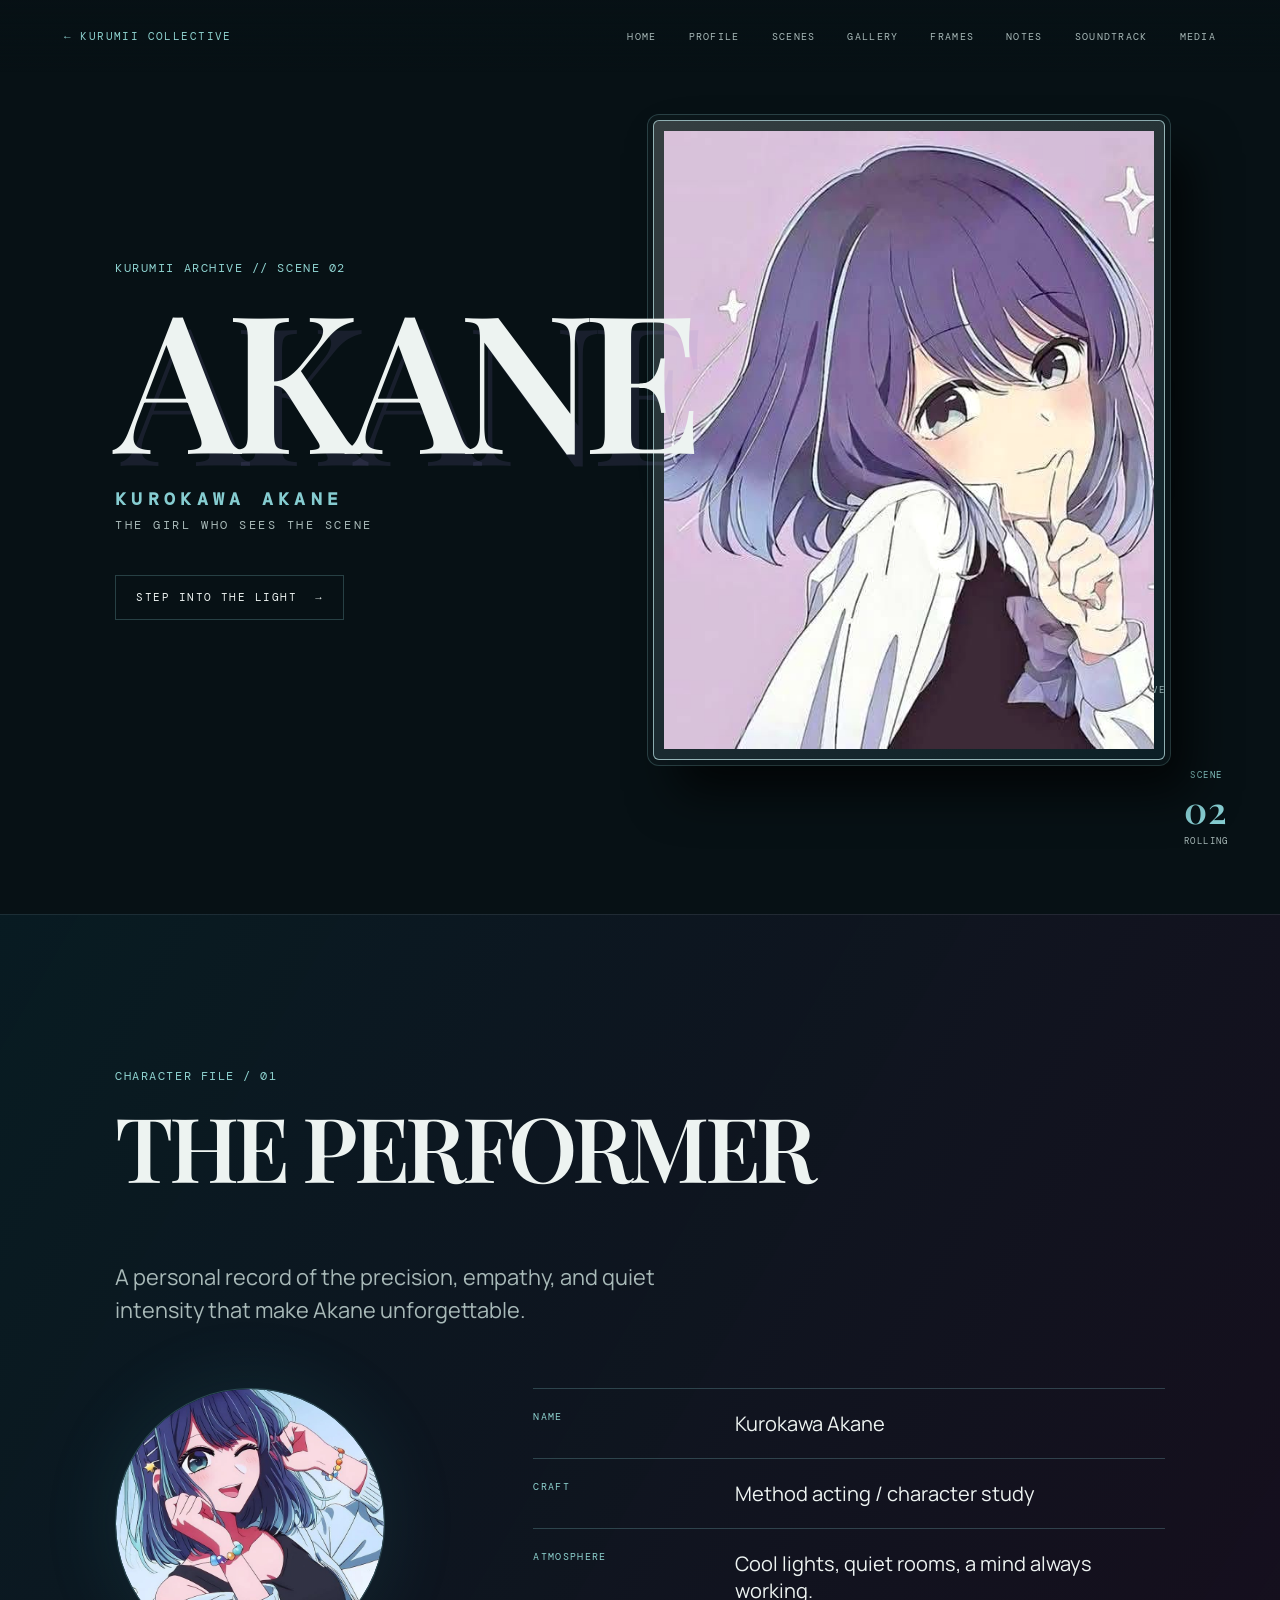
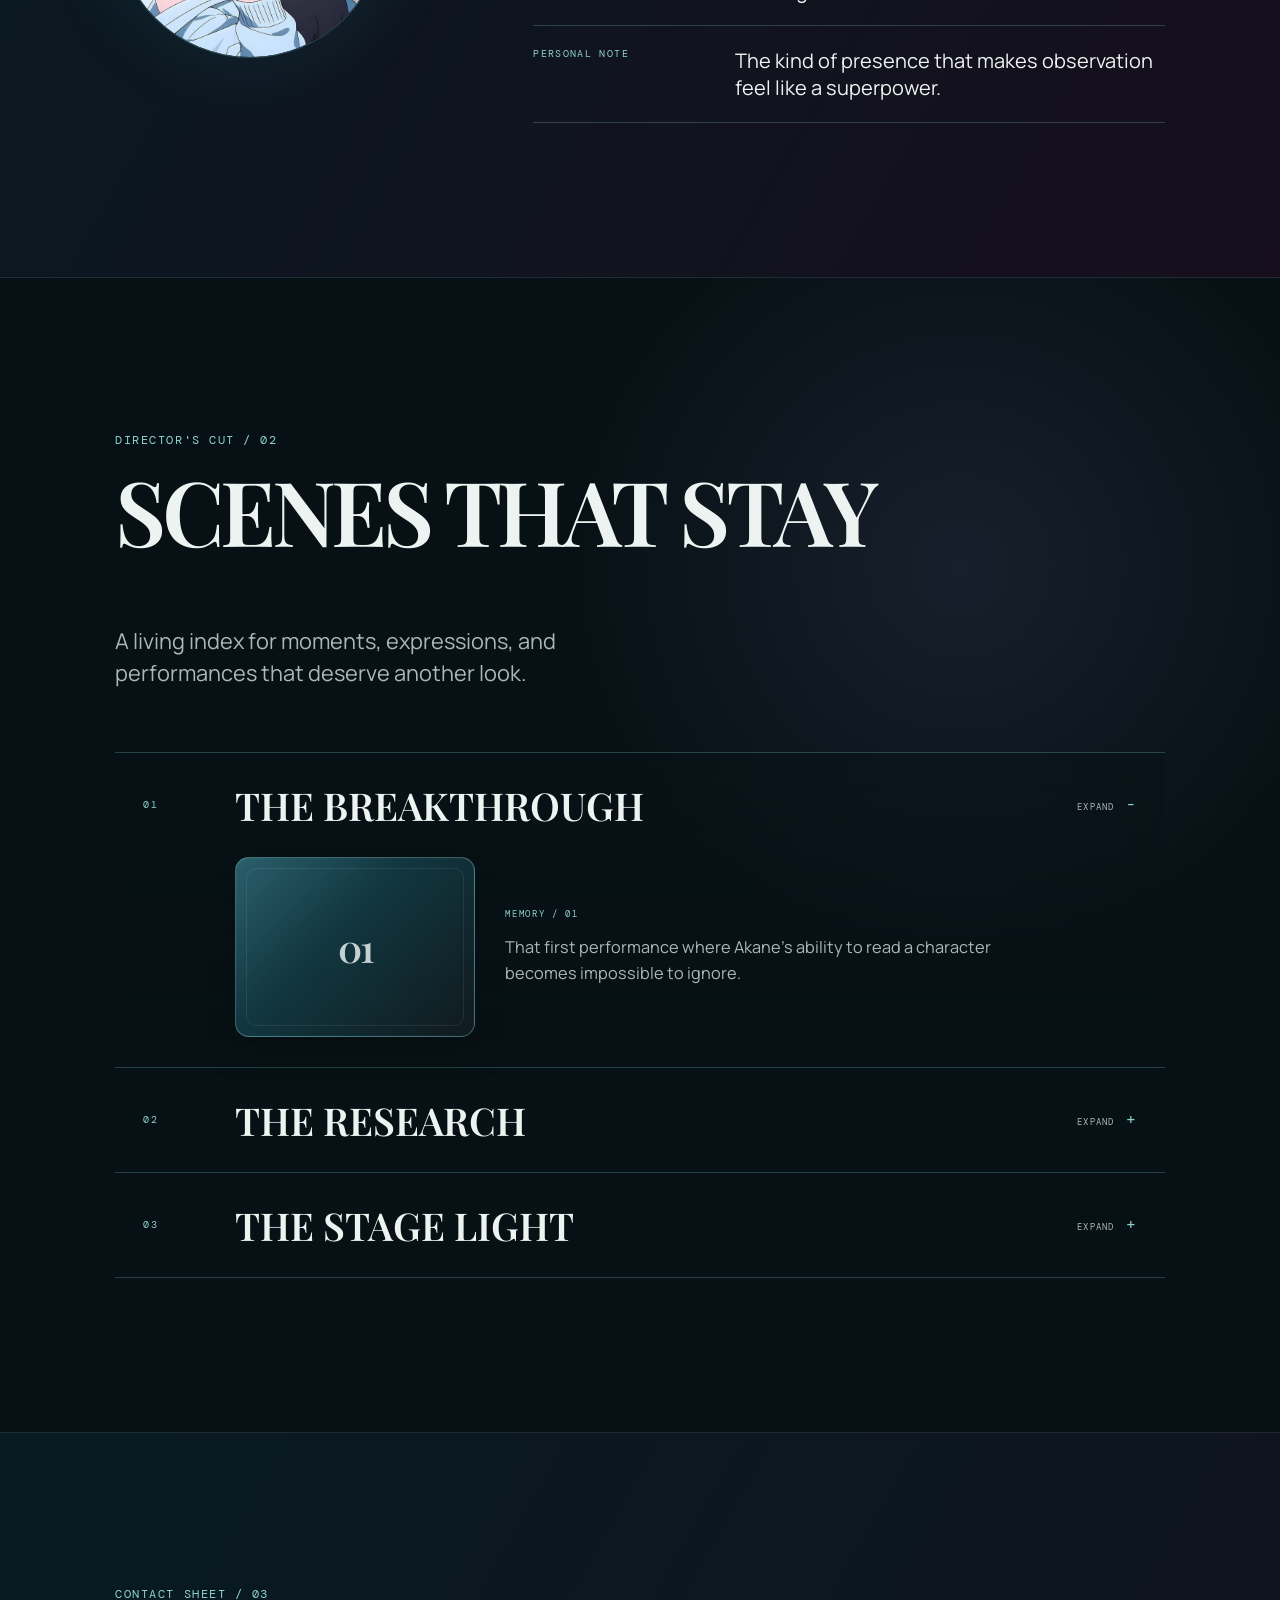
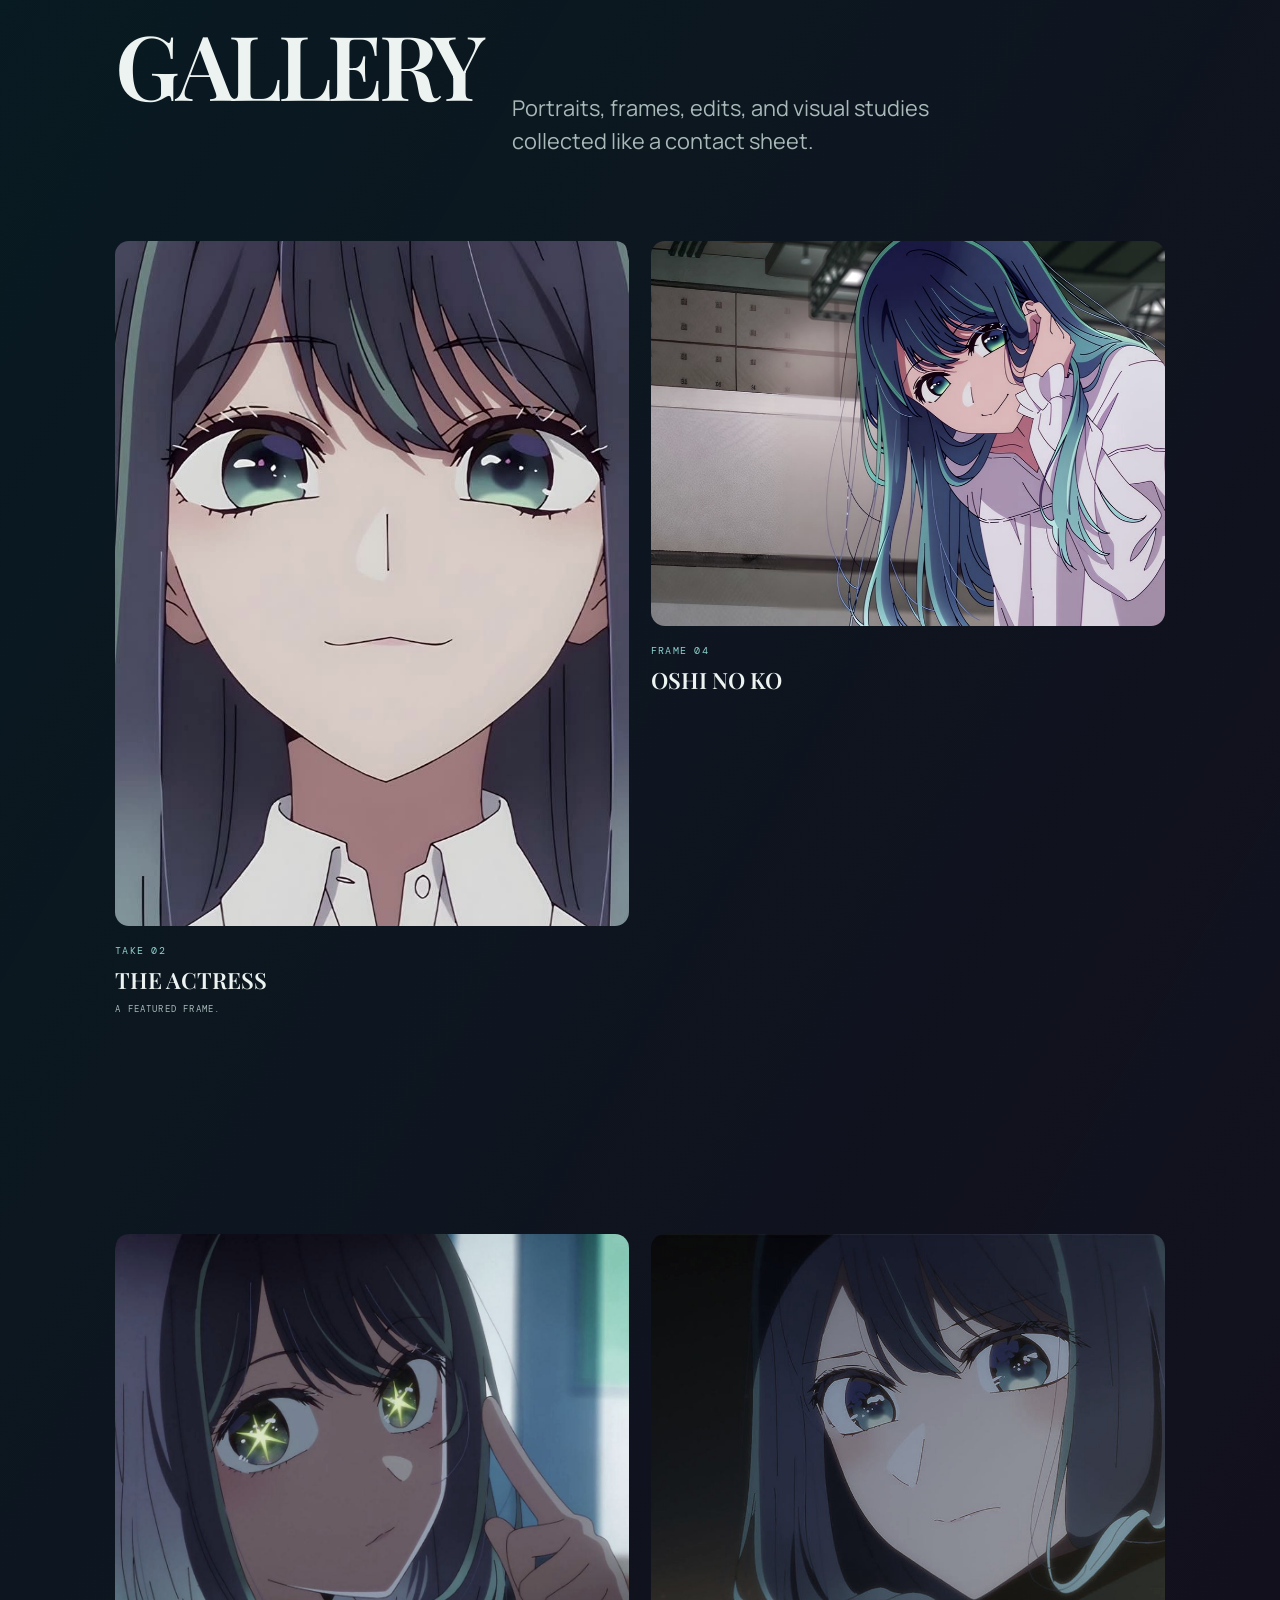
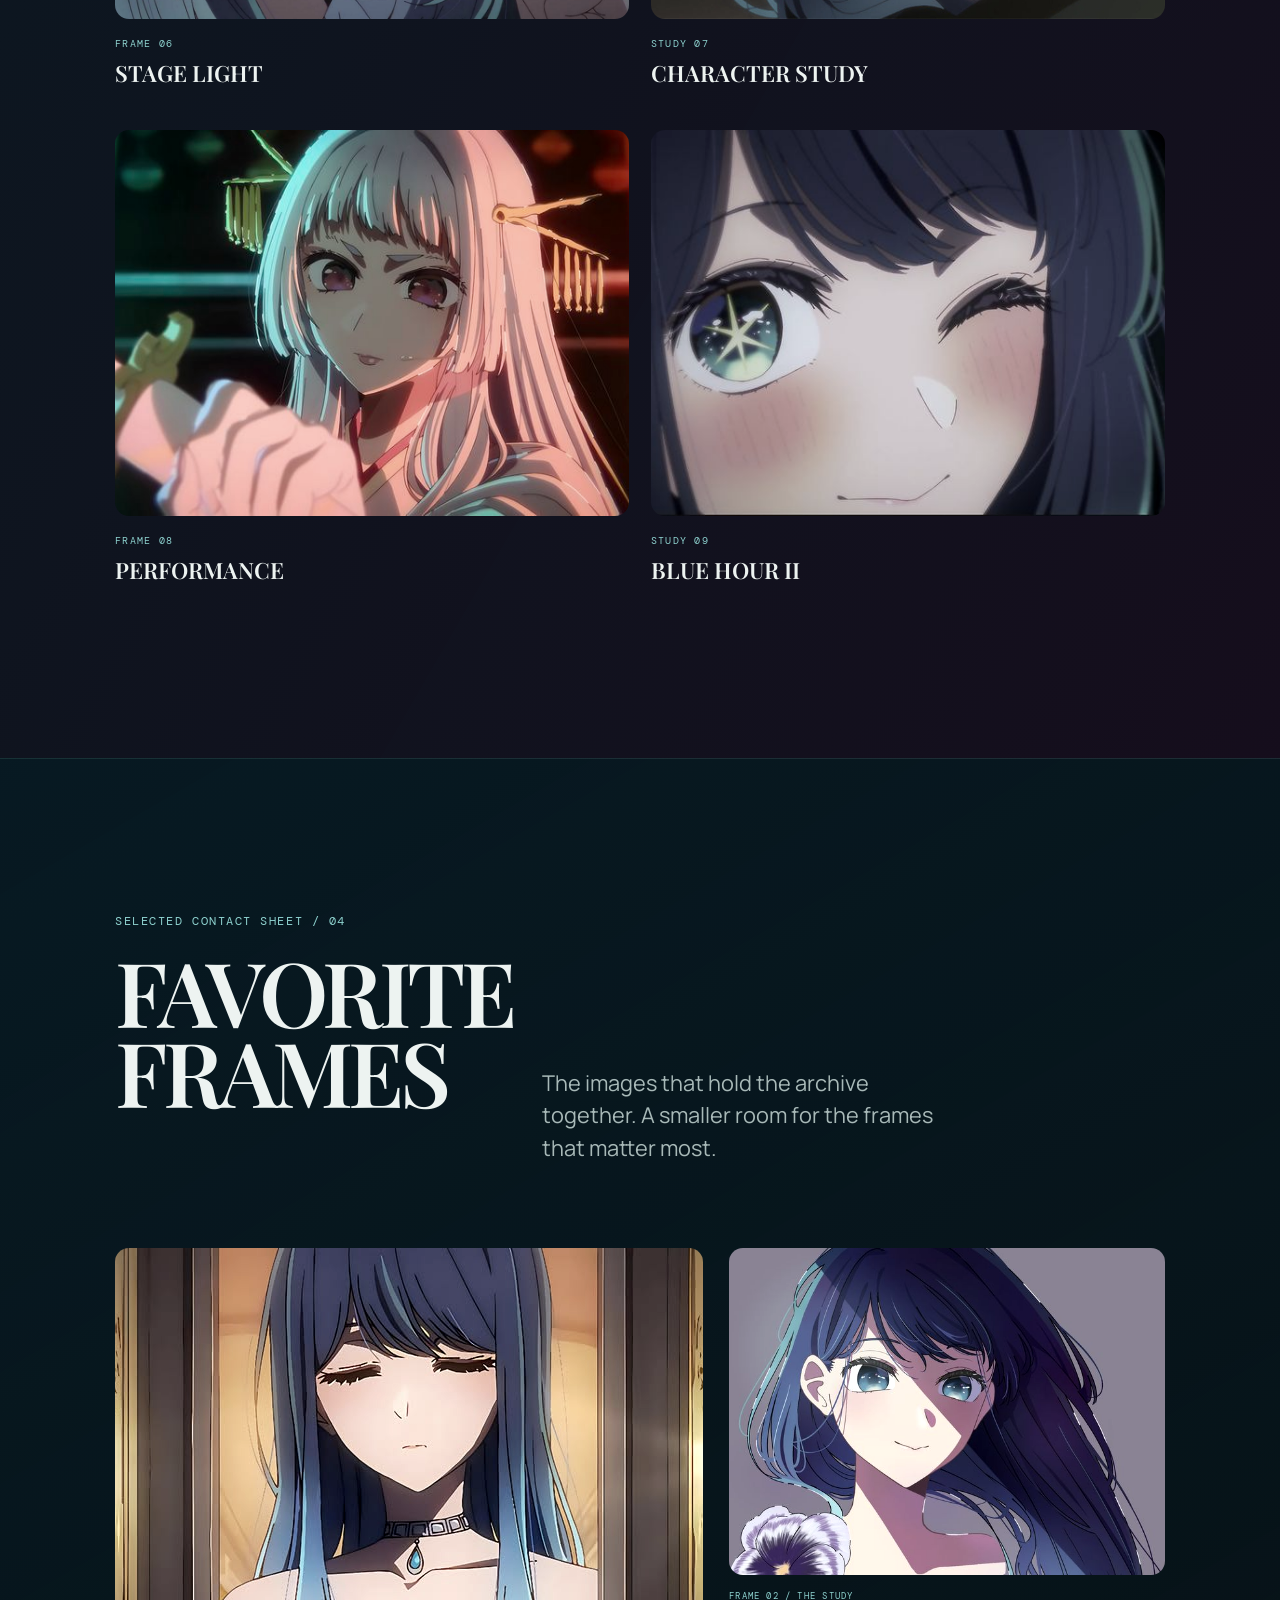
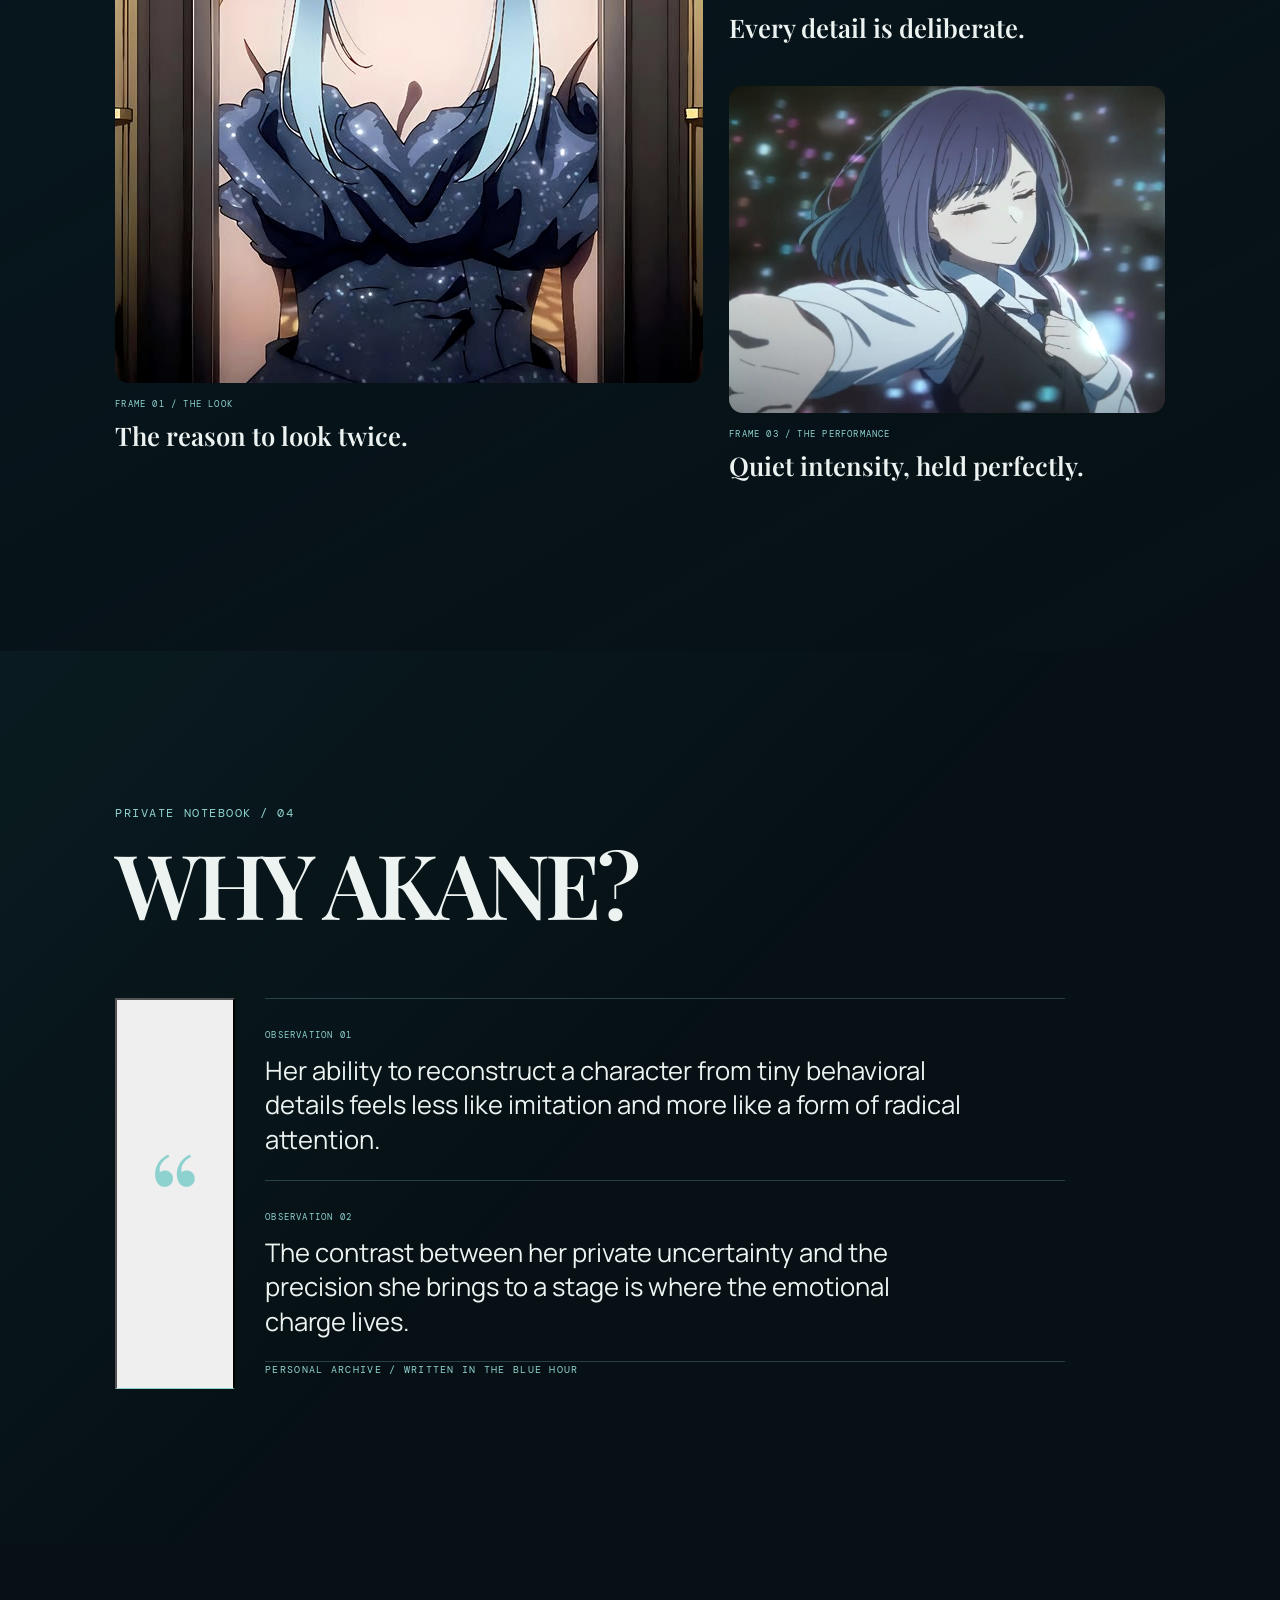
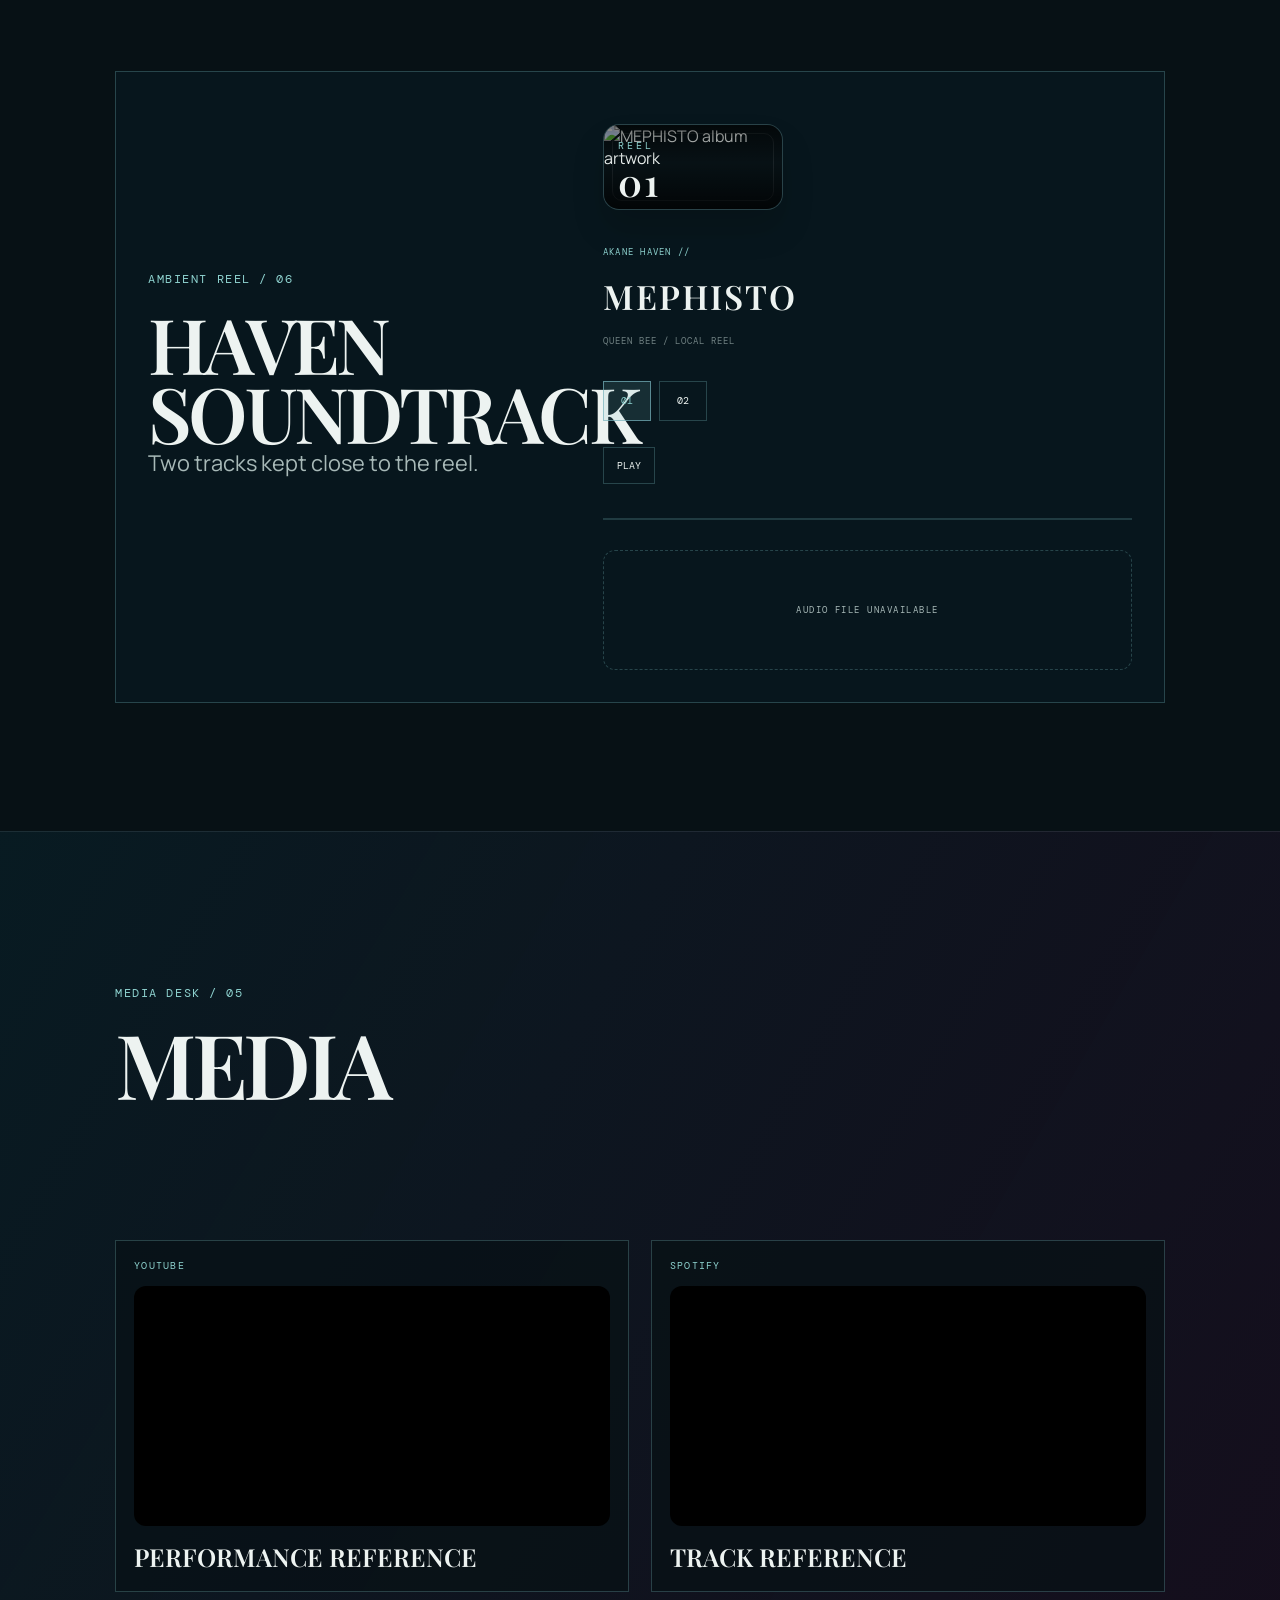
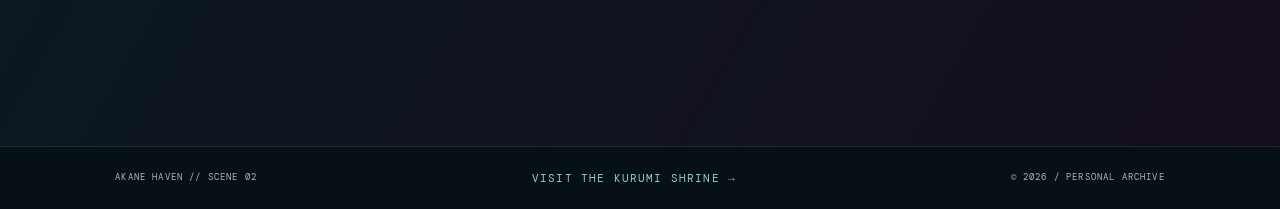
==== commit f8508d6d: "Add files via upload" ====
--- a/index.html
+++ b/index.html
@@ -590,30 +590,97 @@
 
 
         <section id="soundtrack" class="soundtrack haven-section">
-            <div class="soundtrack-panel">
-                <div>
-                    <p class="eyebrow">AMBIENT REEL / 06</p>
-                    <h2>HAVEN<br>SOUNDTRACK</h2>
-                </div>
-                <div class="player-copy">
-                    <div class="soundtrack-cover soundtrack-cover--reel" aria-hidden="true">
-                        <span id="cover-kicker">REEL</span>
-                        <strong id="cover-index">01</strong>
-                    </div>
-                    <span class="player-label">AKANE HAVEN //</span>
-                    <strong id="track-title">MEPHISTO</strong>
-                    <small id="track-artist">QUEEN BEE / LOCAL REEL</small>
-                    <div class="player-controls">
-                        <button class="track-button" type="button" data-track="0" aria-label="Play Mephisto">01</button>
-                        <button class="track-button" type="button" data-track="1" aria-label="Play Blue Hour Study">02</button>
-                        <button id="soundtrack-toggle" class="play-button" type="button" aria-pressed="false">PLAY</button>
-                    </div>
-                    <div class="progress-track"><span id="progress-bar"></span></div>
-                    <audio id="soundtrack-audio" preload="none"></audio>
-                    <div id="soundtrack-embed" class="soundtrack-embed" aria-live="polite"></div>
-                </div>
-            </div>
-        </section>
+
+    <div class="soundtrack-panel">
+
+        <div class="soundtrack-heading">
+            <p class="eyebrow">AMBIENT REEL / 06</p>
+            <h2>HAVEN<br>SOUNDTRACK</h2>
+            <p class="section-lead">
+                Two tracks kept close to the reel.
+            </p>
+        </div>
+
+        <div class="player-copy">
+
+            <div class="soundtrack-cover soundtrack-cover--reel">
+                <img
+                    id="soundtrack-cover"
+                    src="images/mephisto.jpg"
+                    alt="Mephisto album artwork">
+
+                <div class="soundtrack-cover-overlay">
+                    <span id="cover-kicker">REEL</span>
+                    <strong id="cover-index">01</strong>
+                </div>
+            </div>
+
+            <div class="player-label">
+                AKANE HAVEN //
+            </div>
+
+            <strong id="track-title">
+                MEPHISTO
+            </strong>
+
+            <small id="track-artist">
+                QUEEN BEE / LOCAL REEL
+            </small>
+
+            <div class="track-selector">
+
+                <button
+                    class="track-button active"
+                    type="button"
+                    data-track="0"
+                    aria-label="Play Mephisto">
+                    01
+                </button>
+
+                <button
+                    class="track-button"
+                    type="button"
+                    data-track="1"
+                    aria-label="Play Test Me">
+                    02
+                </button>
+
+            </div>
+
+            <button
+                id="soundtrack-toggle"
+                class="play-button"
+                type="button"
+                aria-pressed="false">
+                PLAY
+            </button>
+
+            <div
+                class="progress-track"
+                role="progressbar"
+                aria-label="Track progress"
+                aria-valuemin="0"
+                aria-valuemax="100"
+                aria-valuenow="0">
+                <span id="progress-bar"></span>
+            </div>
+
+            <audio
+                id="soundtrack-audio"
+                preload="metadata">
+            </audio>
+
+            <div
+                id="soundtrack-embed"
+                class="soundtrack-embed"
+                aria-live="polite">
+            </div>
+
+        </div>
+
+    </div>
+
+</section>
 
 
 
--- a/style.css
+++ b/style.css
@@ -80,3 +80,33 @@
 @media (max-width:430px) { .scene-detail { padding-left:16px; }.scene-detail p { font-size:.95rem; }.observation-dialog { padding:30px 22px; } }
 .gallery-card img,.favorite-frame img { border-radius:14px; overflow:hidden; }
 .hero-art img { width:min(100%,560px); max-height:76vh; aspect-ratio:4/5; object-fit:cover; padding:10px; border:1px solid rgba(180,224,226,.72); border-radius:6px; background:linear-gradient(145deg,rgba(237,243,241,.2),rgba(32,104,120,.18)); box-shadow:0 0 0 5px rgba(7,17,21,.76),0 0 0 6px rgba(134,205,209,.25),24px 32px 48px rgba(0,0,0,.7); filter:saturate(.86) contrast(1.05); }
+
+.soundtrack-panel { grid-template-columns:minmax(180px,.8fr) minmax(0,1.2fr); align-items:center; }
+.soundtrack-heading,.player-copy { min-width:0; }
+.soundtrack-cover--reel { position:relative; width:180px; aspect-ratio:1; margin-bottom:24px; overflow:hidden; border:1px solid rgba(120,180,190,.3); background:#071115; }
+.soundtrack-cover--reel img { width:100%; height:100%; object-fit:cover; }
+.soundtrack-cover-overlay { position:absolute; inset:0; display:flex; flex-direction:column; justify-content:space-between; padding:14px; background:linear-gradient(to bottom,rgba(0,0,0,.55),transparent 45%,rgba(0,0,0,.7)); }
+.soundtrack-cover-overlay span { font-size:10px; letter-spacing:3px; }
+.soundtrack-cover-overlay strong { font-size:38px; letter-spacing:2px; }
+.player-copy { display:flex; flex-direction:column; align-items:flex-start; }
+.player-copy > #track-title { max-width:100%; margin-top:4px; font-size:clamp(1.4rem,3vw,2.1rem); letter-spacing:2px; overflow-wrap:anywhere; }
+.player-copy > #track-artist { max-width:100%; margin-top:5px; letter-spacing:1px; opacity:.65; overflow-wrap:anywhere; }
+.track-selector { display:flex; flex-wrap:wrap; gap:8px; margin-top:22px; }
+.track-button { min-width:48px; min-height:40px; }
+.track-button:hover,.track-button.active,.track-button.is-active { background:rgba(120,180,190,.14); border-color:rgba(120,180,190,.7); }
+.play-button { margin-top:14px; }
+.progress-track { width:100%; max-width:100%; margin-top:22px; overflow:hidden; }
+.soundtrack-embed { width:100%; max-width:100%; }
+.soundtrack-embed iframe { max-width:100%; }
+
+@media (max-width:800px) {
+	.soundtrack-panel { grid-template-columns:1fr; gap:32px; }
+	.soundtrack-heading,.player-copy { width:100%; }
+	.soundtrack-cover--reel { width:min(180px,100%); }
+}
+
+@media (max-width:430px) {
+	.soundtrack-panel { padding:20px; }
+	.soundtrack-cover--reel { width:150px; }
+	.soundtrack-cover-overlay strong { font-size:32px; }
+}
